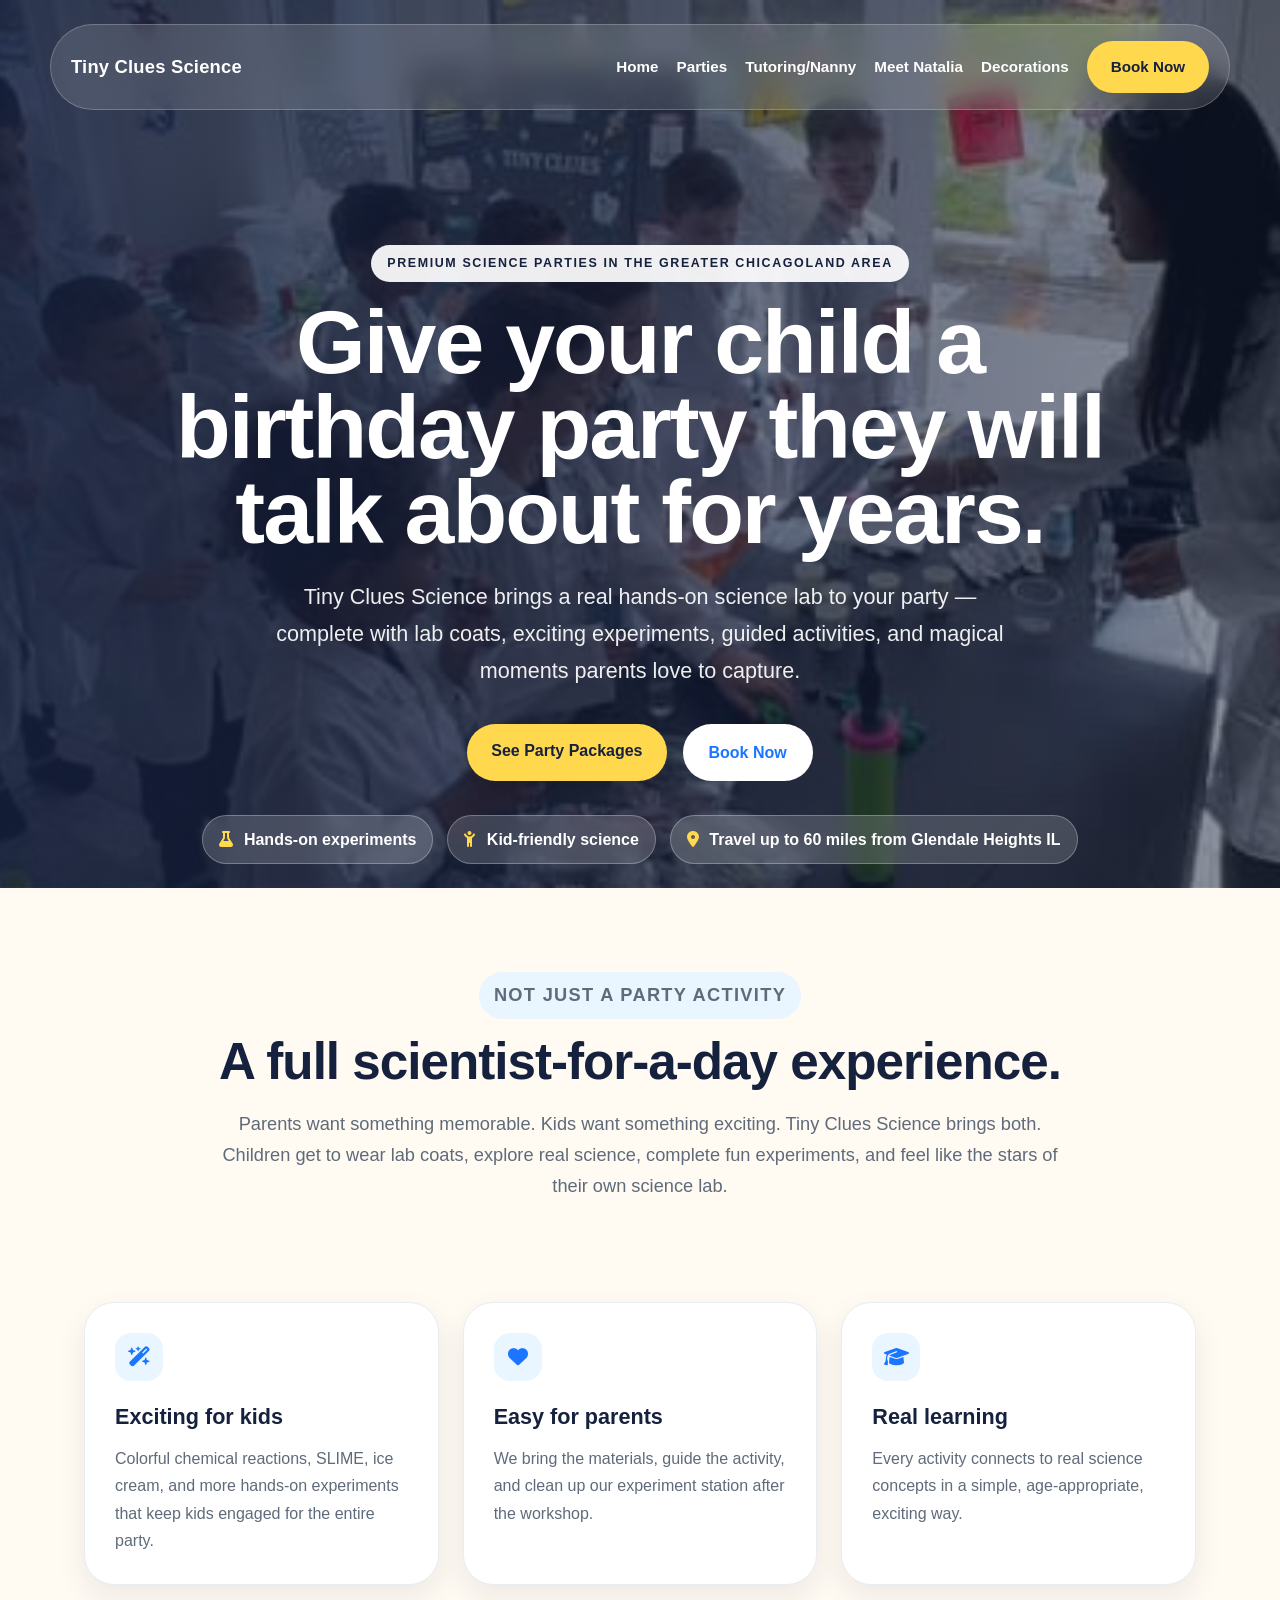
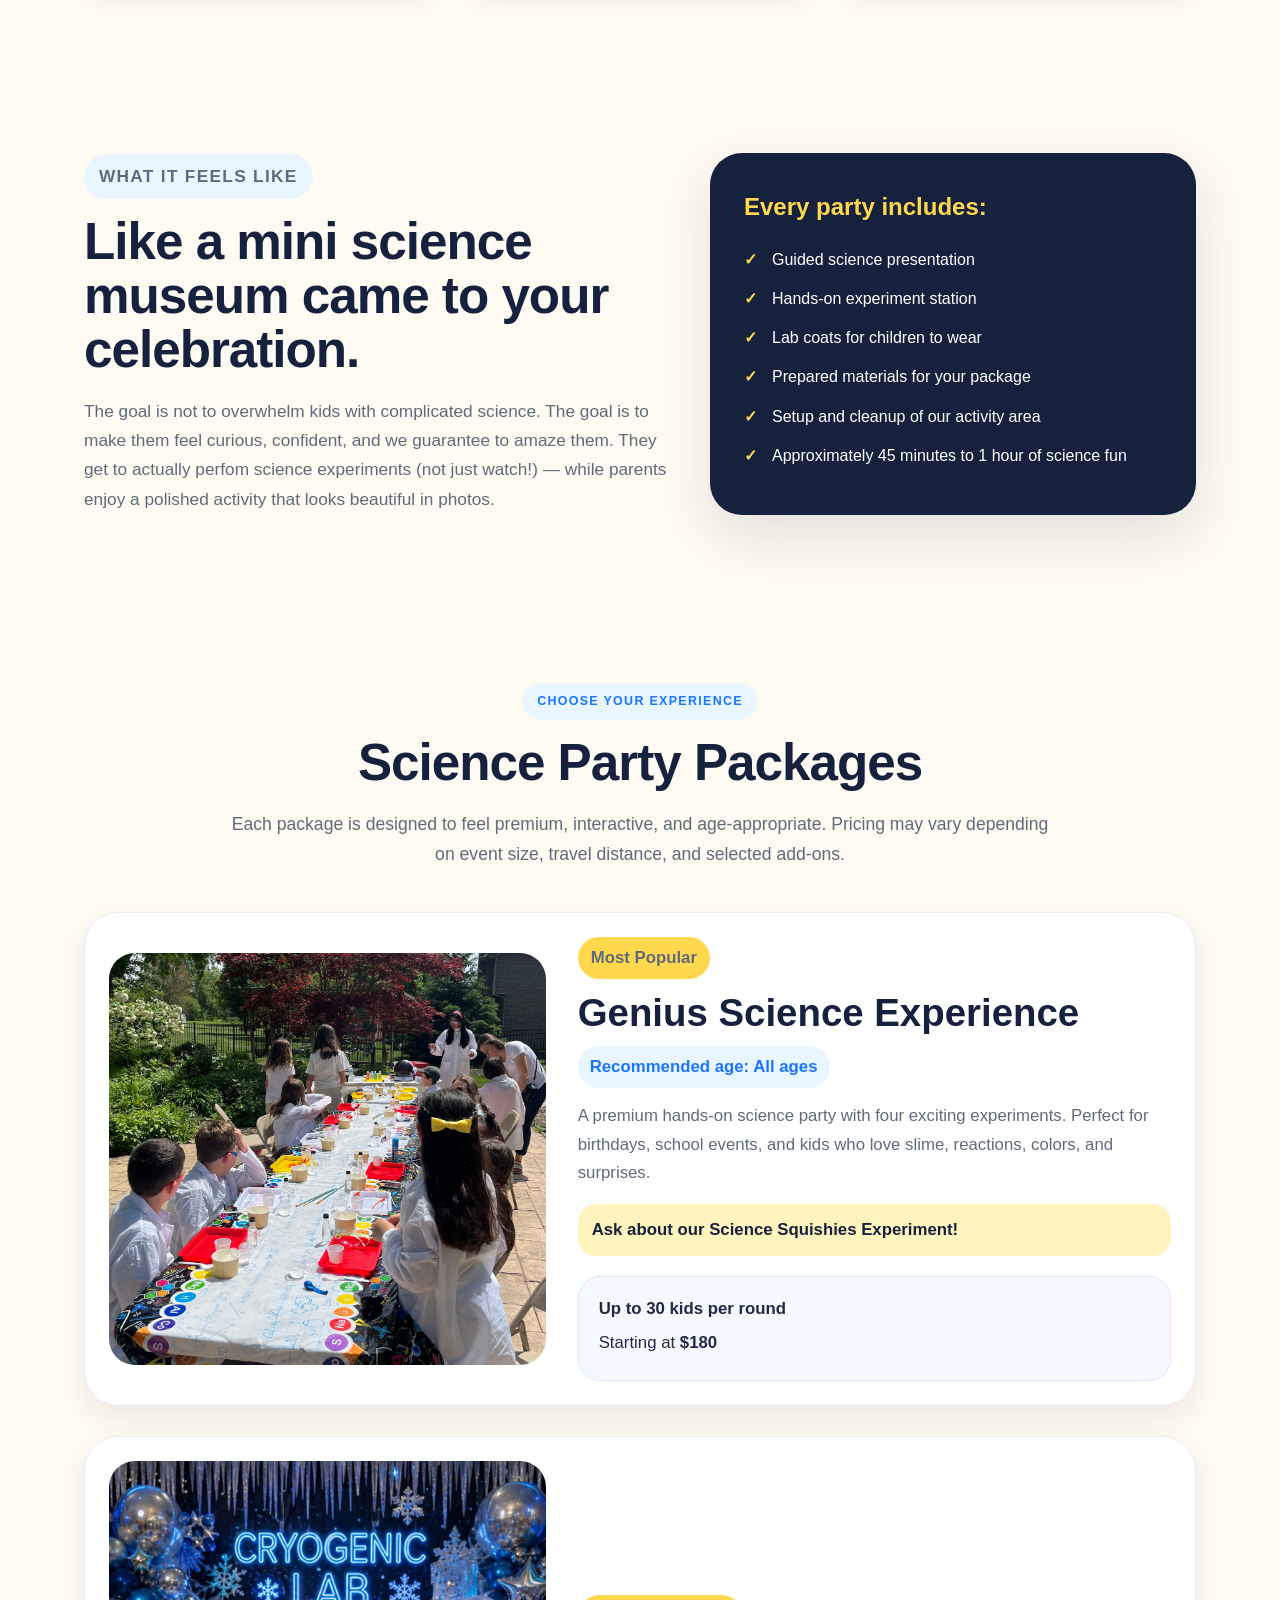
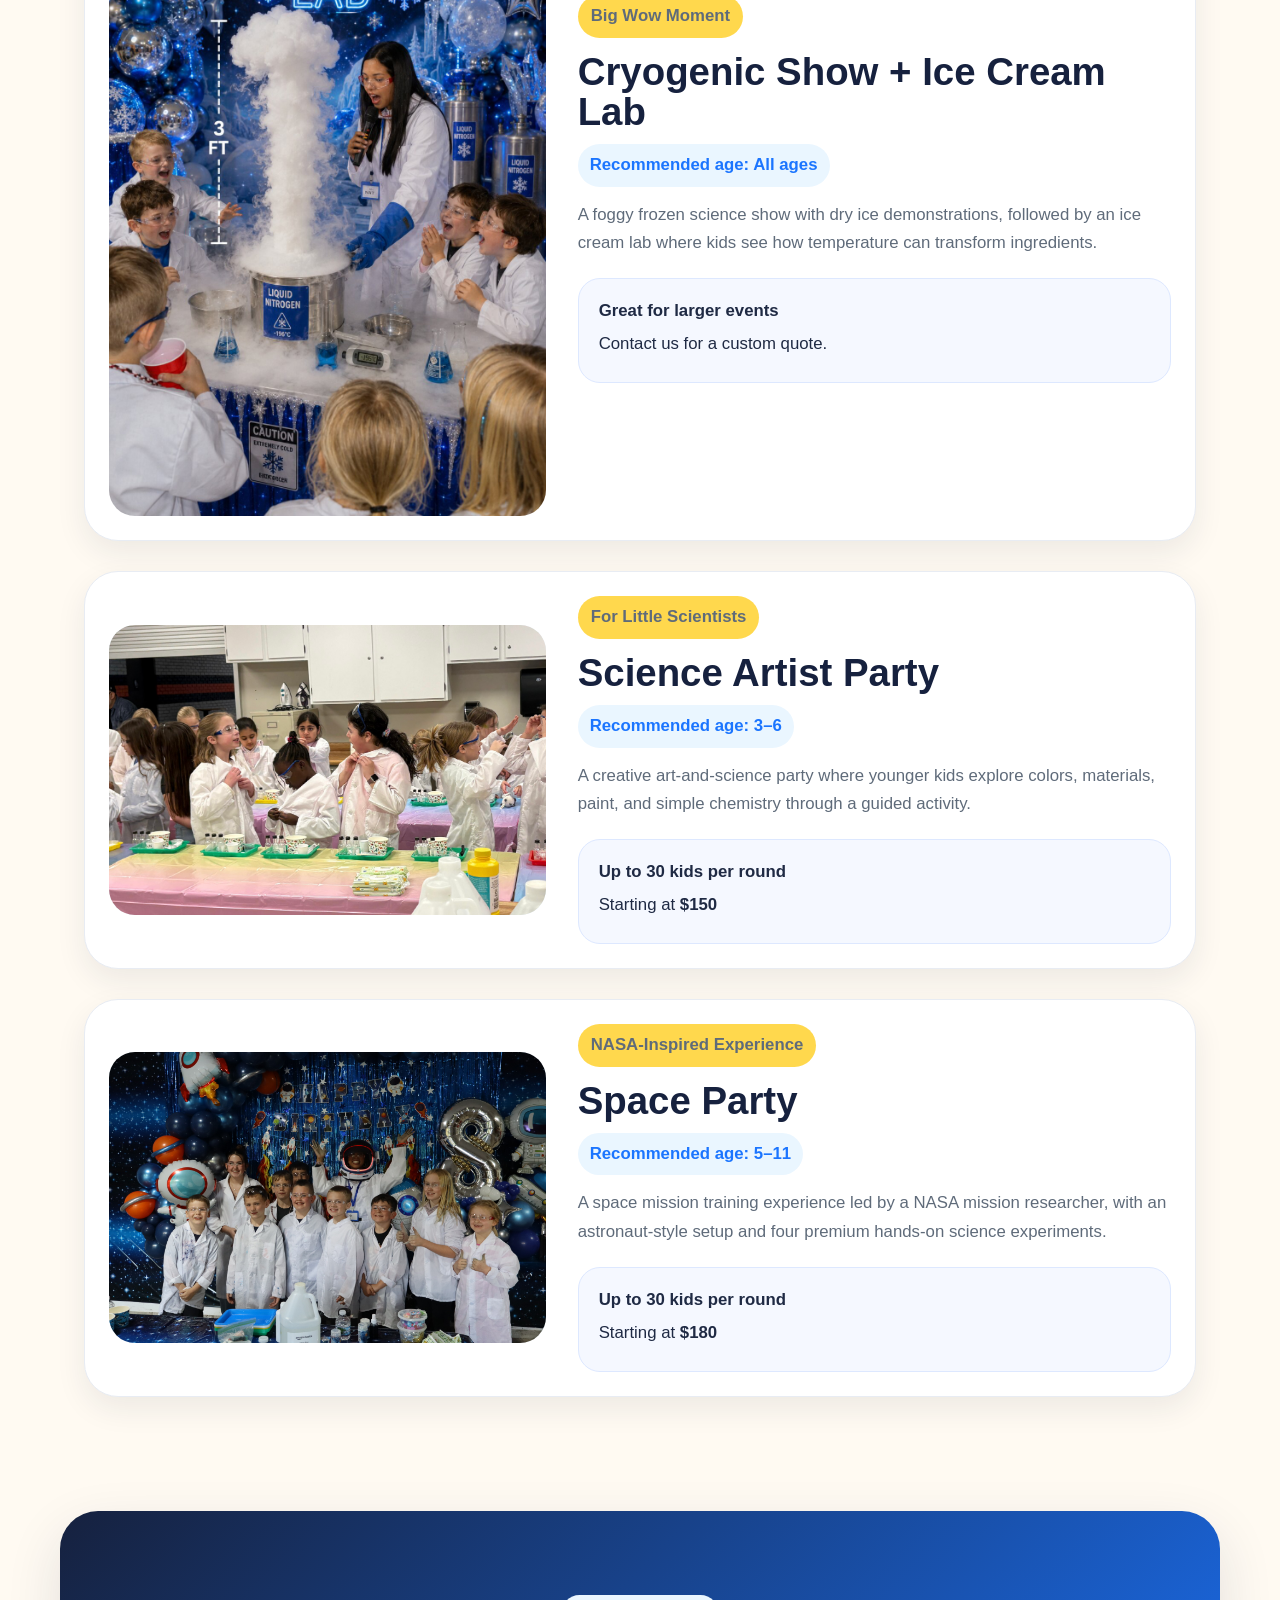
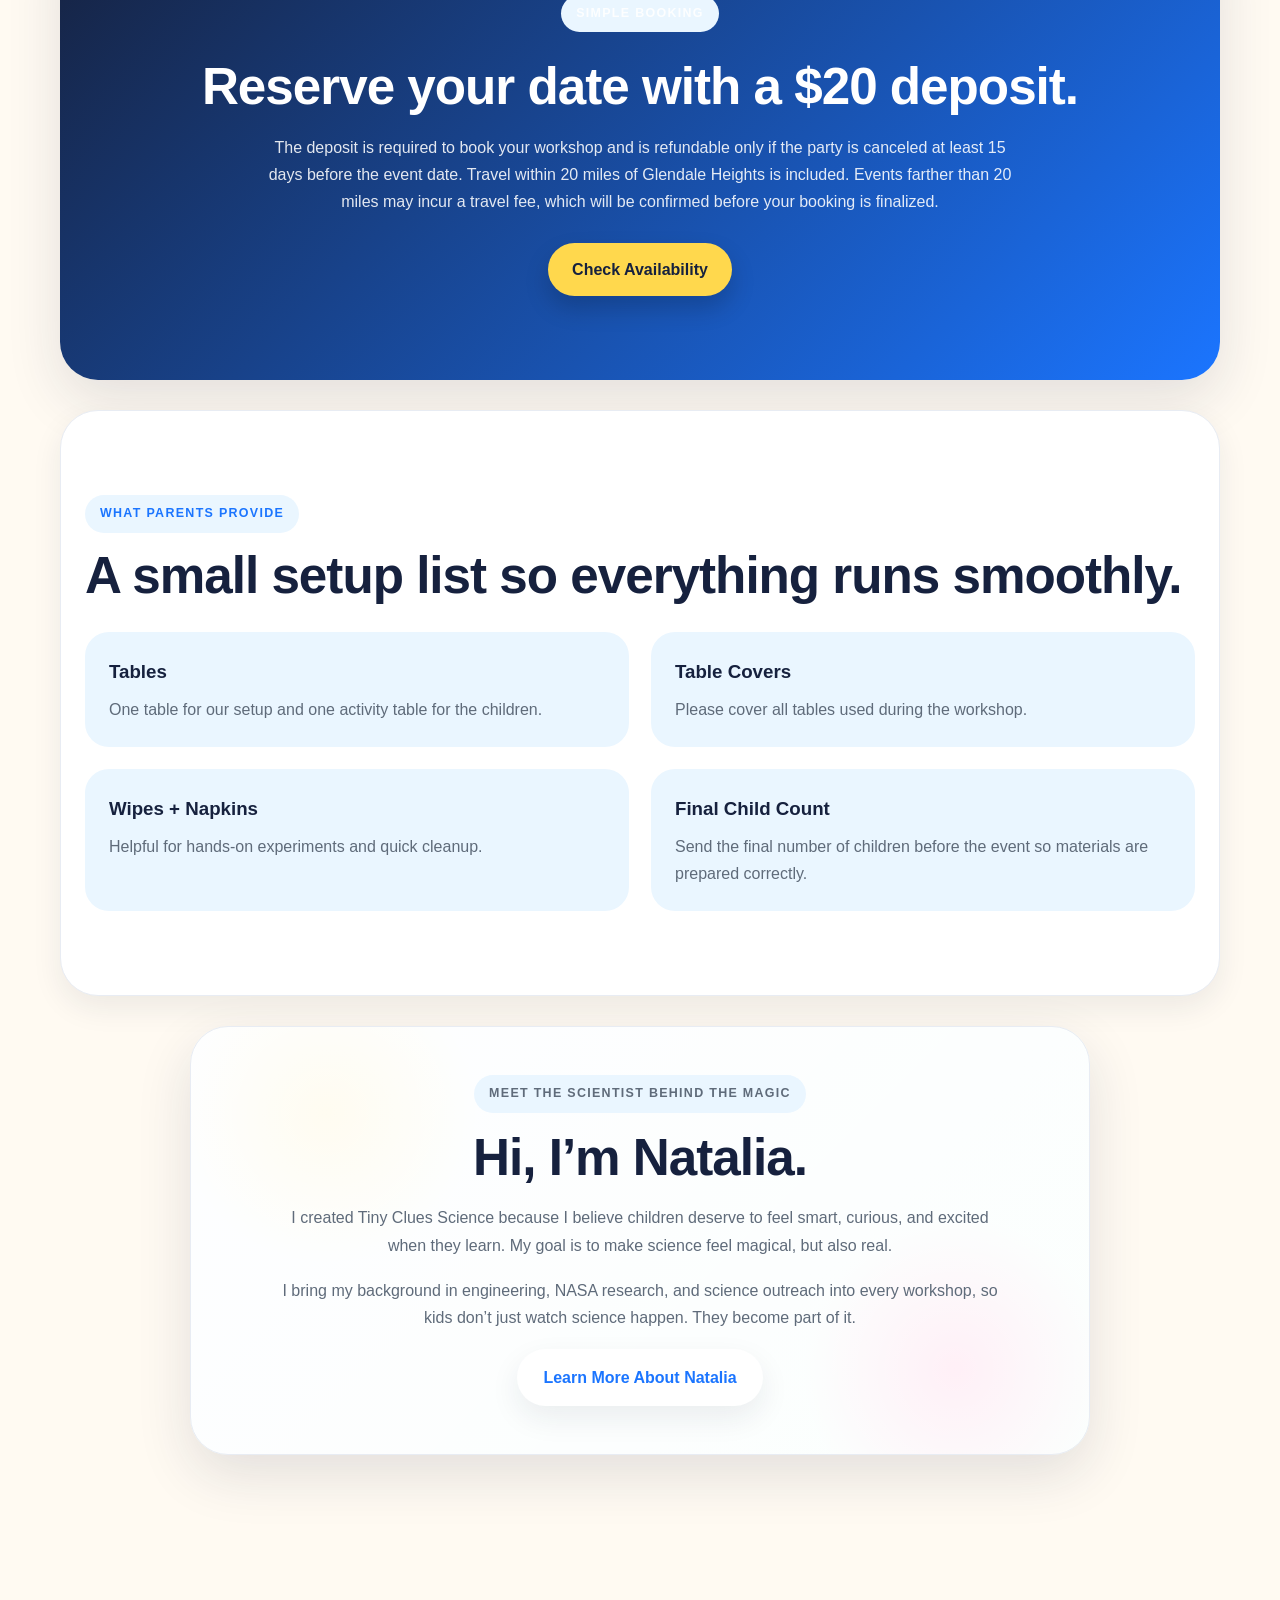
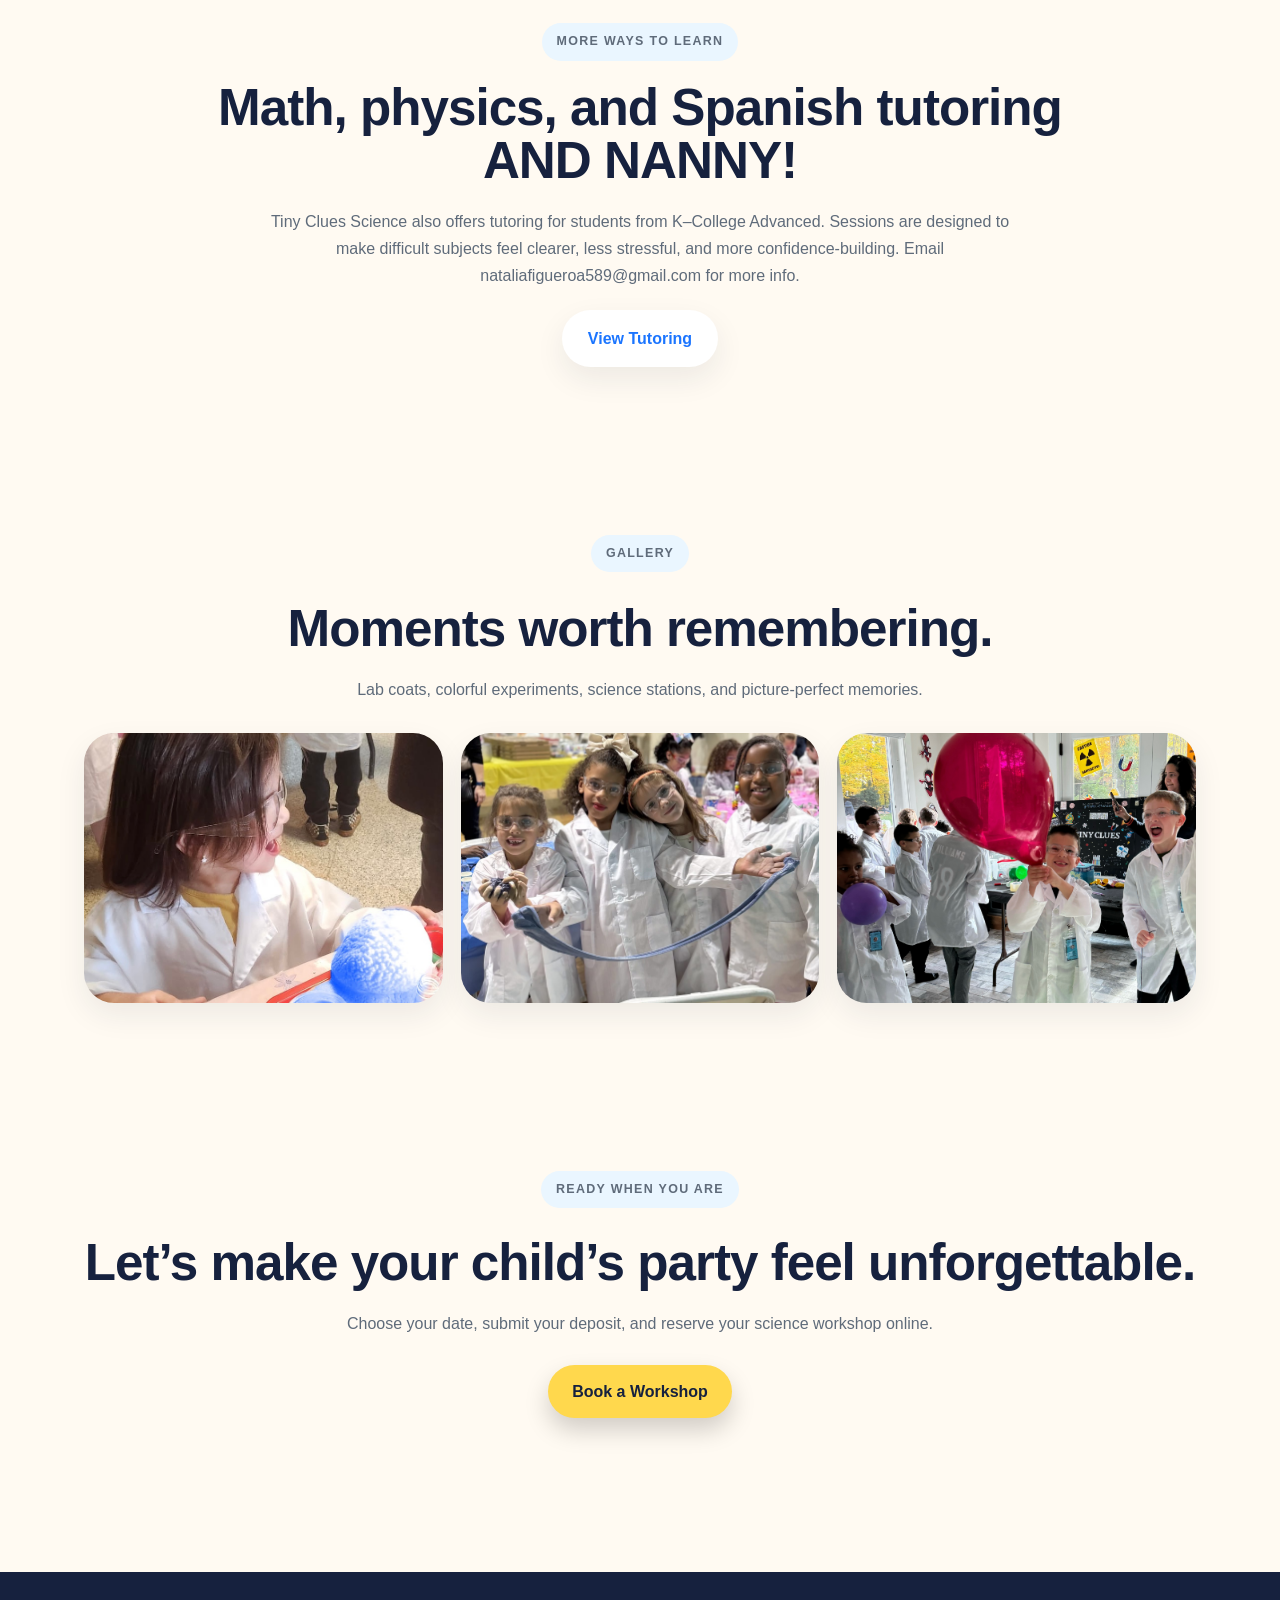
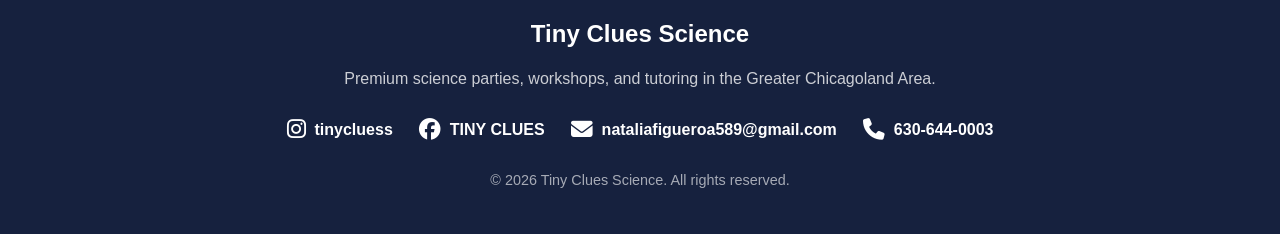
==== index.html @ 136bfc17 "Enhance location detail in hero-trust section Updated location description to include 'from Glendale" ====
<!DOCTYPE html>
<html lang="en">
<head>
  <meta charset="UTF-8" />
  <meta name="viewport" content="width=device-width, initial-scale=1.0" />

  <title>Tiny Clues Science | Premium Science Parties & Tutoring</title>

  <link rel="stylesheet" href="style.css" />

  <!-- Font Awesome icons -->
  <link rel="stylesheet" href="https://cdnjs.cloudflare.com/ajax/libs/font-awesome/6.5.1/css/all.min.css">
</head>

<body>

  <header class="hero">
    <nav class="navbar">
      <div class="logo">Tiny Clues Science</div>

       <div class="nav-links">
        <a href="index.html">Home</a>
        <a href="#packages">Parties</a>
        <a href="tutoring.html">Tutoring/Nanny</a>
        <a href="meet.html">Meet Natalia</a>
        <a href="decorations.html">Decorations</a>
        <a href="https://app.squareup.com/appointments/book/xjw9w48rtjxkd0/LCRSP2EHGCQAM/start" class="nav-button">Book Now</a>
      </div>
    </nav>

    <section class="hero-content">
      <p class="eyebrow">Premium science parties in the Greater Chicagoland Area</p>

      <h1>Give your child a birthday party they will talk about for years.</h1>

      <p class="hero-text">
        Tiny Clues Science brings a real hands-on science lab to your party — complete with lab coats,
        exciting experiments, guided activities, and magical moments parents love to capture.
      </p>

      <div class="hero-buttons">
        <a href="#packages" class="main-button">See Party Packages</a>
        <a
          href="https://app.squareup.com/appointments/book/xjw9w48rtjxkd0/LCRSP2EHGCQAM/start"
          target="_top"
          rel="nofollow"
          class="secondary-button"
        >
          Book Now
        </a>
      </div>

      <div class="hero-trust">
        <span><i class="fa-solid fa-flask"></i> Hands-on experiments</span>
        <span><i class="fa-solid fa-child-reaching"></i> Kid-friendly science</span>
        <span><i class="fa-solid fa-location-dot"></i> Travel up to 60 miles from Glendale Heights IL</span>
      </div>
    </section>
  </header>

  <main>

    <section class="section intro">
      <p class="section-tag">Not just a party activity</p>

      <h2>A full scientist-for-a-day experience.</h2>

      <p>
        Parents want something memorable. Kids want something exciting. Tiny Clues Science brings both.
        Children get to wear lab coats, explore real science, complete fun experiments, and feel like
        the stars of their own science lab.
      </p>
    </section>

    <section class="section feature-grid">
      <article class="feature-card">
        <i class="fa-solid fa-wand-magic-sparkles"></i>
        <h3>Exciting for kids</h3>
        <p>
          Colorful chemical reactions, SLIME, ice cream, and more hands-on experiments that keep kids engaged for the entire party.
        </p>
      </article>

      <article class="feature-card">
        <i class="fa-solid fa-heart"></i>
        <h3>Easy for parents</h3>
        <p>
          We bring the materials, guide the activity, and clean up our experiment station after the workshop.
        </p>
      </article>

      <article class="feature-card">
        <i class="fa-solid fa-graduation-cap"></i>
        <h3>Real learning</h3>
        <p>
          Every activity connects to real science concepts in a simple, age-appropriate, exciting way.
        </p>
      </article>
    </section>

    <section class="section experience-section">
      <div class="experience-text">
        <p class="section-tag">What it feels like</p>
        <h2>Like a mini science museum came to your celebration.</h2>

        <p>
          The goal is not to overwhelm kids with complicated science. The goal is to make them feel curious,
          confident, and we guarantee to amaze them. They get to actually perfom science experiments (not just watch!) — while parents enjoy
          a polished activity that looks beautiful in photos.
        </p>
      </div>

      <div class="experience-card">
        <h3>Every party includes:</h3>
        <ul>
          <li>Guided science presentation</li>
          <li>Hands-on experiment station</li>
          <li>Lab coats for children to wear</li>
          <li>Prepared materials for your package</li>
          <li>Setup and cleanup of our activity area</li>
          <li>Approximately 45 minutes to 1 hour of science fun</li>
        </ul>
      </div>
    </section>

    <section id="packages" class="section packages">
      <p class="section-tag">Choose your experience</p>

      <h2>Science Party Packages</h2>

      <p class="package-intro">
        Each package is designed to feel premium, interactive, and age-appropriate.
        Pricing may vary depending on event size, travel distance, and selected add-ons.
      </p>

      <div class="package-list">

        <article class="package-row">
          <div class="package-image">
            <img src="science-party.jpg" alt="Kids science party setup">
          </div>

          <div class="package-text">
            <p class="package-label">Most Popular</p>
            <h3>Genius Science Experience</h3>
            <p class="age-text">Recommended age: All ages</p>

            <p>
              A premium hands-on science party with four exciting experiments. Perfect for birthdays,
              school events, and kids who love slime, reactions, colors, and surprises.
            </p>

            <p class="highlight-text">Ask about our Science Squishies Experiment!</p>

            <div class="pricing-box">
              <p><strong>Up to 30 kids per round</strong></p>
              <p>Starting at <strong>$180</strong></p>
            </div>
          </div>
        </article>

        <article class="package-row">
          <div class="package-image">
            <img src="cryo.jpg" alt="Dry ice cryogenic science show">
          </div>

          <div class="package-text">
            <p class="package-label">Big Wow Moment</p>
            <h3>Cryogenic Show + Ice Cream Lab</h3>
            <p class="age-text">Recommended age: All ages</p>

            <p>
              A foggy frozen science show with dry ice demonstrations, followed by an ice cream lab
              where kids see how temperature can transform ingredients.
            </p>

            <div class="pricing-box">
              <p><strong>Great for larger events</strong></p>
              <p>Contact us for a custom quote.</p>
            </div>
          </div>
        </article>

        <article class="package-row">
          <div class="package-image">
            <img src="labcoats.JPG" alt="Children wearing lab coats">
          </div>

          <div class="package-text">
            <p class="package-label">For Little Scientists</p>
            <h3>Science Artist Party</h3>
            <p class="age-text">Recommended age: 3–6</p>

            <p>
              A creative art-and-science party where younger kids explore colors, materials,
              paint, and simple chemistry through a guided activity.
            </p>

            <div class="pricing-box">
              <p><strong>Up to 30 kids per round</strong></p>
              <p>Starting at <strong>$150</strong></p>
            </div>
          </div>
        </article>

        <article class="package-row">
          <div class="package-image space-image">
            <img src="space-partyy.JPG" alt="Space themed science party">
          </div>

          <div class="package-text">
            <p class="package-label">NASA-Inspired Experience</p>
            <h3>Space Party</h3>
            <p class="age-text">Recommended age: 5–11</p>

            <p>
              A space mission training experience led by a NASA mission researcher, with an
              astronaut-style setup and four premium hands-on science experiments.
            </p>

            <div class="pricing-box">
              <p><strong>Up to 30 kids per round</strong></p>
              <p>Starting at <strong>$180</strong></p>
            </div>
          </div>
        </article>

      </div>
    </section>

    <section class="section booking-strip">
      <p class="section-tag">Simple booking</p>
      <h2>Reserve your date with a $20 deposit.</h2>
      <p>
        The deposit is required to book your workshop and is refundable only if the party is canceled
        at least 15 days before the event date. Travel within 20 miles of Glendale Heights is included. Events farther than 20 miles may incur a travel fee, which will be confirmed before your booking is finalized.
      </p>

      <a
        href="https://app.squareup.com/appointments/book/xjw9w48rtjxkd0/LCRSP2EHGCQAM/start"
        target="_top"
        rel="nofollow"
        class="main-button"
      >
        Check Availability
      </a>
    </section>

    <section class="section parent-section">
      <p class="section-tag">What parents provide</p>

      <h2>A small setup list so everything runs smoothly.</h2>

      <div class="parent-list">
        <div>
          <h3>Tables</h3>
          <p>One table for our setup and one activity table for the children.</p>
        </div>

        <div>
          <h3>Table Covers</h3>
          <p>Please cover all tables used during the workshop.</p>
        </div>

        <div>
          <h3>Wipes + Napkins</h3>
          <p>Helpful for hands-on experiments and quick cleanup.</p>
        </div>

        <div>
          <h3>Final Child Count</h3>
          <p>Send the final number of children before the event so materials are prepared correctly.</p>
        </div>
      </div>
    </section>

    <section class="section natalia-section">
      <div class="natalia-card">
        <p class="section-tag">Meet the scientist behind the magic</p>

        <h2>Hi, I’m Natalia.</h2>

        <p>
          I created Tiny Clues Science because I believe children deserve to feel smart, curious,
          and excited when they learn. My goal is to make science feel magical, but also real.
        </p>

        <p>
          I bring my background in engineering, NASA research, and science outreach into every workshop,
          so kids don’t just watch science happen. They become part of it.
        </p>

        <a href="meet.html" class="secondary-button">Learn More About Natalia</a>
      </div>
    </section>

    <section class="section tutoring-preview">
      <p class="section-tag">More ways to learn</p>

      <h2>Math, physics, and Spanish tutoring AND NANNY!</h2>

      <p>
        Tiny Clues Science also offers tutoring for students from K–College Advanced.
        Sessions are designed to make difficult subjects feel clearer, less stressful,
        and more confidence-building. Email nataliafigueroa589@gmail.com for more info.
      </p>

      <a href="tutoring.html" class="secondary-button">View Tutoring</a>
    </section>

    <section class="section gallery-preview">
      <p class="section-tag">Gallery</p>

      <h2>Moments worth remembering.</h2>

      <p>
        Lab coats, colorful experiments, science stations, and picture-perfect memories.
      </p>

      <div class="gallery-grid">
        <img src="volcano.jpg" alt="Volcano experiment">
        <img src="slime.JPG" alt="Slime experiment">
        <img src="jack-balloon.jpg" alt="Balloon experiment">
      </div>
    </section>

    <section class="section contact-cta">
      <p class="section-tag">Ready when you are</p>

      <h2>Let’s make your child’s party feel unforgettable.</h2>

      <p>
        Choose your date, submit your deposit, and reserve your science workshop online.
      </p>

      <a
        href="https://app.squareup.com/appointments/book/xjw9w48rtjxkd0/LCRSP2EHGCQAM/start"
        target="_top"
        rel="nofollow"
        class="main-button"
      >
        Book a Workshop
      </a>
    </section>

  </main>

  <footer class="site-footer">
    <h3>Tiny Clues Science</h3>

    <p class="footer-tagline">
      Premium science parties, workshops, and tutoring in the Greater Chicagoland Area.
    </p>

    <div class="footer-socials">
      <a href="https://www.instagram.com/tinycluess/" target="_blank" rel="noopener noreferrer">
        <i class="fa-brands fa-instagram"></i>
        tinycluess
      </a>

      <a href="https://www.facebook.com/people/Tiny-clues/61579325926513/" target="_blank" rel="noopener noreferrer">
        <i class="fa-brands fa-facebook"></i>
        TINY CLUES
      </a>

      <a href="mailto:nataliafigueroa589@gmail.com">
        <i class="fa-solid fa-envelope"></i>
        nataliafigueroa589@gmail.com
      </a>

      <a href="tel:6306440003">
        <i class="fa-solid fa-phone"></i>
        630-644-0003
      </a>
    </div>

    <p class="footer-copy">
      © 2026 Tiny Clues Science. All rights reserved.
    </p>
  </footer>

</body>
</html>
---- style.css ----
:root {
  --navy: #16213e;
  --blue: #1b75ff;
  --sky: #eaf6ff;
  --yellow: #ffd84d;
  --pink: #ff78b7;
  --purple: #6c3bff;
  --mint: #dffcf0;
  --cream: #fffaf2;
  --white: #ffffff;
  --text: #1f2a44;
  --muted: #5f6b7a;
  --border: #e8ecf3;
  --shadow: 0 20px 55px rgba(22, 33, 62, 0.12);
  --soft-shadow: 0 12px 30px rgba(22, 33, 62, 0.08);
}

* {
  box-sizing: border-box;
  margin: 0;
  padding: 0;
}

html {
  scroll-behavior: smooth;
}

body {
  font-family: Arial, Helvetica, sans-serif;
  color: var(--text);
  background: var(--cream);
  line-height: 1.7;
}

a {
  color: inherit;
}

/* HERO + NAV */

.hero {
  min-height: 96vh;
  padding: 24px;
  color: white;
  background:
    linear-gradient(90deg, rgba(22, 33, 62, 0.86), rgba(22, 33, 62, 0.48)),
    url("background.jpg");
  background-size: cover;
  background-position: center;
}

.small-hero {
  padding: 24px 24px 90px;
  color: white;
  background:
    radial-gradient(circle at 15% 20%, rgba(255, 216, 77, 0.9), transparent 18%),
    radial-gradient(circle at 85% 25%, rgba(255, 120, 183, 0.8), transparent 20%),
    linear-gradient(135deg, #16213e, #1b75ff);
}

.navbar {
  max-width: 1180px;
  margin: 0 auto;
  padding: 16px 20px;
  background: rgba(255, 255, 255, 0.13);
  backdrop-filter: blur(14px);
  border: 1px solid rgba(255, 255, 255, 0.22);
  border-radius: 999px;
  display: flex;
  justify-content: space-between;
  align-items: center;
}

.logo {
  font-weight: 900;
  font-size: 1.15rem;
  letter-spacing: 0.2px;
}

.nav-links {
  display: flex;
  align-items: center;
  gap: 18px;
}

.nav-links a {
  color: white;
  text-decoration: none;
  font-weight: 800;
  font-size: 0.95rem;
}

.nav-links a:hover {
  color: var(--yellow);
}

.hero-content {
  max-width: 980px;
  margin: 135px auto 0;
  text-align: center;
}

.page-hero-content {
  max-width: 860px;
  margin: 85px auto 0;
  text-align: center;
}

.eyebrow {
  display: inline-block;
  margin-bottom: 18px;
  padding: 8px 16px;
  border-radius: 999px;
  background: rgba(255, 255, 255, 0.92);
  color: #16213e;
  text-transform: uppercase;
  letter-spacing: 1.6px;
  font-size: 0.78rem;
  font-weight: 900;
}

h1 {
  font-size: clamp(3rem, 7vw, 6.4rem);
  line-height: 0.95;
  margin-bottom: 24px;
  letter-spacing: -2px;
}

.page-hero-content h1 {
  font-size: clamp(2.6rem, 6vw, 5rem);
}

.hero-text,
.page-hero-content p {
  max-width: 760px;
  margin: 0 auto 34px;
  font-size: clamp(1.08rem, 2vw, 1.35rem);
  color: rgba(255, 255, 255, 0.92);
}

.hero-buttons,
.booking-buttons {
  display: flex;
  gap: 16px;
  justify-content: center;
  flex-wrap: wrap;
}

.main-button,
.nav-button {
  display: inline-block;
  background: var(--yellow);
  color: var(--navy) !important;
  padding: 13px 24px;
  border-radius: 999px;
  text-decoration: none;
  font-weight: 900;
  box-shadow: 0 12px 24px rgba(0, 0, 0, 0.18);
  transition: 0.25s ease;
}

.secondary-button {
  display: inline-block;
  background: var(--white);
  color: var(--blue) !important;
  padding: 13px 24px;
  border-radius: 999px;
  text-decoration: none;
  font-weight: 900;
  border: 2px solid transparent;
  box-shadow: var(--soft-shadow);
  transition: 0.25s ease;
}

.secondary-button.dark {
  background: var(--navy);
  color: white !important;
}

.main-button:hover,
.secondary-button:hover,
.nav-button:hover {
  transform: translateY(-3px);
}

.hero-trust {
  margin-top: 34px;
  display: flex;
  justify-content: center;
  flex-wrap: wrap;
  gap: 14px;
}

.hero-trust span {
  background: rgba(255, 255, 255, 0.16);
  border: 1px solid rgba(255, 255, 255, 0.28);
  backdrop-filter: blur(12px);
  padding: 10px 16px;
  border-radius: 999px;
  font-weight: 800;
}

.hero-trust i {
  color: var(--yellow);
  margin-right: 6px;
}

/* GENERAL SECTIONS */

.section {
  max-width: 1160px;
  margin: 0 auto;
  padding: 84px 24px;
}

.section-tag {
  display: inline-block;
  background: var(--sky);
  color: var(--blue);
  padding: 8px 15px;
  border-radius: 999px;
  font-size: 0.78rem;
  font-weight: 900;
  text-transform: uppercase;
  letter-spacing: 1.3px;
  margin-bottom: 16px;
}

.section h2 {
  font-size: clamp(2rem, 4vw, 3.5rem);
  line-height: 1.05;
  margin-bottom: 20px;
  color: var(--navy);
  letter-spacing: -1px;
}

.intro {
  max-width: 900px;
  text-align: center;
}

.intro p {
  font-size: 1.14rem;
  color: var(--muted);
}

/* FEATURE CARDS */

.feature-grid {
  display: grid;
  grid-template-columns: repeat(3, 1fr);
  gap: 24px;
  padding-top: 16px;
}

.feature-card,
.included-card,
.step-card,
.date-card {
  background: white;
  border-radius: 30px;
  padding: 30px;
  box-shadow: var(--soft-shadow);
  border: 1px solid var(--border);
  transition: 0.25s ease;
}

.feature-card:hover,
.included-card:hover,
.step-card:hover,
.date-card:hover,
.package-row:hover {
  transform: translateY(-4px);
  box-shadow: var(--shadow);
}

.feature-card i {
  width: 48px;
  height: 48px;
  background: var(--sky);
  color: var(--blue);
  border-radius: 16px;
  display: inline-flex;
  justify-content: center;
  align-items: center;
  font-size: 1.25rem;
  margin-bottom: 18px;
}

.feature-card h3,
.included-card h3,
.step-card h3,
.date-card h3 {
  font-size: 1.35rem;
  color: var(--navy);
  margin-bottom: 10px;
}

.feature-card p,
.included-card p,
.step-card p,
.date-card p {
  color: var(--muted);
}

/* EXPERIENCE SECTION */

.experience-section {
  display: grid;
  grid-template-columns: 1.1fr 0.9fr;
  gap: 32px;
  align-items: center;
}

.experience-text p {
  color: var(--muted);
  font-size: 1.08rem;
}

.experience-card {
  background: var(--navy);
  color: white;
  padding: 34px;
  border-radius: 32px;
  box-shadow: var(--shadow);
}

.experience-card h3 {
  font-size: 1.5rem;
  margin-bottom: 18px;
  color: var(--yellow);
}

.experience-card ul {
  list-style: none;
}

.experience-card li {
  margin-bottom: 12px;
  padding-left: 28px;
  position: relative;
}

.experience-card li::before {
  content: "✓";
  position: absolute;
  left: 0;
  color: var(--yellow);
  font-weight: 900;
}

/* PACKAGES */

.packages {
  text-align: center;
}

.package-intro {
  max-width: 820px;
  margin: 0 auto 42px;
  font-size: 1.1rem;
  color: var(--muted);
}

.package-list {
  display: grid;
  gap: 30px;
  text-align: left;
}

.package-row {
  display: grid;
  grid-template-columns: 0.92fr 1.25fr;
  gap: 32px;
  align-items: center;
  background: white;
  border-radius: 34px;
  padding: 24px;
  border: 1px solid var(--border);
  box-shadow: var(--soft-shadow);
  transition: 0.25s ease;
}

.package-image {
  min-height: 290px;
  border-radius: 26px;
  overflow: hidden;
  background: var(--sky);
}

.package-image img {
  width: 100%;
  height: 100%;
  min-height: 290px;
  object-fit: cover;
  display: block;
}

.package-label,
.date-status {
  display: inline-block;
  background: var(--yellow);
  color: var(--navy);
  padding: 7px 13px;
  border-radius: 999px;
  font-size: 0.82rem;
  font-weight: 900;
  margin-bottom: 14px;
}

.package-text h3 {
  color: var(--navy);
  font-size: clamp(1.8rem, 3vw, 2.45rem);
  line-height: 1.05;
  margin-bottom: 12px;
}

.package-text p {
  font-size: 1.05rem;
  color: var(--muted);
}

.age-text {
  display: inline-block;
  margin-bottom: 14px;
  color: var(--blue) !important;
  font-weight: 900;
  background: var(--sky);
  padding: 7px 12px;
  border-radius: 999px;
}

.highlight-text {
  margin-top: 16px;
  font-weight: 900;
  color: var(--navy) !important;
  background: #fff4bd;
  padding: 12px 14px;
  border-radius: 18px;
}

.pricing-box {
  margin-top: 20px;
  padding: 18px 20px;
  background: #f5f8ff;
  border: 1px solid #dde8ff;
  border-radius: 22px;
}

.pricing-box p {
  margin-bottom: 5px;
  color: var(--text);
}

.deposit-note {
  max-width: 780px;
  margin: 18px auto 35px;
  padding: 16px 22px;
  background: #fff4bd;
  border-radius: 18px;
  font-weight: 800;
  color: #5f4a00;
  text-align: center;
}

/* BOOKING STRIP */

.booking-strip {
  text-align: center;
  background: linear-gradient(135deg, var(--navy), var(--blue));
  color: white;
  border-radius: 38px;
  box-shadow: var(--shadow);
  margin-top: 30px;
  margin-bottom: 30px;
}

.booking-strip h2 {
  color: white;
}

.booking-strip p {
  max-width: 760px;
  margin: 0 auto 28px;
  color: rgba(255, 255, 255, 0.88);
}

/* INCLUDED */

.included-section {
  text-align: center;
}

.included-grid {
  display: grid;
  grid-template-columns: repeat(4, 1fr);
  gap: 22px;
  margin-top: 32px;
  text-align: left;
}

/* PARENT INFO */

.parent-section {
  background: white;
  border-radius: 38px;
  border: 1px solid var(--border);
  box-shadow: var(--soft-shadow);
}

.parent-list {
  display: grid;
  grid-template-columns: repeat(2, 1fr);
  gap: 22px;
  margin-top: 30px;
}

.parent-list div {
  background: var(--sky);
  padding: 24px;
  border-radius: 24px;
}

.parent-list h3 {
  color: var(--navy);
  margin-bottom: 8px;
}

.parent-list p {
  color: var(--muted);
}

/* NATALIA SECTION */

.natalia-section {
  padding-top: 30px;
}

.natalia-card {
  background:
    linear-gradient(135deg, rgba(255, 255, 255, 0.93), rgba(255, 255, 255, 0.88)),
    radial-gradient(circle at 15% 20%, var(--yellow), transparent 18%),
    radial-gradient(circle at 85% 80%, var(--pink), transparent 18%),
    linear-gradient(135deg, var(--sky), var(--mint));
  border: 1px solid var(--border);
  border-radius: 38px;
  box-shadow: var(--shadow);
  padding: 48px;
  max-width: 900px;
  margin: 0 auto;
  text-align: center;
}

.natalia-card p {
  max-width: 720px;
  margin: 0 auto 18px;
  color: var(--muted);
}

/* TUTORING */

.tutoring-preview {
  text-align: center;
  max-width: 900px;
}

.tutoring-preview p {
  color: var(--muted);
  max-width: 760px;
  margin: 0 auto 20px;
}

/* GALLERY */

.gallery-preview {
  text-align: center;
}

.gallery-preview p {
  max-width: 700px;
  margin: 0 auto 30px;
  color: var(--muted);
}

.gallery-grid {
  display: grid;
  grid-template-columns: repeat(3, 1fr);
  gap: 18px;
}

.gallery-grid img,
.gallery-box {
  width: 100%;
  height: 270px;
  object-fit: cover;
  border-radius: 30px;
  box-shadow: var(--soft-shadow);
}

/* CTA */

.contact-cta,
.direct-booking {
  text-align: center;
}

.contact-cta p,
.direct-booking p {
  max-width: 700px;
  margin: 0 auto 28px;
  color: var(--muted);
}

/* MEET PAGE */

.meet-section {
  max-width: 1100px;
  margin: -70px auto 80px;
  padding: 42px;
  display: grid;
  grid-template-columns: 340px minmax(0, 1fr);
  gap: 45px;
  align-items: stretch;
  background: #ffffff;
  border-radius: 34px;
  box-shadow: var(--shadow);
}

.meet-photo,
.meet-photo-card {
  background: #ffffff;
  padding: 14px;
  border-radius: 26px;
  box-shadow: var(--soft-shadow);
  display: flex;
  align-items: stretch;
  justify-content: center;
  min-height: 430px;
  overflow: hidden;
}

.meet-photo img,
.meet-photo-card img {
  width: 100%;
  height: 100%;
  min-height: 430px;
  object-fit: cover;
  object-position: center;
  display: block;
  border-radius: 18px;
}

.meet-text {
  max-width: 680px;
}

.meet-text h2 {
  font-size: clamp(2rem, 4vw, 3.2rem);
  line-height: 1.05;
  color: var(--navy);
  margin-bottom: 20px;
}

.meet-text p {
  font-size: 1.08rem;
  line-height: 1.8;
  margin-bottom: 28px;
  color: var(--muted);
}

/* BOOKING PAGE */

.steps-grid,
.availability-grid {
  display: grid;
  grid-template-columns: repeat(3, 1fr);
  gap: 22px;
  margin-top: 30px;
}

.step-card span {
  display: inline-flex;
  width: 42px;
  height: 42px;
  border-radius: 50%;
  background: var(--yellow);
  color: var(--navy);
  align-items: center;
  justify-content: center;
  font-weight: 900;
  margin-bottom: 16px;
}

.date-status {
  background: #dcfce7;
  color: #166534;
}

.date-status.limited {
  background: #fef3c7;
  color: #92400e;
}

.details-card,
.payment-box {
  background: white;
  border-radius: 32px;
  padding: 30px;
  border: 1px solid var(--border);
  box-shadow: var(--soft-shadow);
}

.details-card ul {
  margin-left: 24px;
  font-size: 1.1rem;
}

.details-card li {
  margin-bottom: 10px;
}

.payment-box p {
  font-size: 1.1rem;
  margin-bottom: 14px;
}

.small-note {
  font-size: 0.9rem;
  color: #6b7280;
  margin-top: 18px !important;
}

/* DECORATIONS PAGE */

.decorations-page {
  max-width: 1100px;
  margin: 0 auto 80px;
  padding: 40px 24px;
}

.decorations-hero {
  text-align: center;
  background: #ffffff;
  border-radius: 34px;
  padding: 52px 35px;
  box-shadow: var(--soft-shadow);
  margin-bottom: 45px;
}

.decorations-hero h1 {
  font-size: clamp(2.2rem, 5vw, 4rem);
  color: var(--navy);
  line-height: 1.05;
  margin-bottom: 20px;
}

.decorations-hero p {
  max-width: 760px;
  margin: 0 auto;
  font-size: 1.08rem;
  line-height: 1.8;
  color: var(--muted);
}

.decorations-list {
  display: flex;
  flex-direction: column;
  gap: 28px;
}

.decoration-card {
  display: grid;
  grid-template-columns: minmax(0, 1fr) 300px;
  gap: 28px;
  align-items: center;
  background: #ffffff;
  border-radius: 30px;
  padding: 28px;
  box-shadow: var(--soft-shadow);
  border: 1px solid var(--border);
}

.decoration-text h2 {
  color: var(--navy);
  font-size: 1.8rem;
  margin-bottom: 12px;
}

.decoration-text p {
  font-size: 1.03rem;
  line-height: 1.7;
  margin-bottom: 14px;
  color: var(--muted);
}

.decoration-price {
  display: inline-block;
  font-weight: 900;
  color: var(--blue);
  background: var(--sky);
  padding: 10px 16px;
  border-radius: 999px;
}

.decoration-image {
  background: #ffffff;
  padding: 12px;
  border-radius: 24px;
  box-shadow: var(--soft-shadow);
}

.decoration-image img {
  width: 100%;
  height: 300px;
  object-fit: cover;
  object-position: center;
  display: block;
  border-radius: 18px;
}

/* SERVICE AREA */

.service-area {
  display: inline-block;
  margin-top: 28px;
  background: rgba(255, 255, 255, 0.92);
  color: var(--navy);
  padding: 12px 20px;
  border-radius: 999px;
  font-weight: 900;
  box-shadow: var(--soft-shadow);
}

.travel-note {
  font-size: 0.95rem;
  color: var(--blue);
}

/* FOOTER */

footer,
.site-footer {
  background: var(--navy);
  color: white;
  margin-top: 70px;
  padding: 42px 24px;
  text-align: center;
}

.site-footer h3 {
  color: white;
  font-size: 1.5rem;
  margin-bottom: 10px;
}

.footer-tagline {
  color: rgba(255, 255, 255, 0.78);
  margin-bottom: 24px;
}

.footer-socials {
  display: flex;
  justify-content: center;
  align-items: center;
  gap: 26px;
  flex-wrap: wrap;
}

.footer-socials a {
  color: white;
  text-decoration: none;
  font-weight: 800;
  font-size: 1rem;
  display: flex;
  align-items: center;
  gap: 9px;
  transition: 0.2s ease;
}

.footer-socials a:hover {
  color: var(--yellow);
  transform: translateY(-2px);
}

.footer-socials i {
  font-size: 1.35rem;
}

.footer-copy {
  margin-top: 24px;
  font-size: 0.9rem;
  color: rgba(255, 255, 255, 0.62);
}

/* RESPONSIVE */

@media (max-width: 900px) {
  .navbar {
    border-radius: 28px;
    flex-direction: column;
    gap: 18px;
  }

  .nav-links {
    flex-wrap: wrap;
    justify-content: center;
  }

  .hero-content {
    margin-top: 90px;
  }

  .feature-grid,
  .included-grid,
  .gallery-grid,
  .steps-grid,
  .availability-grid,
  .parent-list,
  .package-row,
  .meet-section,
  .experience-section,
  .decoration-card {
    grid-template-columns: 1fr;
  }

  .section {
    padding: 66px 20px;
  }

  .package-image,
  .package-image img {
    min-height: 230px;
  }

  .included-grid {
    text-align: center;
  }

  .natalia-card {
    padding: 34px 24px;
  }

  .meet-section {
    margin: -40px 20px 60px;
    padding: 28px;
  }

  .meet-photo,
  .meet-photo-card {
    max-width: 360px;
    min-height: 400px;
    margin: 0 auto;
  }

  .meet-photo img,
  .meet-photo-card img {
    min-height: 400px;
  }

  h1 {
    letter-spacing: -1px;
  }
}

@media (max-width: 560px) {
  .hero {
    min-height: auto;
    padding-bottom: 70px;
  }

  .hero-content {
    margin-top: 70px;
  }

  .nav-links {
    gap: 12px;
  }

  .nav-links a {
    font-size: 0.9rem;
  }

  .hero-buttons {
    flex-direction: column;
    align-items: center;
  }

  .main-button,
  .secondary-button,
  .nav-button {
    width: 100%;
    max-width: 280px;
    text-align: center;
  }

  .hero-trust {
    flex-direction: column;
    align-items: center;
  }

  .package-row {
    padding: 18px;
  }

  .gallery-grid img,
  .gallery-box {
    height: 220px;
  }
}
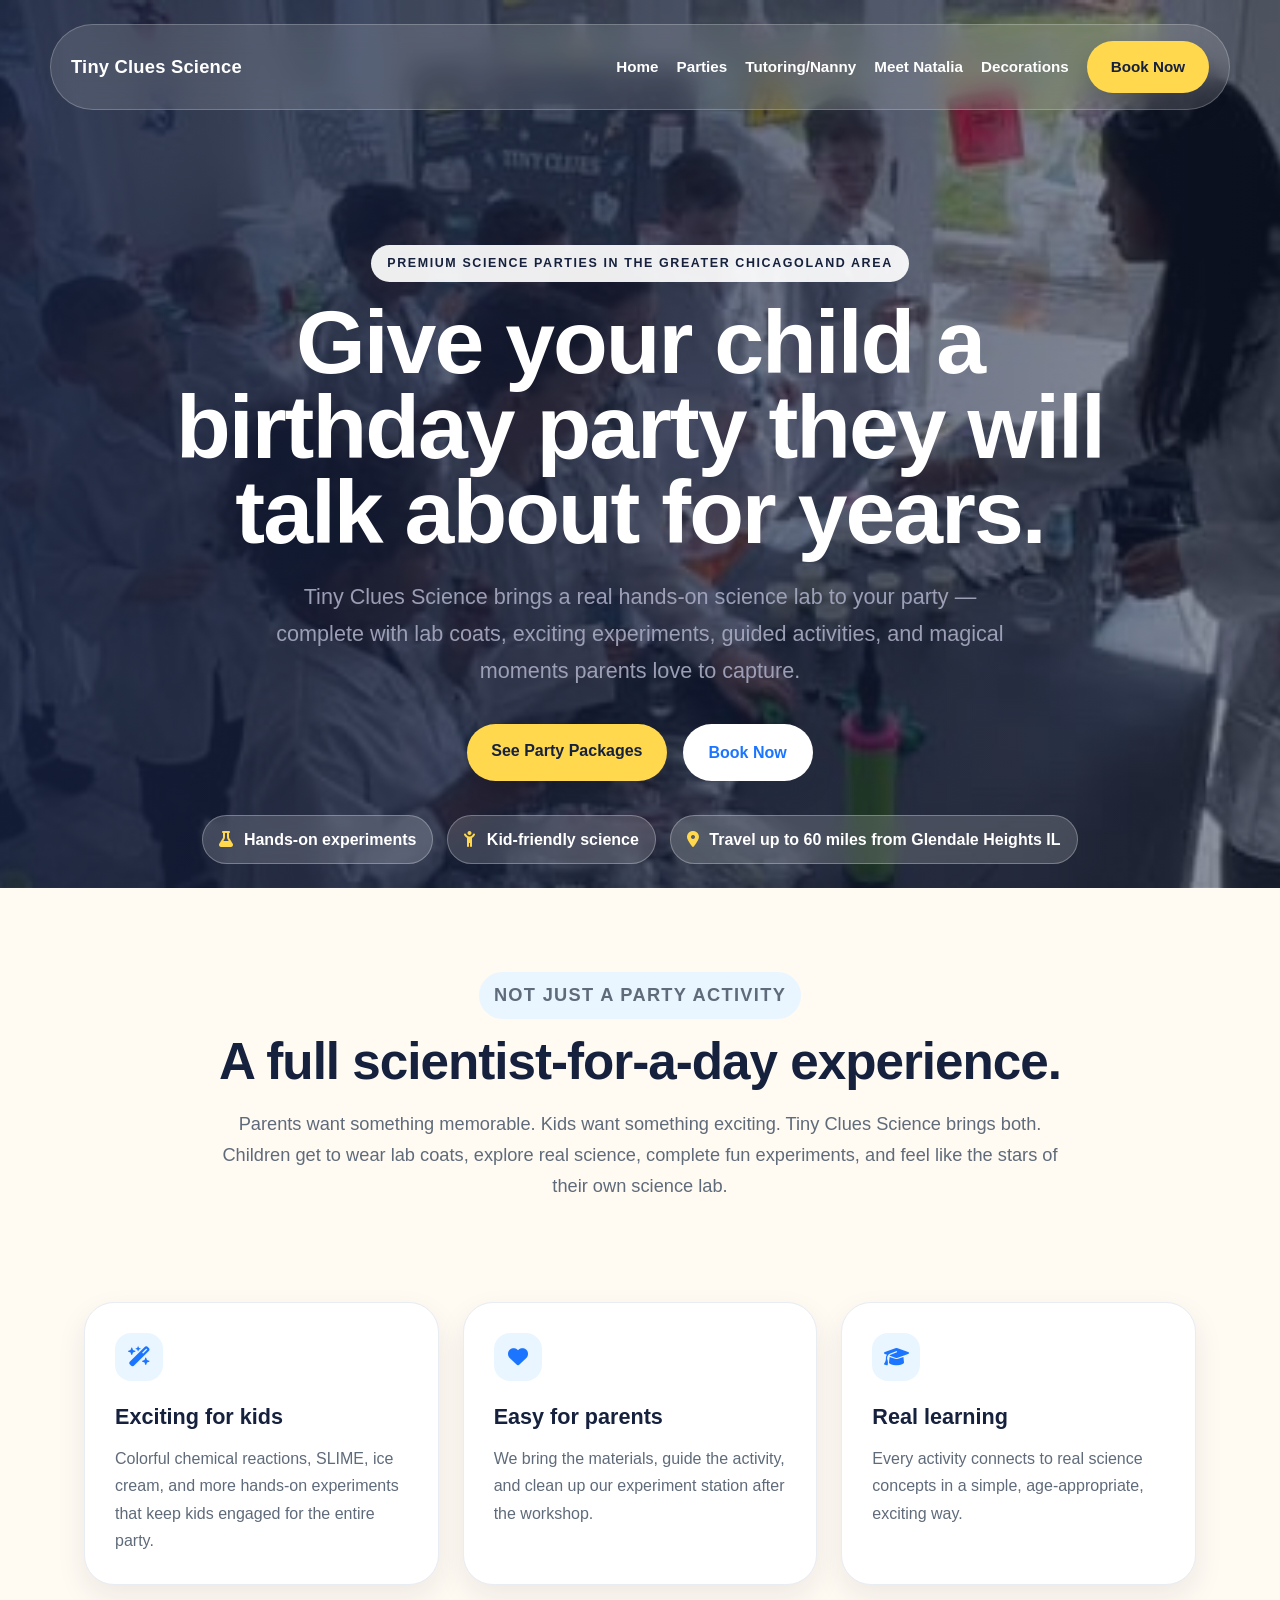
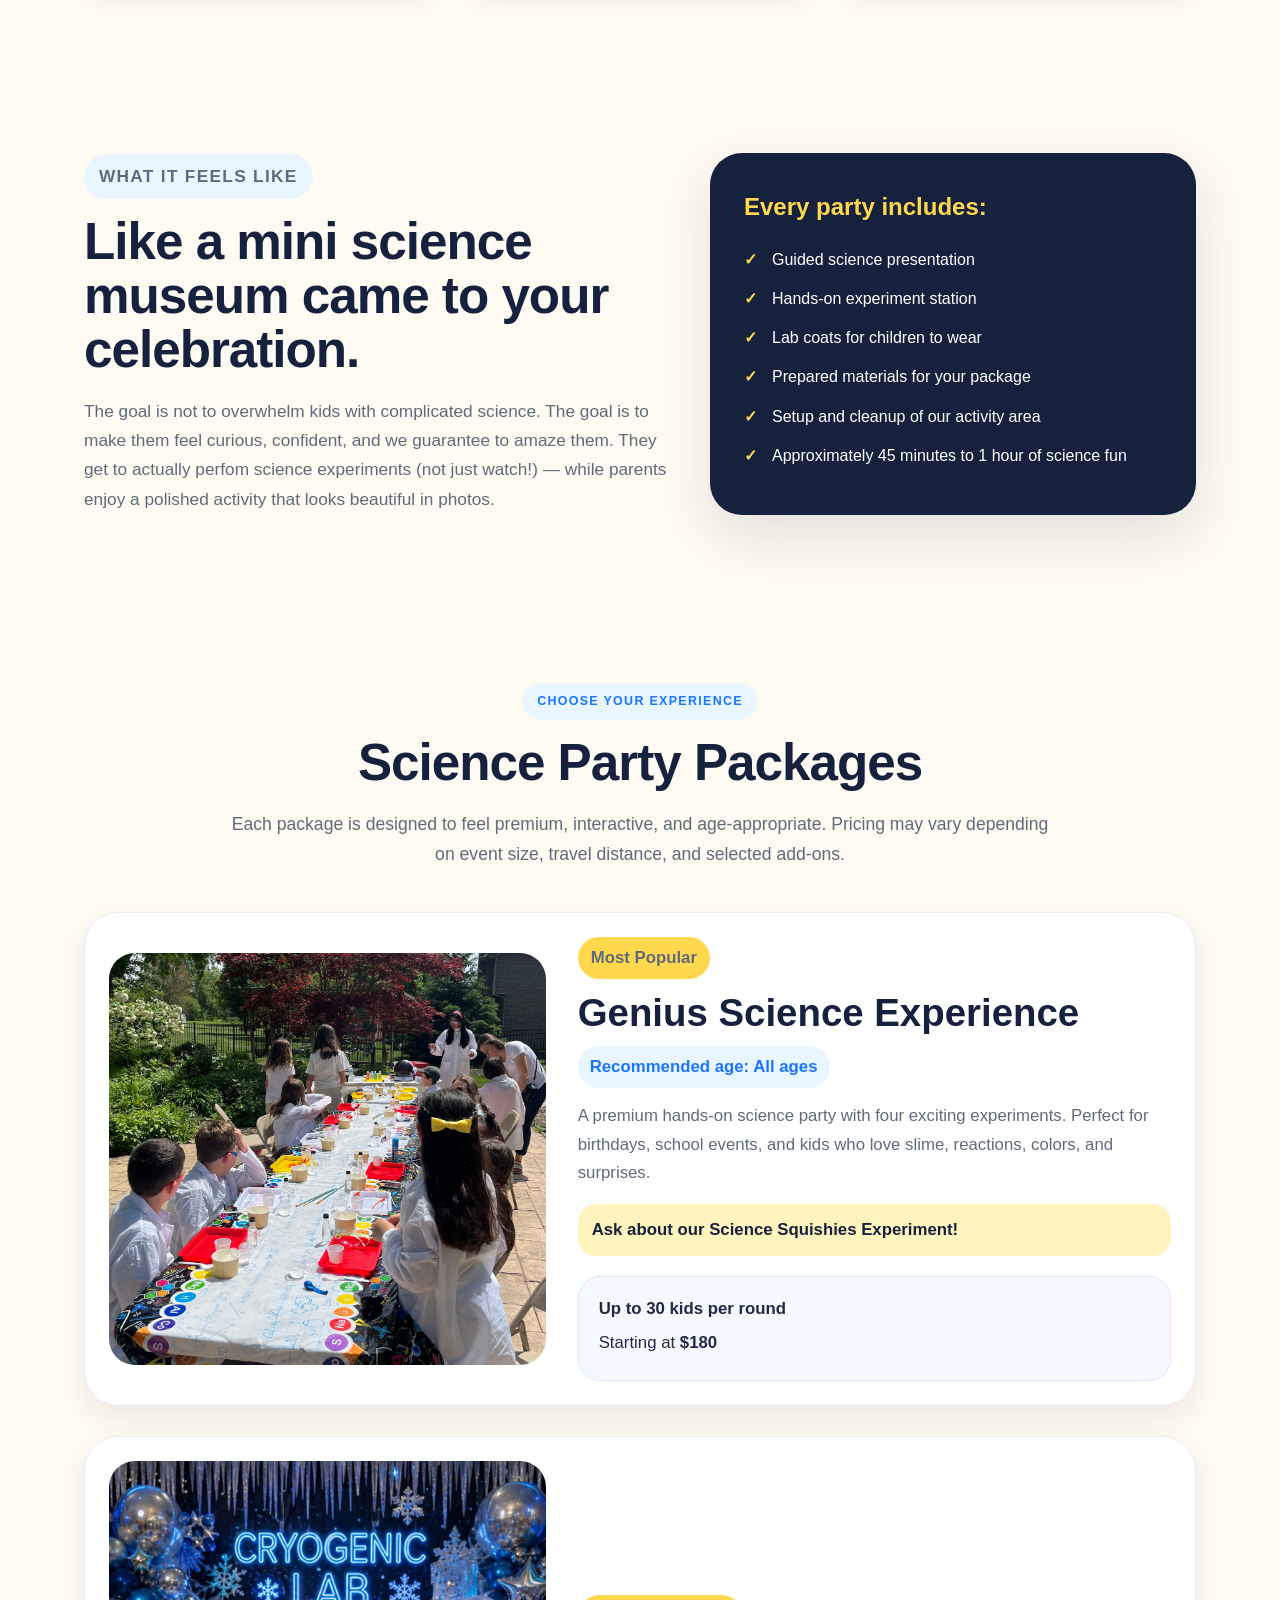
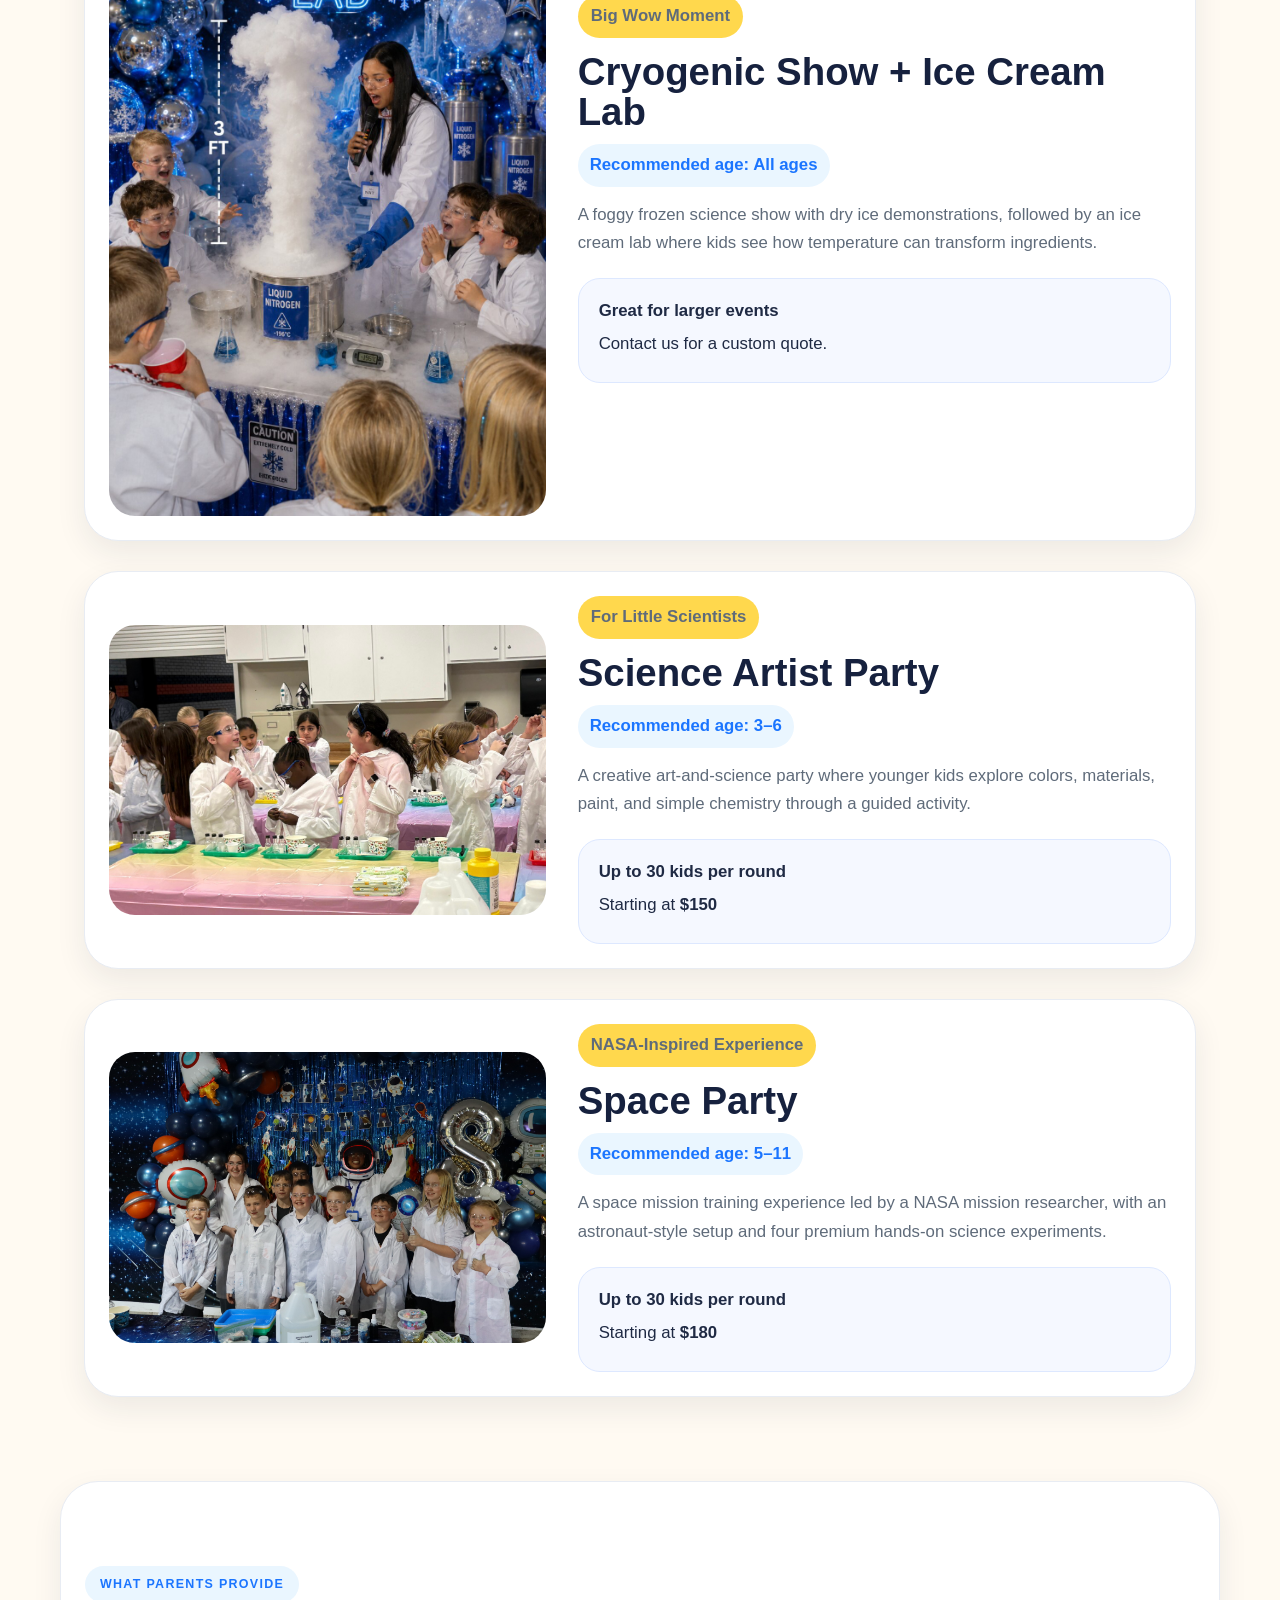
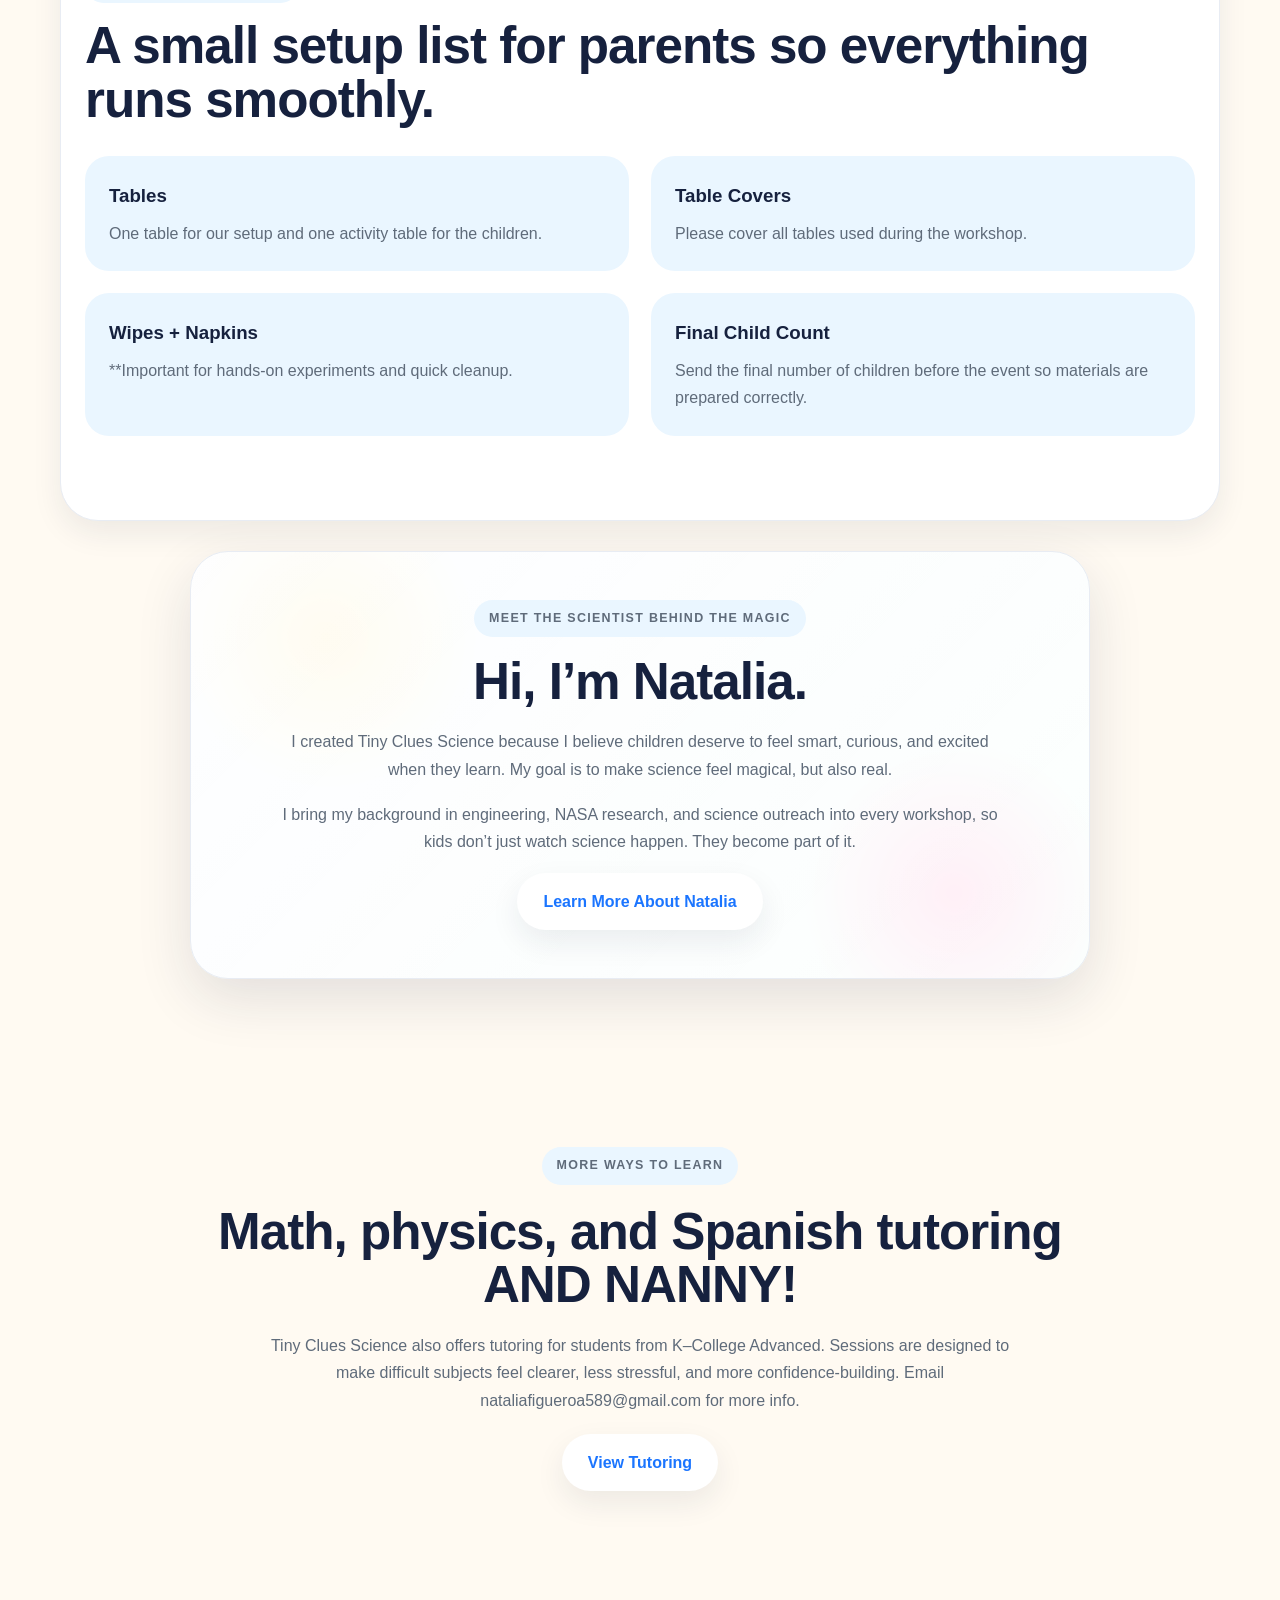
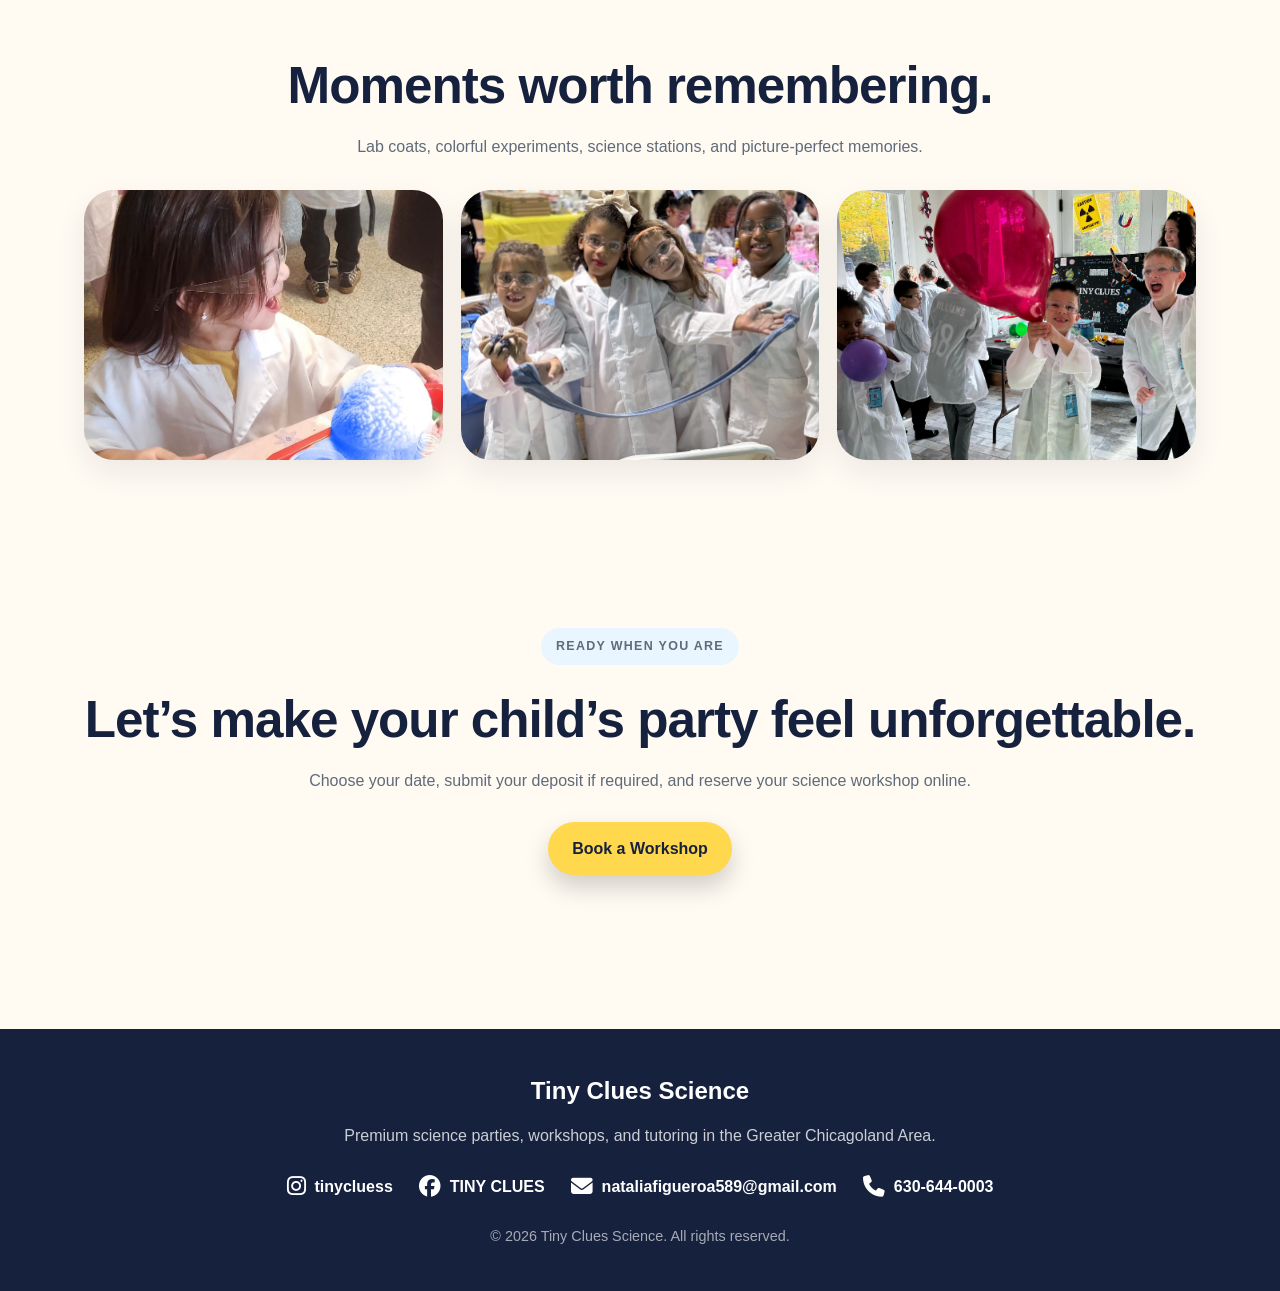
==== commit d20ae04b: "Cleaning up index" ====
--- a/index.html
+++ b/index.html
@@ -228,28 +228,14 @@
       </div>
     </section>
 
-    <section class="section booking-strip">
-      <p class="section-tag">Simple booking</p>
-      <h2>Reserve your date with a $20 deposit.</h2>
-      <p>
-        The deposit is required to book your workshop and is refundable only if the party is canceled
-        at least 15 days before the event date. Travel within 20 miles of Glendale Heights is included. Events farther than 20 miles may incur a travel fee, which will be confirmed before your booking is finalized.
-      </p>
-
-      <a
-        href="https://app.squareup.com/appointments/book/xjw9w48rtjxkd0/LCRSP2EHGCQAM/start"
-        target="_top"
-        rel="nofollow"
-        class="main-button"
-      >
-        Check Availability
-      </a>
-    </section>
+  
+
+  
 
     <section class="section parent-section">
       <p class="section-tag">What parents provide</p>
 
-      <h2>A small setup list so everything runs smoothly.</h2>
+      <h2>A small setup list for parents so everything runs smoothly.</h2>
 
       <div class="parent-list">
         <div>
@@ -264,7 +250,7 @@
 
         <div>
           <h3>Wipes + Napkins</h3>
-          <p>Helpful for hands-on experiments and quick cleanup.</p>
+          <p>**Important for hands-on experiments and quick cleanup.</p>
         </div>
 
         <div>
@@ -309,10 +295,7 @@
     </section>
 
     <section class="section gallery-preview">
-      <p class="section-tag">Gallery</p>
-
       <h2>Moments worth remembering.</h2>
-
       <p>
         Lab coats, colorful experiments, science stations, and picture-perfect memories.
       </p>
@@ -330,7 +313,7 @@
       <h2>Let’s make your child’s party feel unforgettable.</h2>
 
       <p>
-        Choose your date, submit your deposit, and reserve your science workshop online.
+        Choose your date, submit your deposit if required, and reserve your science workshop online.
       </p>
 
       <a
--- a/style.css
+++ b/style.css
@@ -135,7 +135,7 @@
   max-width: 760px;
   margin: 0 auto 34px;
   font-size: clamp(1.08rem, 2vw, 1.35rem);
-  color: rgba(255, 255, 255, 0.92);
+  color: rgba(166, 168, 192, 0.92);
 }
 
 .hero-buttons,
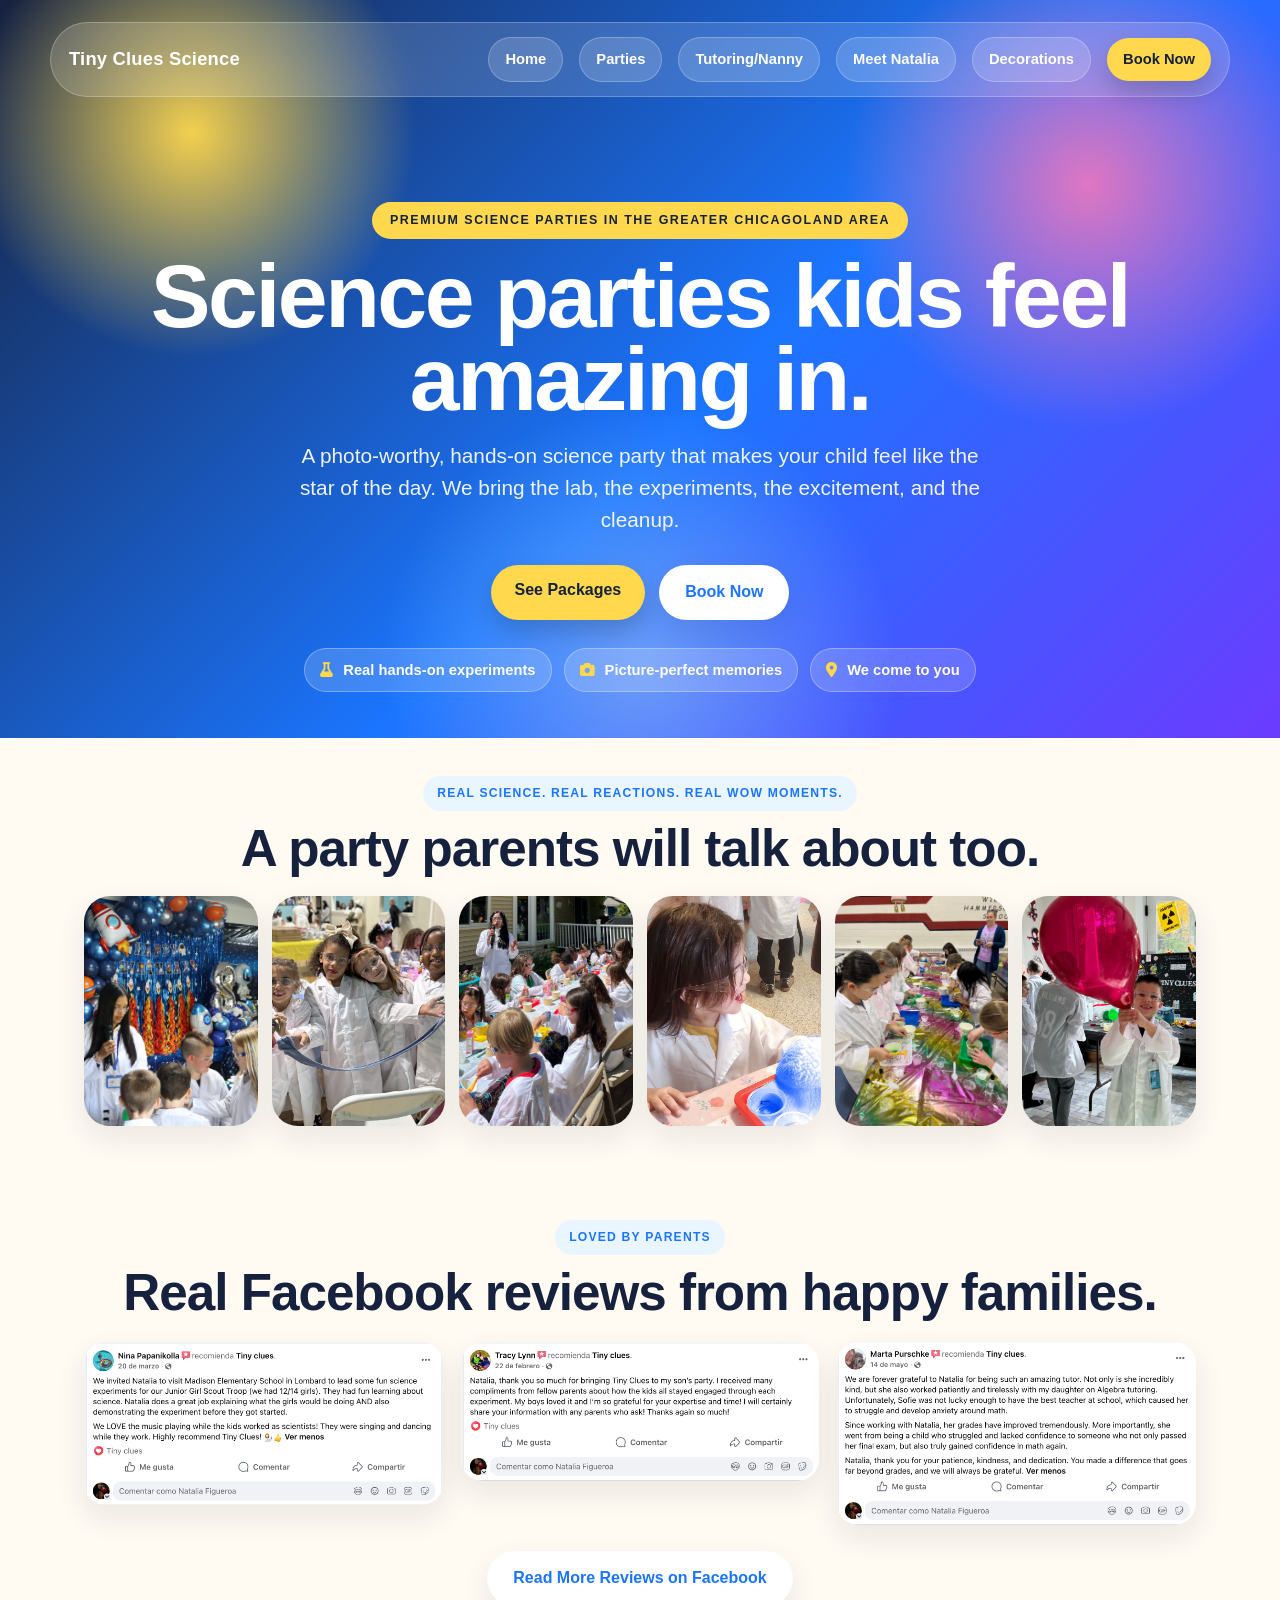
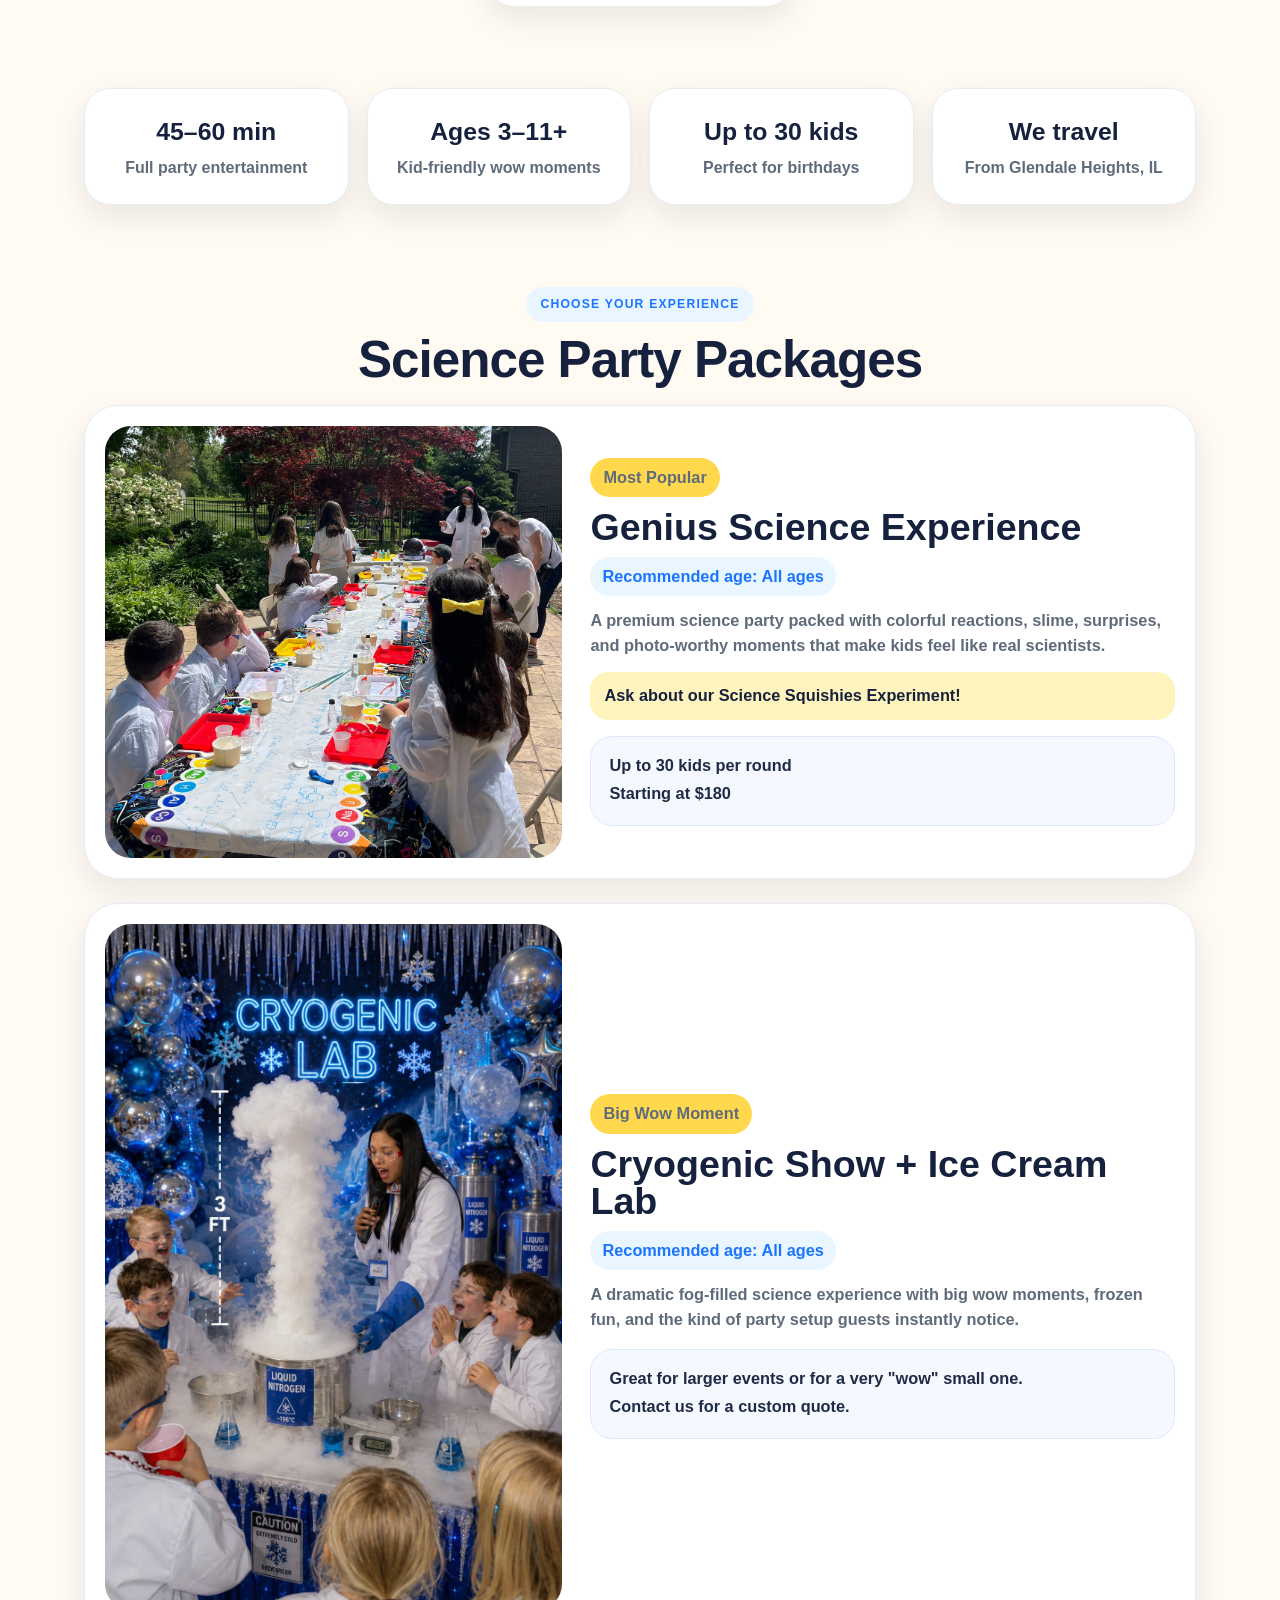
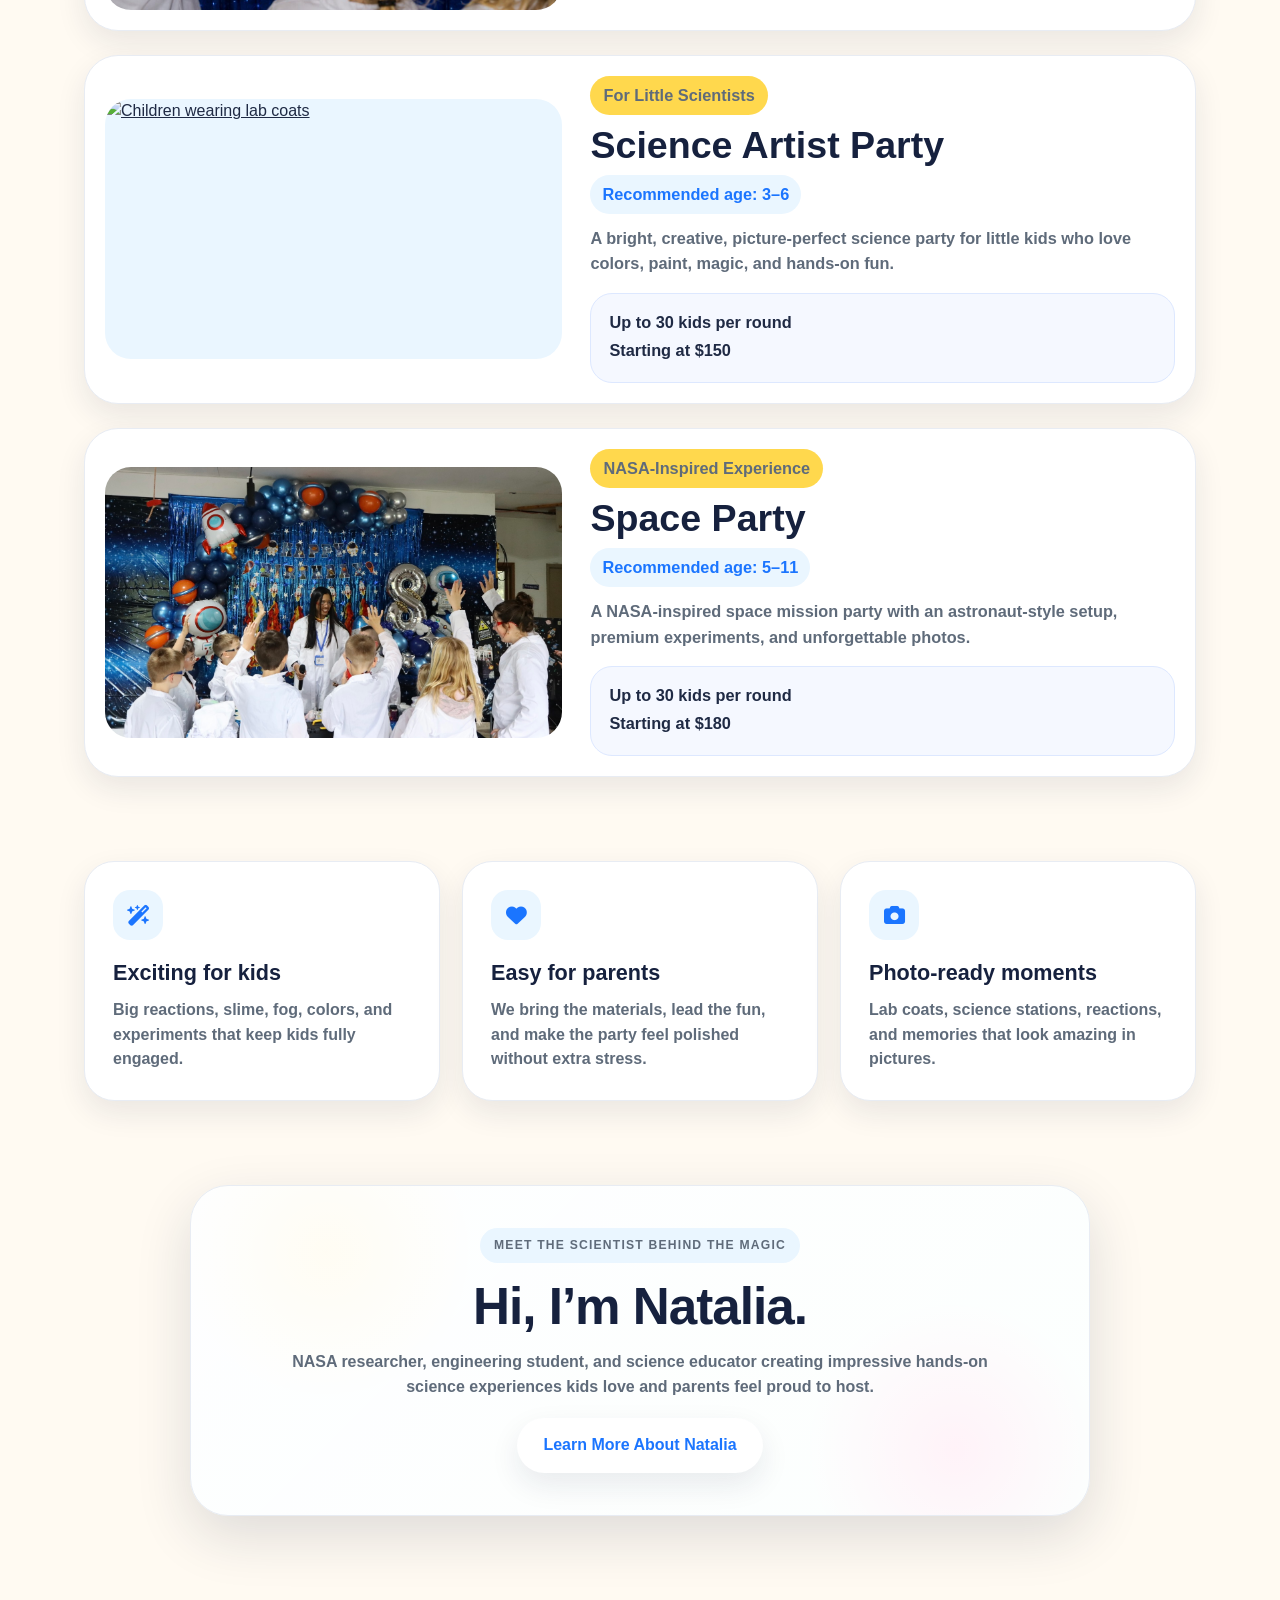
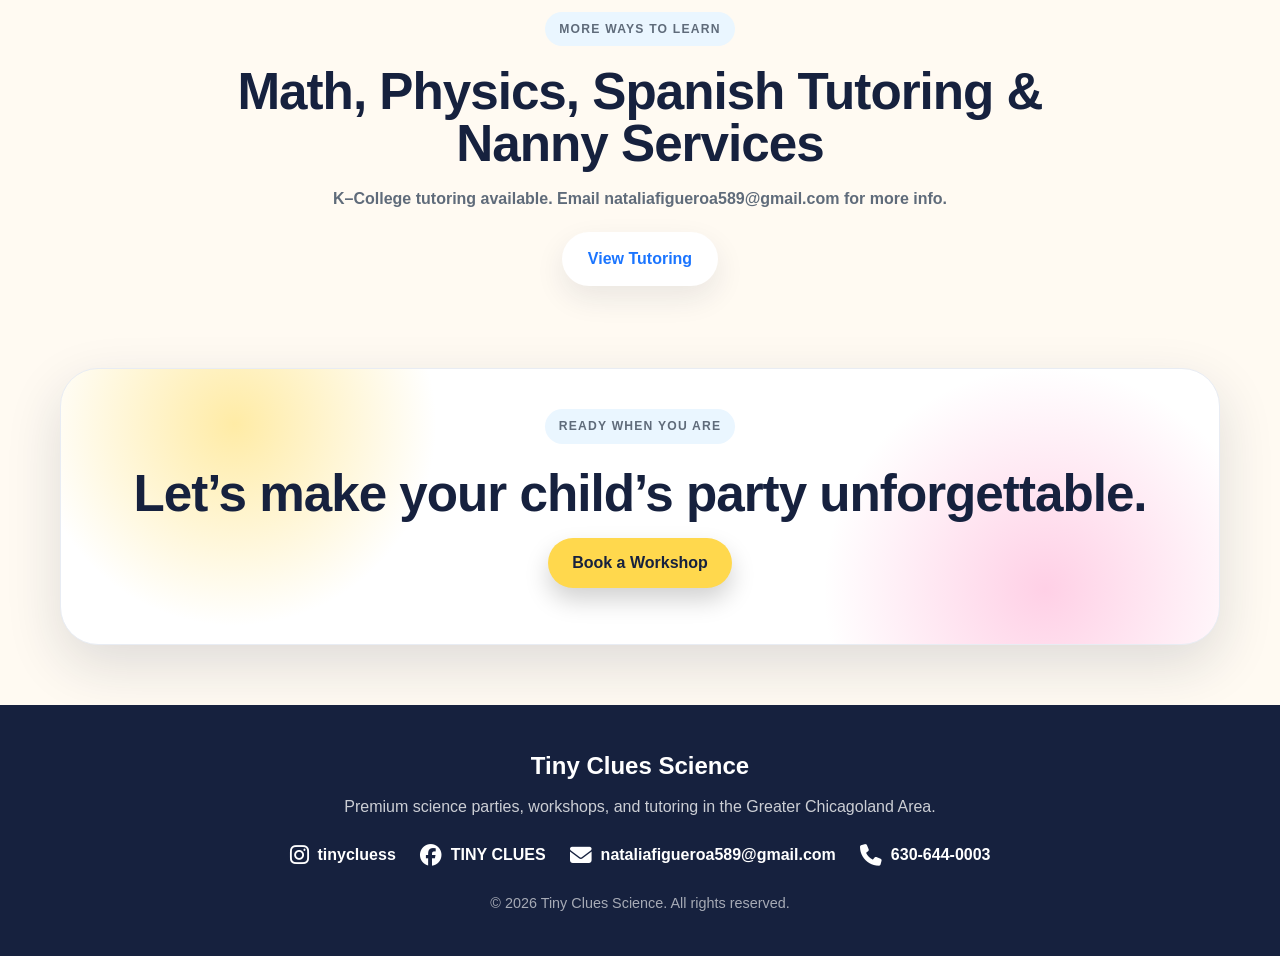
==== commit 3f09d5e0: "More attractive display" ====
--- a/index.html
+++ b/index.html
@@ -4,7 +4,7 @@
   <meta charset="UTF-8" />
   <meta name="viewport" content="width=device-width, initial-scale=1.0" />
 
-  <title>Tiny Clues Science | Premium Science Parties & Tutoring</title>
+  <title>Tiny Clues Science | Science Parties & Tutoring</title>
 
   <link rel="stylesheet" href="style.css" />
 
@@ -18,7 +18,7 @@
     <nav class="navbar">
       <div class="logo">Tiny Clues Science</div>
 
-       <div class="nav-links">
+      <div class="nav-links">
         <a href="index.html">Home</a>
         <a href="#packages">Parties</a>
         <a href="tutoring.html">Tutoring/Nanny</a>
@@ -31,15 +31,14 @@
     <section class="hero-content">
       <p class="eyebrow">Premium science parties in the Greater Chicagoland Area</p>
 
-      <h1>Give your child a birthday party they will talk about for years.</h1>
+      <h1>Science parties kids feel amazing in.</h1>
 
       <p class="hero-text">
-        Tiny Clues Science brings a real hands-on science lab to your party — complete with lab coats,
-        exciting experiments, guided activities, and magical moments parents love to capture.
+        A photo-worthy, hands-on science party that makes your child feel like the star of the day. We bring the lab, the experiments, the excitement, and the cleanup.
       </p>
 
       <div class="hero-buttons">
-        <a href="#packages" class="main-button">See Party Packages</a>
+        <a href="#packages" class="main-button">See Packages</a>
         <a
           href="https://app.squareup.com/appointments/book/xjw9w48rtjxkd0/LCRSP2EHGCQAM/start"
           target="_top"
@@ -51,213 +50,215 @@
       </div>
 
       <div class="hero-trust">
-        <span><i class="fa-solid fa-flask"></i> Hands-on experiments</span>
-        <span><i class="fa-solid fa-child-reaching"></i> Kid-friendly science</span>
-        <span><i class="fa-solid fa-location-dot"></i> Travel up to 60 miles from Glendale Heights IL</span>
+        <span><i class="fa-solid fa-flask"></i> Real hands-on experiments</span>
+        <span><i class="fa-solid fa-camera"></i> Picture-perfect memories</span>
+        <span><i class="fa-solid fa-location-dot"></i> We come to you</span>
       </div>
     </section>
   </header>
 
   <main>
 
-    <section class="section intro">
-      <p class="section-tag">Not just a party activity</p>
-
-      <h2>A full scientist-for-a-day experience.</h2>
-
-      <p>
-        Parents want something memorable. Kids want something exciting. Tiny Clues Science brings both.
-        Children get to wear lab coats, explore real science, complete fun experiments, and feel like
-        the stars of their own science lab.
-      </p>
+    <section class="section gallery-preview">
+      <p class="section-tag">Real science. Real reactions. Real wow moments.</p>
+      <h2>A party parents will talk about too.</h2>
+
+      <div class="gallery-grid">
+        <a href="images/spaceparty2.jpg" target="_blank" rel="noopener noreferrer">
+          <img src="images/spaceparty2.jpg" alt="Space themed science party">
+        </a> 
+         <a href="images/slime.JPG" target="_blank" rel="noopener noreferrer">
+          <img src="images/slime.JPG" alt="Slime experiment">
+        </a>
+        <a href="images/mayb.jpg" target="_blank" rel="noopener noreferrer">
+          <img src="images/mayb.jpg" alt="Children wearing lab coats">
+        </a>
+        
+        <a href="images/volcano.jpg" target="_blank" rel="noopener noreferrer">
+          <img src="images/volcano.jpg" alt="Volcano experiment">
+        </a>
+        <a href="images/scienceparty3.jpg" target="_blank" rel="noopener noreferrer">
+          <img src="images/scienceparty3.jpg" alt="Space themed science party">
+        </a>
+        <a href="images/jack-balloon.jpg" target="_blank" rel="noopener noreferrer">
+          <img src="images/jack-balloon.jpg" alt="Balloon experiment">
+        </a>
+
+      </div>
+    </section>
+
+    <section class="section reviews-section">
+      <p class="section-tag">Loved by parents</p>
+      <h2>Real Facebook reviews from happy families.</h2>
+
+      <div class="review-images-grid">
+        <a href="images/Review3.png" target="_blank" rel="noopener noreferrer">
+          <img src="images/Review3.png" alt="Facebook review from a parent">
+        </a>
+
+        <a href="images/Review1.png" target="_blank" rel="noopener noreferrer">
+          <img src="images/Review1.png" alt="Facebook review from a parent">
+        </a>
+
+        <a href="images/ReviewTutoring.png" target="_blank" rel="noopener noreferrer">
+          <img src="images/ReviewTutoring.png" alt="Facebook review from a parent">
+        </a>
+      </div>
+
+      <a
+        href="https://www.facebook.com/people/Tiny-clues/61579325926513/"
+        target="_blank"
+        rel="noopener noreferrer"
+        class="secondary-button"
+      >
+        Read More Reviews on Facebook
+      </a>
+    </section>
+
+    <section class="section quick-stats">
+      <div>
+        <h3>45–60 min</h3>
+        <p>Full party entertainment</p>
+      </div>
+
+      <div>
+        <h3>Ages 3–11+</h3>
+        <p>Kid-friendly wow moments</p>
+      </div>
+
+      <div>
+        <h3>Up to 30 kids</h3>
+        <p>Perfect for birthdays</p>
+      </div>
+
+      <div>
+        <h3>We travel</h3>
+        <p>From Glendale Heights, IL</p>
+      </div>
+    </section>
+
+    <section id="packages" class="section packages">
+      <p class="section-tag">Choose your experience</p>
+
+      <h2>Science Party Packages</h2>
+
+      <div class="package-list">
+
+        <article class="package-row">
+          <div class="package-image">
+            <a href="images/science-party.jpg" target="_blank" rel="noopener noreferrer">
+              <img src="images/science-party.jpg" alt="Kids science party setup">
+            </a>
+          </div>
+
+          <div class="package-text">
+            <p class="package-label">Most Popular</p>
+            <h3>Genius Science Experience</h3>
+            <p class="age-text">Recommended age: All ages</p>
+
+            <p>
+              A premium science party packed with colorful reactions, slime, surprises, and photo-worthy moments that make kids feel like real scientists.
+            </p>
+
+            <p class="highlight-text">Ask about our Science Squishies Experiment!</p>
+
+            <div class="pricing-box">
+              <p><strong>Up to 30 kids per round</strong></p>
+              <p>Starting at <strong>$180</strong></p>
+            </div>
+          </div>
+        </article>
+
+        <article class="package-row">
+          <div class="package-image">
+            <a href="images/cryo.jpg" target="_blank" rel="noopener noreferrer">
+              <img src="images/cryo.jpg" alt="Dry ice cryogenic science show">
+            </a>
+          </div>
+
+          <div class="package-text">
+            <p class="package-label">Big Wow Moment</p>
+            <h3>Cryogenic Show + Ice Cream Lab</h3>
+            <p class="age-text">Recommended age: All ages</p>
+
+            <p>
+              A dramatic fog-filled science experience with big wow moments, frozen fun, and the kind of party setup guests instantly notice.
+            </p>
+
+            <div class="pricing-box">
+              <p><strong>Great for larger events or for a very "wow" small one.</strong></p>
+              <p>Contact us for a custom quote.</p>
+            </div>
+          </div>
+        </article>
+
+        <article class="package-row">
+          <div class="package-image">
+            <a href="images/labcoats.JPG" target="_blank" rel="noopener noreferrer">
+              <img src="images/labcoats.JPG" alt="Children wearing lab coats">
+            </a>
+          </div>
+
+          <div class="package-text">
+            <p class="package-label">For Little Scientists</p>
+            <h3>Science Artist Party</h3>
+            <p class="age-text">Recommended age: 3–6</p>
+
+            <p>
+              A bright, creative, picture-perfect science party for little kids who love colors, paint, magic, and hands-on fun.
+            </p>
+
+            <div class="pricing-box">
+              <p><strong>Up to 30 kids per round</strong></p>
+              <p>Starting at <strong>$150</strong></p>
+            </div>
+          </div>
+        </article>
+
+        <article class="package-row">
+          <div class="package-image space-image">
+            <a href="images/spaceparty1.jpg" target="_blank" rel="noopener noreferrer">
+              <img src="images/spaceparty1.jpg" alt="Space themed science party">
+            </a>
+          </div>
+
+          <div class="package-text">
+            <p class="package-label">NASA-Inspired Experience</p>
+            <h3>Space Party</h3>
+            <p class="age-text">Recommended age: 5–11</p>
+
+            <p>
+              A NASA-inspired space mission party with an astronaut-style setup, premium experiments, and unforgettable photos.
+            </p>
+
+            <div class="pricing-box">
+              <p><strong>Up to 30 kids per round</strong></p>
+              <p>Starting at <strong>$180</strong></p>
+            </div>
+          </div>
+        </article>
+
+      </div>
     </section>
 
     <section class="section feature-grid">
       <article class="feature-card">
         <i class="fa-solid fa-wand-magic-sparkles"></i>
         <h3>Exciting for kids</h3>
-        <p>
-          Colorful chemical reactions, SLIME, ice cream, and more hands-on experiments that keep kids engaged for the entire party.
-        </p>
+        <p>Big reactions, slime, fog, colors, and experiments that keep kids fully engaged.</p>
       </article>
 
       <article class="feature-card">
         <i class="fa-solid fa-heart"></i>
         <h3>Easy for parents</h3>
-        <p>
-          We bring the materials, guide the activity, and clean up our experiment station after the workshop.
-        </p>
+        <p>We bring the materials, lead the fun, and make the party feel polished without extra stress.</p>
       </article>
 
       <article class="feature-card">
-        <i class="fa-solid fa-graduation-cap"></i>
-        <h3>Real learning</h3>
-        <p>
-          Every activity connects to real science concepts in a simple, age-appropriate, exciting way.
-        </p>
+        <i class="fa-solid fa-camera"></i>
+        <h3>Photo-ready moments</h3>
+        <p>Lab coats, science stations, reactions, and memories that look amazing in pictures.</p>
       </article>
-    </section>
-
-    <section class="section experience-section">
-      <div class="experience-text">
-        <p class="section-tag">What it feels like</p>
-        <h2>Like a mini science museum came to your celebration.</h2>
-
-        <p>
-          The goal is not to overwhelm kids with complicated science. The goal is to make them feel curious,
-          confident, and we guarantee to amaze them. They get to actually perfom science experiments (not just watch!) — while parents enjoy
-          a polished activity that looks beautiful in photos.
-        </p>
-      </div>
-
-      <div class="experience-card">
-        <h3>Every party includes:</h3>
-        <ul>
-          <li>Guided science presentation</li>
-          <li>Hands-on experiment station</li>
-          <li>Lab coats for children to wear</li>
-          <li>Prepared materials for your package</li>
-          <li>Setup and cleanup of our activity area</li>
-          <li>Approximately 45 minutes to 1 hour of science fun</li>
-        </ul>
-      </div>
-    </section>
-
-    <section id="packages" class="section packages">
-      <p class="section-tag">Choose your experience</p>
-
-      <h2>Science Party Packages</h2>
-
-      <p class="package-intro">
-        Each package is designed to feel premium, interactive, and age-appropriate.
-        Pricing may vary depending on event size, travel distance, and selected add-ons.
-      </p>
-
-      <div class="package-list">
-
-        <article class="package-row">
-          <div class="package-image">
-            <img src="science-party.jpg" alt="Kids science party setup">
-          </div>
-
-          <div class="package-text">
-            <p class="package-label">Most Popular</p>
-            <h3>Genius Science Experience</h3>
-            <p class="age-text">Recommended age: All ages</p>
-
-            <p>
-              A premium hands-on science party with four exciting experiments. Perfect for birthdays,
-              school events, and kids who love slime, reactions, colors, and surprises.
-            </p>
-
-            <p class="highlight-text">Ask about our Science Squishies Experiment!</p>
-
-            <div class="pricing-box">
-              <p><strong>Up to 30 kids per round</strong></p>
-              <p>Starting at <strong>$180</strong></p>
-            </div>
-          </div>
-        </article>
-
-        <article class="package-row">
-          <div class="package-image">
-            <img src="cryo.jpg" alt="Dry ice cryogenic science show">
-          </div>
-
-          <div class="package-text">
-            <p class="package-label">Big Wow Moment</p>
-            <h3>Cryogenic Show + Ice Cream Lab</h3>
-            <p class="age-text">Recommended age: All ages</p>
-
-            <p>
-              A foggy frozen science show with dry ice demonstrations, followed by an ice cream lab
-              where kids see how temperature can transform ingredients.
-            </p>
-
-            <div class="pricing-box">
-              <p><strong>Great for larger events</strong></p>
-              <p>Contact us for a custom quote.</p>
-            </div>
-          </div>
-        </article>
-
-        <article class="package-row">
-          <div class="package-image">
-            <img src="labcoats.JPG" alt="Children wearing lab coats">
-          </div>
-
-          <div class="package-text">
-            <p class="package-label">For Little Scientists</p>
-            <h3>Science Artist Party</h3>
-            <p class="age-text">Recommended age: 3–6</p>
-
-            <p>
-              A creative art-and-science party where younger kids explore colors, materials,
-              paint, and simple chemistry through a guided activity.
-            </p>
-
-            <div class="pricing-box">
-              <p><strong>Up to 30 kids per round</strong></p>
-              <p>Starting at <strong>$150</strong></p>
-            </div>
-          </div>
-        </article>
-
-        <article class="package-row">
-          <div class="package-image space-image">
-            <img src="space-partyy.JPG" alt="Space themed science party">
-          </div>
-
-          <div class="package-text">
-            <p class="package-label">NASA-Inspired Experience</p>
-            <h3>Space Party</h3>
-            <p class="age-text">Recommended age: 5–11</p>
-
-            <p>
-              A space mission training experience led by a NASA mission researcher, with an
-              astronaut-style setup and four premium hands-on science experiments.
-            </p>
-
-            <div class="pricing-box">
-              <p><strong>Up to 30 kids per round</strong></p>
-              <p>Starting at <strong>$180</strong></p>
-            </div>
-          </div>
-        </article>
-
-      </div>
-    </section>
-
-  
-
-  
-
-    <section class="section parent-section">
-      <p class="section-tag">What parents provide</p>
-
-      <h2>A small setup list for parents so everything runs smoothly.</h2>
-
-      <div class="parent-list">
-        <div>
-          <h3>Tables</h3>
-          <p>One table for our setup and one activity table for the children.</p>
-        </div>
-
-        <div>
-          <h3>Table Covers</h3>
-          <p>Please cover all tables used during the workshop.</p>
-        </div>
-
-        <div>
-          <h3>Wipes + Napkins</h3>
-          <p>**Important for hands-on experiments and quick cleanup.</p>
-        </div>
-
-        <div>
-          <h3>Final Child Count</h3>
-          <p>Send the final number of children before the event so materials are prepared correctly.</p>
-        </div>
-      </div>
     </section>
 
     <section class="section natalia-section">
@@ -267,13 +268,7 @@
         <h2>Hi, I’m Natalia.</h2>
 
         <p>
-          I created Tiny Clues Science because I believe children deserve to feel smart, curious,
-          and excited when they learn. My goal is to make science feel magical, but also real.
-        </p>
-
-        <p>
-          I bring my background in engineering, NASA research, and science outreach into every workshop,
-          so kids don’t just watch science happen. They become part of it.
+          NASA researcher, engineering student, and science educator creating impressive hands-on science experiences kids love and parents feel proud to host.
         </p>
 
         <a href="meet.html" class="secondary-button">Learn More About Natalia</a>
@@ -283,38 +278,19 @@
     <section class="section tutoring-preview">
       <p class="section-tag">More ways to learn</p>
 
-      <h2>Math, physics, and Spanish tutoring AND NANNY!</h2>
+      <h2>Math, Physics, Spanish Tutoring & Nanny Services</h2>
 
       <p>
-        Tiny Clues Science also offers tutoring for students from K–College Advanced.
-        Sessions are designed to make difficult subjects feel clearer, less stressful,
-        and more confidence-building. Email nataliafigueroa589@gmail.com for more info.
+        K–College tutoring available. Email nataliafigueroa589@gmail.com for more info.
       </p>
 
       <a href="tutoring.html" class="secondary-button">View Tutoring</a>
-    </section>
-
-    <section class="section gallery-preview">
-      <h2>Moments worth remembering.</h2>
-      <p>
-        Lab coats, colorful experiments, science stations, and picture-perfect memories.
-      </p>
-
-      <div class="gallery-grid">
-        <img src="volcano.jpg" alt="Volcano experiment">
-        <img src="slime.JPG" alt="Slime experiment">
-        <img src="jack-balloon.jpg" alt="Balloon experiment">
-      </div>
     </section>
 
     <section class="section contact-cta">
       <p class="section-tag">Ready when you are</p>
 
-      <h2>Let’s make your child’s party feel unforgettable.</h2>
-
-      <p>
-        Choose your date, submit your deposit if required, and reserve your science workshop online.
-      </p>
+      <h2>Let’s make your child’s party unforgettable.</h2>
 
       <a
         href="https://app.squareup.com/appointments/book/xjw9w48rtjxkd0/LCRSP2EHGCQAM/start"
@@ -363,4 +339,4 @@
   </footer>
 
 </body>
-</html>
+</html>
--- a/style.css
+++ b/style.css
@@ -11,8 +11,8 @@
   --text: #1f2a44;
   --muted: #5f6b7a;
   --border: #e8ecf3;
-  --shadow: 0 20px 55px rgba(22, 33, 62, 0.12);
-  --soft-shadow: 0 12px 30px rgba(22, 33, 62, 0.08);
+  --shadow: 0 20px 55px rgba(22, 33, 62, 0.14);
+  --soft-shadow: 0 12px 30px rgba(22, 33, 62, 0.09);
 }
 
 * {
@@ -29,7 +29,7 @@
   font-family: Arial, Helvetica, sans-serif;
   color: var(--text);
   background: var(--cream);
-  line-height: 1.7;
+  line-height: 1.55;
 }
 
 a {
@@ -39,32 +39,33 @@
 /* HERO + NAV */
 
 .hero {
-  min-height: 96vh;
-  padding: 24px;
+  min-height: 82vh;
+  padding: 22px;
   color: white;
   background:
-    linear-gradient(90deg, rgba(22, 33, 62, 0.86), rgba(22, 33, 62, 0.48)),
-    url("background.jpg");
-  background-size: cover;
-  background-position: center;
+    radial-gradient(circle at 15% 18%, rgba(255, 216, 77, 0.95), transparent 18%),
+    radial-gradient(circle at 85% 25%, rgba(255, 120, 183, 0.85), transparent 20%),
+    radial-gradient(circle at 50% 90%, rgba(223, 252, 240, 0.35), transparent 28%),
+    linear-gradient(135deg, #16213e 0%, #1b75ff 55%, #6c3bff 100%);
 }
 
 .small-hero {
-  padding: 24px 24px 90px;
+  padding: 24px 24px 80px;
   color: white;
   background:
-    radial-gradient(circle at 15% 20%, rgba(255, 216, 77, 0.9), transparent 18%),
-    radial-gradient(circle at 85% 25%, rgba(255, 120, 183, 0.8), transparent 20%),
-    linear-gradient(135deg, #16213e, #1b75ff);
+    radial-gradient(circle at 12% 20%, rgba(255, 216, 77, 0.95), transparent 18%),
+    radial-gradient(circle at 88% 18%, rgba(255, 120, 183, 0.85), transparent 20%),
+    radial-gradient(circle at 50% 90%, rgba(108, 59, 255, 0.45), transparent 28%),
+    linear-gradient(135deg, #16213e 0%, #1b75ff 55%, #6c3bff 100%);
 }
 
 .navbar {
   max-width: 1180px;
   margin: 0 auto;
-  padding: 16px 20px;
-  background: rgba(255, 255, 255, 0.13);
+  padding: 14px 18px;
+  background: rgba(255, 255, 255, 0.15);
   backdrop-filter: blur(14px);
-  border: 1px solid rgba(255, 255, 255, 0.22);
+  border: 1px solid rgba(255, 255, 255, 0.24);
   border-radius: 999px;
   display: flex;
   justify-content: space-between;
@@ -80,14 +81,14 @@
 .nav-links {
   display: flex;
   align-items: center;
-  gap: 18px;
+  gap: 16px;
 }
 
 .nav-links a {
   color: white;
   text-decoration: none;
-  font-weight: 800;
-  font-size: 0.95rem;
+  font-weight: 900;
+  font-size: 0.92rem;
 }
 
 .nav-links a:hover {
@@ -96,7 +97,7 @@
 
 .hero-content {
   max-width: 980px;
-  margin: 135px auto 0;
+  margin: 105px auto 0;
   text-align: center;
 }
 
@@ -106,24 +107,28 @@
   text-align: center;
 }
 
-.eyebrow {
+.eyebrow,
+.small-hero .eyebrow,
+.page-hero-content .eyebrow {
   display: inline-block;
-  margin-bottom: 18px;
-  padding: 8px 16px;
+  margin-bottom: 16px;
+  padding: 9px 18px;
   border-radius: 999px;
-  background: rgba(255, 255, 255, 0.92);
-  color: #16213e;
+  background: var(--yellow) !important;
+  color: var(--navy) !important;
   text-transform: uppercase;
-  letter-spacing: 1.6px;
+  letter-spacing: 1.5px;
   font-size: 0.78rem;
-  font-weight: 900;
+  font-weight: 900 !important;
+  opacity: 1 !important;
+  text-shadow: none !important;
 }
 
 h1 {
-  font-size: clamp(3rem, 7vw, 6.4rem);
-  line-height: 0.95;
-  margin-bottom: 24px;
-  letter-spacing: -2px;
+  font-size: clamp(3rem, 7vw, 6.6rem);
+  line-height: 0.92;
+  margin-bottom: 20px;
+  letter-spacing: -2.5px;
 }
 
 .page-hero-content h1 {
@@ -132,16 +137,16 @@
 
 .hero-text,
 .page-hero-content p {
-  max-width: 760px;
-  margin: 0 auto 34px;
-  font-size: clamp(1.08rem, 2vw, 1.35rem);
-  color: rgba(166, 168, 192, 0.92);
+  max-width: 700px;
+  margin: 0 auto 28px;
+  font-size: clamp(1.05rem, 2vw, 1.3rem);
+  color: rgba(255, 255, 255, 0.92);
 }
 
 .hero-buttons,
 .booking-buttons {
   display: flex;
-  gap: 16px;
+  gap: 14px;
   justify-content: center;
   flex-wrap: wrap;
 }
@@ -180,24 +185,25 @@
 .main-button:hover,
 .secondary-button:hover,
 .nav-button:hover {
-  transform: translateY(-3px);
+  transform: translateY(-4px) scale(1.03);
 }
 
 .hero-trust {
-  margin-top: 34px;
+  margin-top: 28px;
   display: flex;
   justify-content: center;
   flex-wrap: wrap;
-  gap: 14px;
+  gap: 12px;
 }
 
 .hero-trust span {
-  background: rgba(255, 255, 255, 0.16);
-  border: 1px solid rgba(255, 255, 255, 0.28);
+  background: rgba(255, 255, 255, 0.17);
+  border: 1px solid rgba(255, 255, 255, 0.3);
   backdrop-filter: blur(12px);
-  padding: 10px 16px;
+  padding: 10px 15px;
   border-radius: 999px;
-  font-weight: 800;
+  font-weight: 900;
+  font-size: 0.92rem;
 }
 
 .hero-trust i {
@@ -210,38 +216,153 @@
 .section {
   max-width: 1160px;
   margin: 0 auto;
-  padding: 84px 24px;
+  padding: 56px 24px;
 }
 
 .section-tag {
   display: inline-block;
   background: var(--sky);
   color: var(--blue);
-  padding: 8px 15px;
+  padding: 8px 14px;
   border-radius: 999px;
-  font-size: 0.78rem;
+  font-size: 0.76rem;
   font-weight: 900;
   text-transform: uppercase;
-  letter-spacing: 1.3px;
-  margin-bottom: 16px;
+  letter-spacing: 1.2px;
+  margin-bottom: 12px;
 }
 
 .section h2 {
-  font-size: clamp(2rem, 4vw, 3.5rem);
-  line-height: 1.05;
-  margin-bottom: 20px;
+  font-size: clamp(2rem, 4vw, 3.35rem);
+  line-height: 1;
+  margin-bottom: 18px;
   color: var(--navy);
   letter-spacing: -1px;
 }
 
-.intro {
-  max-width: 900px;
-  text-align: center;
-}
-
-.intro p {
-  font-size: 1.14rem;
+/* GALLERY */
+
+.gallery-preview {
+  text-align: center;
+  padding-top: 38px;
+}
+
+.gallery-grid {
+  display: grid;
+  grid-template-columns: repeat(6, 1fr);
+  gap: 14px;
+  margin-top: 22px;
+  width: 100%;
+}
+
+.gallery-grid a {
+  display: block;
+  grid-column: span 1 !important;
+}
+
+.gallery-grid img,
+.gallery-box {
+  width: 100%;
+  height: 180px;
+  object-fit: cover;
+  border-radius: 26px;
+  box-shadow: var(--soft-shadow);
+  transition: 0.25s ease;
+  display: block;
+}
+
+.gallery-grid a:nth-child(1),
+.gallery-grid a:nth-child(4) {
+  grid-column: span 2;
+}
+
+.gallery-grid a:nth-child(2),
+.gallery-grid a:nth-child(3),
+.gallery-grid a:nth-child(5),
+.gallery-grid a:nth-child(6) {
+  grid-column: span 1;
+}
+
+.gallery-grid img,
+.gallery-box {
+  width: 100%;
+  height: 230px;
+  object-fit: cover;
+  border-radius: 26px;
+  box-shadow: var(--soft-shadow);
+  transition: 0.25s ease;
+  display: block;
+}
+
+.gallery-grid img:hover {
+  transform: scale(1.035);
+  box-shadow: var(--shadow);
+}
+
+/* REVIEWS */
+
+.reviews-section {
+  text-align: center;
+  padding-top: 38px;
+}
+
+.review-images-grid {
+  display: grid;
+  grid-template-columns: repeat(3, 1fr);
+  gap: 18px;
+  margin: 24px 0 26px;
+}
+
+.review-images-grid a {
+  display: block;
+}
+
+.review-images-grid img {
+  width: 100%;
+  height: auto;
+  object-fit: contain;
+  object-position: center;
+  border-radius: 22px;
+  box-shadow: var(--soft-shadow);
+  background: white;
+  padding: 0;
+  transition: 0.25s ease;
+  display: block;
+}
+
+.review-images-grid img:hover {
+  transform: translateY(-5px) scale(1.02);
+  box-shadow: var(--shadow);
+}
+
+/* QUICK STATS */
+
+.quick-stats {
+  display: grid;
+  grid-template-columns: repeat(4, 1fr);
+  gap: 18px;
+  padding-top: 26px;
+  padding-bottom: 26px;
+}
+
+.quick-stats div {
+  background: white;
+  border-radius: 26px;
+  padding: 24px;
+  text-align: center;
+  border: 1px solid var(--border);
+  box-shadow: var(--soft-shadow);
+}
+
+.quick-stats h3 {
+  color: var(--navy);
+  font-size: 1.55rem;
+  margin-bottom: 4px;
+}
+
+.quick-stats p {
   color: var(--muted);
+  font-weight: 800;
 }
 
 /* FEATURE CARDS */
@@ -249,8 +370,8 @@
 .feature-grid {
   display: grid;
   grid-template-columns: repeat(3, 1fr);
-  gap: 24px;
-  padding-top: 16px;
+  gap: 22px;
+  padding-top: 28px;
 }
 
 .feature-card,
@@ -259,7 +380,7 @@
 .date-card {
   background: white;
   border-radius: 30px;
-  padding: 30px;
+  padding: 28px;
   box-shadow: var(--soft-shadow);
   border: 1px solid var(--border);
   transition: 0.25s ease;
@@ -270,21 +391,21 @@
 .step-card:hover,
 .date-card:hover,
 .package-row:hover {
-  transform: translateY(-4px);
+  transform: translateY(-5px);
   box-shadow: var(--shadow);
 }
 
 .feature-card i {
-  width: 48px;
-  height: 48px;
+  width: 50px;
+  height: 50px;
   background: var(--sky);
   color: var(--blue);
-  border-radius: 16px;
+  border-radius: 17px;
   display: inline-flex;
   justify-content: center;
   align-items: center;
-  font-size: 1.25rem;
-  margin-bottom: 18px;
+  font-size: 1.3rem;
+  margin-bottom: 16px;
 }
 
 .feature-card h3,
@@ -293,7 +414,7 @@
 .date-card h3 {
   font-size: 1.35rem;
   color: var(--navy);
-  margin-bottom: 10px;
+  margin-bottom: 8px;
 }
 
 .feature-card p,
@@ -301,97 +422,51 @@
 .step-card p,
 .date-card p {
   color: var(--muted);
-}
-
-/* EXPERIENCE SECTION */
-
-.experience-section {
-  display: grid;
-  grid-template-columns: 1.1fr 0.9fr;
-  gap: 32px;
-  align-items: center;
-}
-
-.experience-text p {
-  color: var(--muted);
-  font-size: 1.08rem;
-}
-
-.experience-card {
-  background: var(--navy);
-  color: white;
-  padding: 34px;
-  border-radius: 32px;
-  box-shadow: var(--shadow);
-}
-
-.experience-card h3 {
-  font-size: 1.5rem;
-  margin-bottom: 18px;
-  color: var(--yellow);
-}
-
-.experience-card ul {
-  list-style: none;
-}
-
-.experience-card li {
-  margin-bottom: 12px;
-  padding-left: 28px;
-  position: relative;
-}
-
-.experience-card li::before {
-  content: "✓";
-  position: absolute;
-  left: 0;
-  color: var(--yellow);
-  font-weight: 900;
+  font-weight: 700;
 }
 
 /* PACKAGES */
 
 .packages {
   text-align: center;
-}
-
-.package-intro {
-  max-width: 820px;
-  margin: 0 auto 42px;
-  font-size: 1.1rem;
-  color: var(--muted);
 }
 
 .package-list {
   display: grid;
-  gap: 30px;
+  gap: 24px;
   text-align: left;
+  margin-top: 20px;
 }
 
 .package-row {
   display: grid;
-  grid-template-columns: 0.92fr 1.25fr;
-  gap: 32px;
+  grid-template-columns: 0.9fr 1.15fr;
+  gap: 28px;
   align-items: center;
   background: white;
   border-radius: 34px;
-  padding: 24px;
+  padding: 20px;
   border: 1px solid var(--border);
   box-shadow: var(--soft-shadow);
   transition: 0.25s ease;
 }
 
 .package-image {
-  min-height: 290px;
+  min-height: 260px;
   border-radius: 26px;
   overflow: hidden;
   background: var(--sky);
 }
 
+.package-image a {
+  display: block;
+  height: 100%;
+}
+
 .package-image img {
   width: 100%;
   height: 100%;
-  min-height: 290px;
+  min-height: 260px;
   object-fit: cover;
   display: block;
 }
@@ -403,26 +478,27 @@
   color: var(--navy);
   padding: 7px 13px;
   border-radius: 999px;
-  font-size: 0.82rem;
-  font-weight: 900;
-  margin-bottom: 14px;
+  font-size: 0.8rem;
+  font-weight: 900;
+  margin-bottom: 12px;
 }
 
 .package-text h3 {
   color: var(--navy);
-  font-size: clamp(1.8rem, 3vw, 2.45rem);
-  line-height: 1.05;
-  margin-bottom: 12px;
+  font-size: clamp(1.75rem, 3vw, 2.35rem);
+  line-height: 1;
+  margin-bottom: 10px;
 }
 
 .package-text p {
-  font-size: 1.05rem;
+  font-size: 1.02rem;
   color: var(--muted);
+  font-weight: 700;
 }
 
 .age-text {
   display: inline-block;
-  margin-bottom: 14px;
+  margin-bottom: 12px;
   color: var(--blue) !important;
   font-weight: 900;
   background: var(--sky);
@@ -431,25 +507,159 @@
 }
 
 .highlight-text {
-  margin-top: 16px;
+  margin-top: 14px;
   font-weight: 900;
   color: var(--navy) !important;
   background: #fff4bd;
-  padding: 12px 14px;
+  padding: 11px 14px;
   border-radius: 18px;
 }
 
 .pricing-box {
-  margin-top: 20px;
-  padding: 18px 20px;
+  margin-top: 16px;
+  padding: 16px 18px;
   background: #f5f8ff;
   border: 1px solid #dde8ff;
   border-radius: 22px;
 }
 
 .pricing-box p {
-  margin-bottom: 5px;
+  margin-bottom: 3px;
   color: var(--text);
+}
+
+/* NATALIA SECTION */
+
+.natalia-section {
+  padding-top: 28px;
+}
+
+.natalia-card {
+  background:
+    linear-gradient(135deg, rgba(255, 255, 255, 0.94), rgba(255, 255, 255, 0.9)),
+    radial-gradient(circle at 15% 20%, var(--yellow), transparent 18%),
+    radial-gradient(circle at 85% 80%, var(--pink), transparent 18%),
+    linear-gradient(135deg, var(--sky), var(--mint));
+  border: 1px solid var(--border);
+  border-radius: 38px;
+  box-shadow: var(--shadow);
+  padding: 42px;
+  max-width: 900px;
+  margin: 0 auto;
+  text-align: center;
+}
+
+.natalia-card p {
+  max-width: 700px;
+  margin: 0 auto 18px;
+  color: var(--muted);
+  font-weight: 700;
+}
+
+/* TUTORING */
+
+.tutoring-preview {
+  text-align: center;
+  max-width: 900px;
+  padding-top: 40px;
+}
+
+.tutoring-preview p {
+  color: var(--muted);
+  max-width: 720px;
+  margin: 0 auto 20px;
+  font-weight: 700;
+}
+
+/* CTA */
+
+.contact-cta,
+.direct-booking {
+  text-align: center;
+  padding-top: 40px;
+}
+
+.contact-cta {
+  background:
+    radial-gradient(circle at 15% 20%, rgba(255, 216, 77, 0.5), transparent 20%),
+    radial-gradient(circle at 85% 80%, rgba(255, 120, 183, 0.35), transparent 22%),
+    white;
+  border-radius: 38px;
+  box-shadow: var(--shadow);
+  border: 1px solid var(--border);
+  margin-top: 26px;
+}
+
+.contact-cta p,
+.direct-booking p {
+  max-width: 700px;
+  margin: 0 auto 24px;
+  color: var(--muted);
+}
+
+/* EXPERIENCE SECTION */
+
+.experience-section {
+  display: grid;
+  grid-template-columns: 1.1fr 0.9fr;
+  gap: 32px;
+  align-items: center;
+}
+
+.experience-text p {
+  color: var(--muted);
+  font-size: 1.05rem;
+}
+
+.experience-card {
+  background: var(--navy);
+  color: white;
+  padding: 34px;
+  border-radius: 32px;
+  box-shadow: var(--shadow);
+}
+
+.experience-card h3 {
+  font-size: 1.5rem;
+  margin-bottom: 18px;
+  color: var(--yellow);
+}
+
+.experience-card ul {
+  list-style: none;
+}
+
+.experience-card li {
+  margin-bottom: 12px;
+  padding-left: 28px;
+  position: relative;
+}
+
+.experience-card li::before {
+  content: "✓";
+  position: absolute;
+  left: 0;
+  color: var(--yellow);
+  font-weight: 900;
+}
+
+/* OLD SECTIONS STILL SUPPORTED */
+
+.intro {
+  max-width: 900px;
+  text-align: center;
+}
+
+.intro p {
+  font-size: 1.1rem;
+  color: var(--muted);
+}
+
+.package-intro {
+  max-width: 820px;
+  margin: 0 auto 42px;
+  font-size: 1.05rem;
+  color: var(--muted);
 }
 
 .deposit-note {
@@ -463,8 +673,6 @@
   text-align: center;
 }
 
-/* BOOKING STRIP */
-
 .booking-strip {
   text-align: center;
   background: linear-gradient(135deg, var(--navy), var(--blue));
@@ -485,8 +693,6 @@
   color: rgba(255, 255, 255, 0.88);
 }
 
-/* INCLUDED */
-
 .included-section {
   text-align: center;
 }
@@ -499,8 +705,6 @@
   text-align: left;
 }
 
-/* PARENT INFO */
-
 .parent-section {
   background: white;
   border-radius: 38px;
@@ -527,87 +731,6 @@
 }
 
 .parent-list p {
-  color: var(--muted);
-}
-
-/* NATALIA SECTION */
-
-.natalia-section {
-  padding-top: 30px;
-}
-
-.natalia-card {
-  background:
-    linear-gradient(135deg, rgba(255, 255, 255, 0.93), rgba(255, 255, 255, 0.88)),
-    radial-gradient(circle at 15% 20%, var(--yellow), transparent 18%),
-    radial-gradient(circle at 85% 80%, var(--pink), transparent 18%),
-    linear-gradient(135deg, var(--sky), var(--mint));
-  border: 1px solid var(--border);
-  border-radius: 38px;
-  box-shadow: var(--shadow);
-  padding: 48px;
-  max-width: 900px;
-  margin: 0 auto;
-  text-align: center;
-}
-
-.natalia-card p {
-  max-width: 720px;
-  margin: 0 auto 18px;
-  color: var(--muted);
-}
-
-/* TUTORING */
-
-.tutoring-preview {
-  text-align: center;
-  max-width: 900px;
-}
-
-.tutoring-preview p {
-  color: var(--muted);
-  max-width: 760px;
-  margin: 0 auto 20px;
-}
-
-/* GALLERY */
-
-.gallery-preview {
-  text-align: center;
-}
-
-.gallery-preview p {
-  max-width: 700px;
-  margin: 0 auto 30px;
-  color: var(--muted);
-}
-
-.gallery-grid {
-  display: grid;
-  grid-template-columns: repeat(3, 1fr);
-  gap: 18px;
-}
-
-.gallery-grid img,
-.gallery-box {
-  width: 100%;
-  height: 270px;
-  object-fit: cover;
-  border-radius: 30px;
-  box-shadow: var(--soft-shadow);
-}
-
-/* CTA */
-
-.contact-cta,
-.direct-booking {
-  text-align: center;
-}
-
-.contact-cta p,
-.direct-booking p {
-  max-width: 700px;
-  margin: 0 auto 28px;
   color: var(--muted);
 }
 
@@ -726,7 +849,7 @@
 
 .small-note {
   font-size: 0.9rem;
-  color: #6b7280;
+  color: rgba(255, 255, 255, 0.88);
   margin-top: 18px !important;
 }
 
@@ -809,6 +932,10 @@
   box-shadow: var(--soft-shadow);
 }
 
+.decoration-image a {
+  display: block;
+}
+
 .decoration-image img {
   width: 100%;
   height: 300px;
@@ -842,7 +969,7 @@
 .site-footer {
   background: var(--navy);
   color: white;
-  margin-top: 70px;
+  margin-top: 60px;
   padding: 42px 24px;
   text-align: center;
 }
@@ -862,7 +989,7 @@
   display: flex;
   justify-content: center;
   align-items: center;
-  gap: 26px;
+  gap: 24px;
   flex-wrap: wrap;
 }
 
@@ -894,11 +1021,31 @@
 
 /* RESPONSIVE */
 
+@media (max-width: 1000px) {
+  .gallery-grid {
+    grid-template-columns: repeat(2, 1fr);
+  }
+
+  .gallery-grid a:nth-child(1),
+  .gallery-grid a:nth-child(2),
+  .gallery-grid a:nth-child(3),
+  .gallery-grid a:nth-child(4),
+  .gallery-grid a:nth-child(5),
+  .gallery-grid a:nth-child(6) {
+    grid-column: span 1;
+  }
+
+  .quick-stats,
+  .review-images-grid {
+    grid-template-columns: repeat(2, 1fr);
+  }
+}
+
 @media (max-width: 900px) {
   .navbar {
     border-radius: 28px;
     flex-direction: column;
-    gap: 18px;
+    gap: 16px;
   }
 
   .nav-links {
@@ -907,7 +1054,7 @@
   }
 
   .hero-content {
-    margin-top: 90px;
+    margin-top: 80px;
   }
 
   .feature-grid,
@@ -919,12 +1066,13 @@
   .package-row,
   .meet-section,
   .experience-section,
-  .decoration-card {
+  .decoration-card,
+  .review-images-grid {
     grid-template-columns: 1fr;
   }
 
   .section {
-    padding: 66px 20px;
+    padding: 50px 20px;
   }
 
   .package-image,
@@ -958,26 +1106,30 @@
   }
 
   h1 {
-    letter-spacing: -1px;
+    letter-spacing: -1.5px;
   }
 }
 
 @media (max-width: 560px) {
   .hero {
     min-height: auto;
-    padding-bottom: 70px;
+    padding-bottom: 62px;
   }
 
   .hero-content {
-    margin-top: 70px;
+    margin-top: 62px;
+  }
+
+  .navbar {
+    padding: 16px;
   }
 
   .nav-links {
-    gap: 12px;
+    gap: 10px;
   }
 
   .nav-links a {
-    font-size: 0.9rem;
+    font-size: 0.86rem;
   }
 
   .hero-buttons {
@@ -989,7 +1141,7 @@
   .secondary-button,
   .nav-button {
     width: 100%;
-    max-width: 280px;
+    max-width: 290px;
     text-align: center;
   }
 
@@ -998,12 +1150,52 @@
     align-items: center;
   }
 
+  .hero-trust span {
+    width: 100%;
+    max-width: 310px;
+    text-align: center;
+  }
+
+  .quick-stats {
+    grid-template-columns: 1fr;
+  }
+
   .package-row {
-    padding: 18px;
+    padding: 16px;
   }
 
   .gallery-grid img,
   .gallery-box {
-    height: 220px;
-  }
+    height: 210px;
+  }
+
+  .section {
+    padding: 42px 18px;
+  }
+
+  h1 {
+    font-size: clamp(2.7rem, 15vw, 4rem);
+  }
+}
+.nav-links a {
+  padding: 10px 16px;
+  border-radius: 999px;
+  background: rgba(255, 255, 255, 0.16);
+  border: 1px solid rgba(255, 255, 255, 0.24);
+  color: white !important;
+  text-decoration: none;
+  font-weight: 900;
+  transition: 0.25s ease;
+}
+
+.nav-links a:hover {
+  background: var(--yellow);
+  color: var(--navy) !important;
+  transform: translateY(-2px);
+}
+
+.nav-links .nav-button {
+  background: var(--yellow);
+  color: var(--navy) !important;
+  border: none;
 }
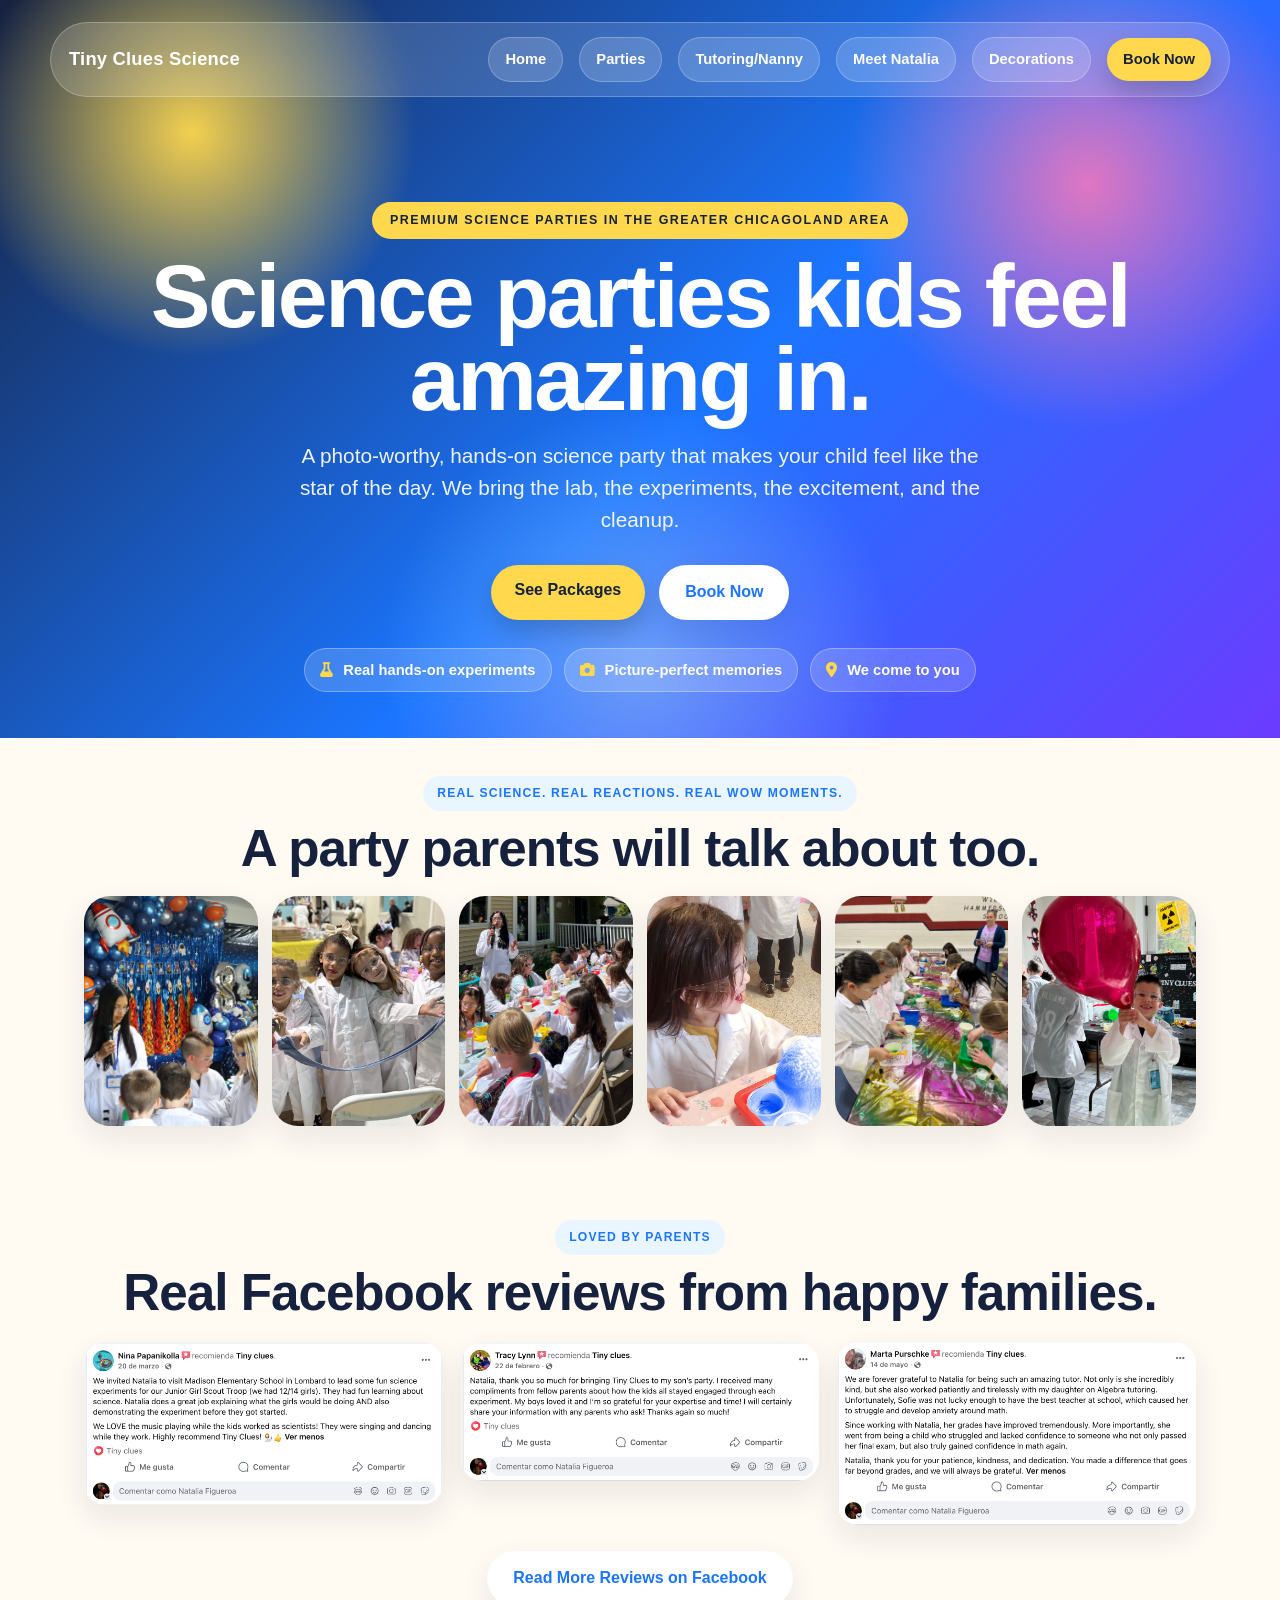
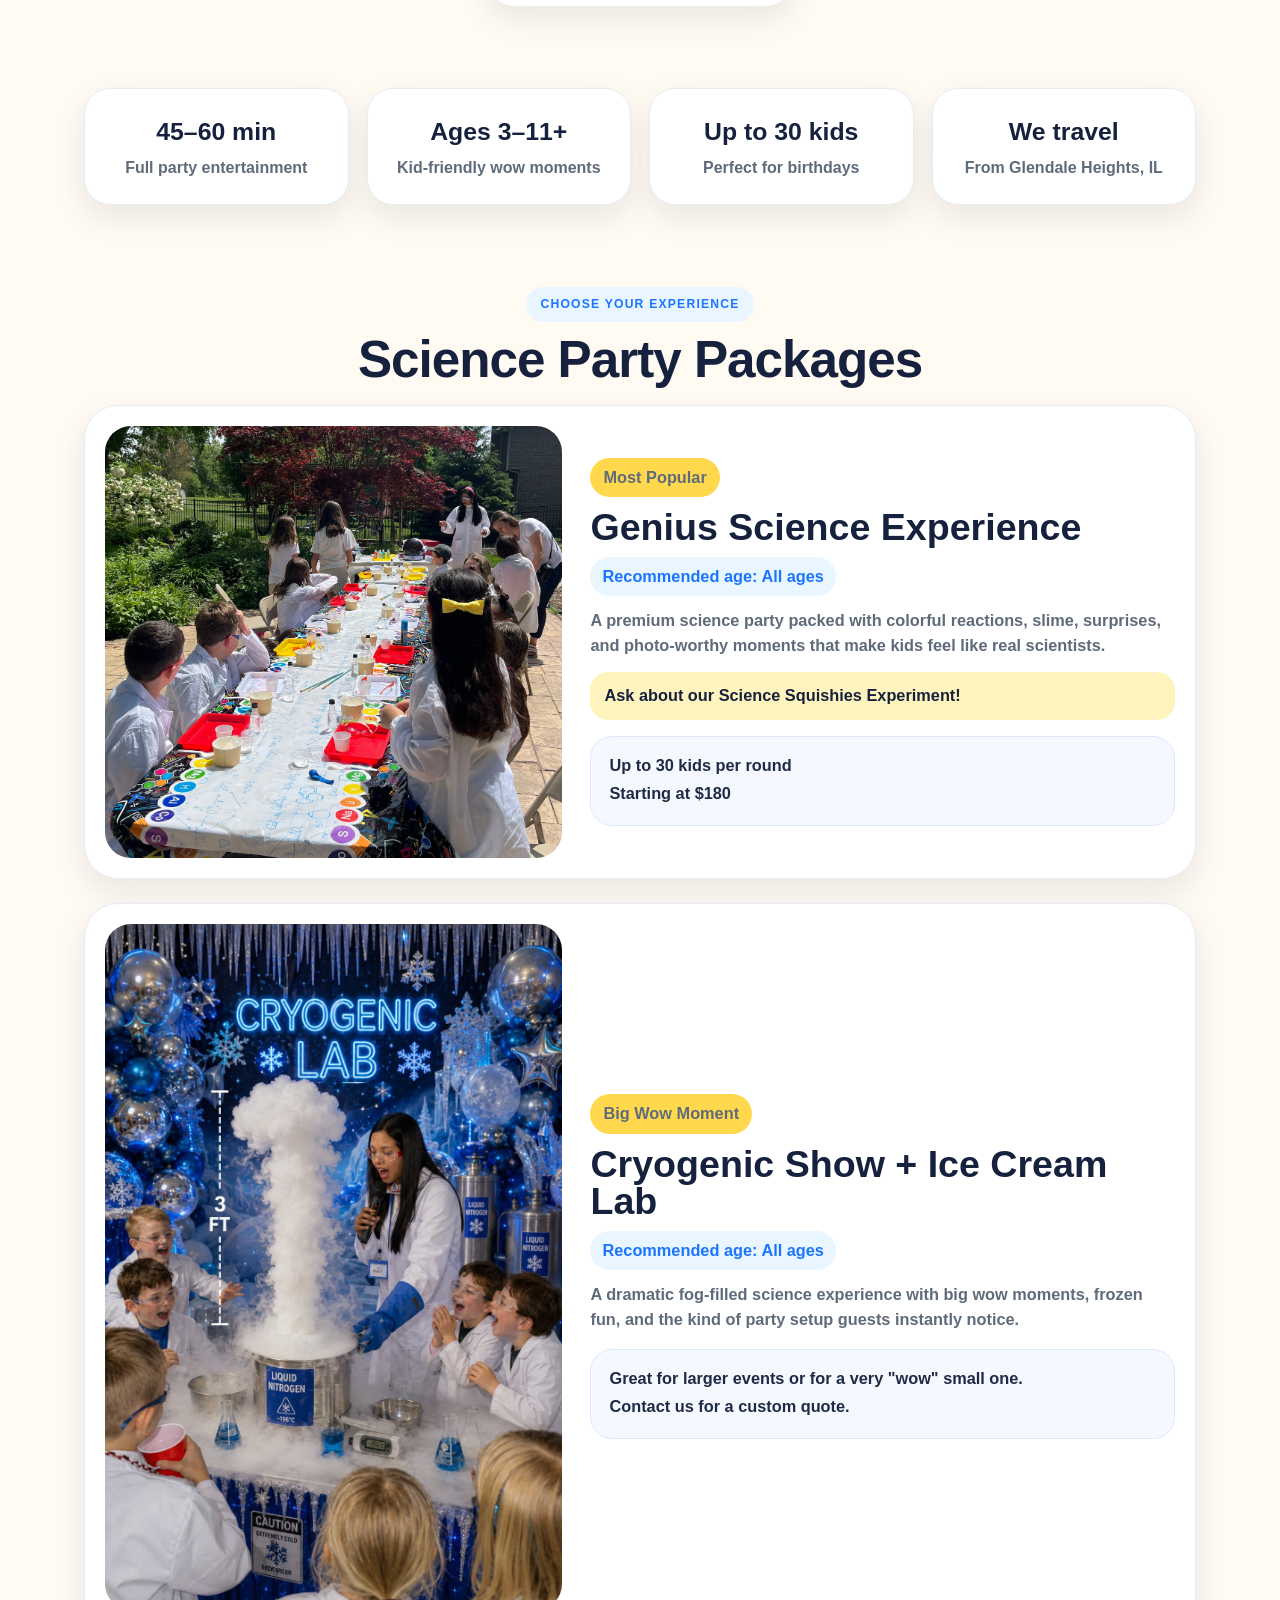
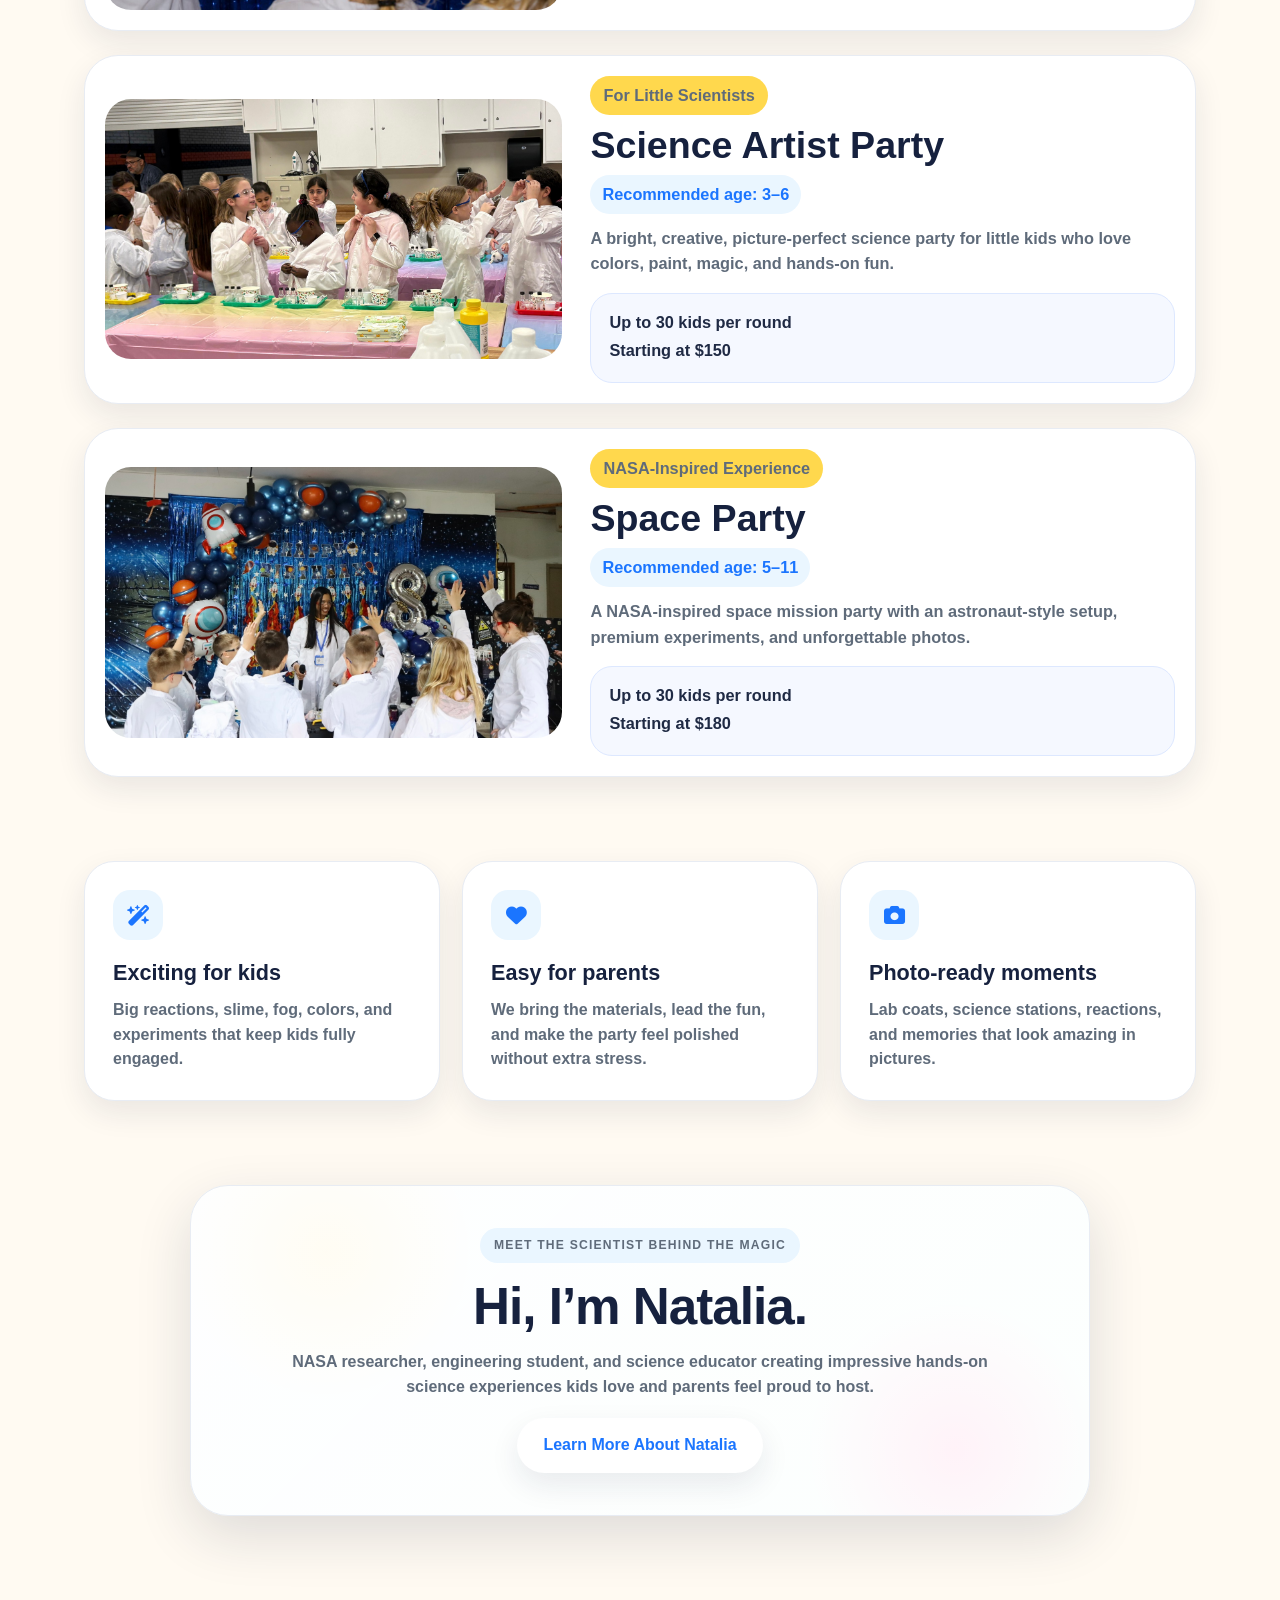
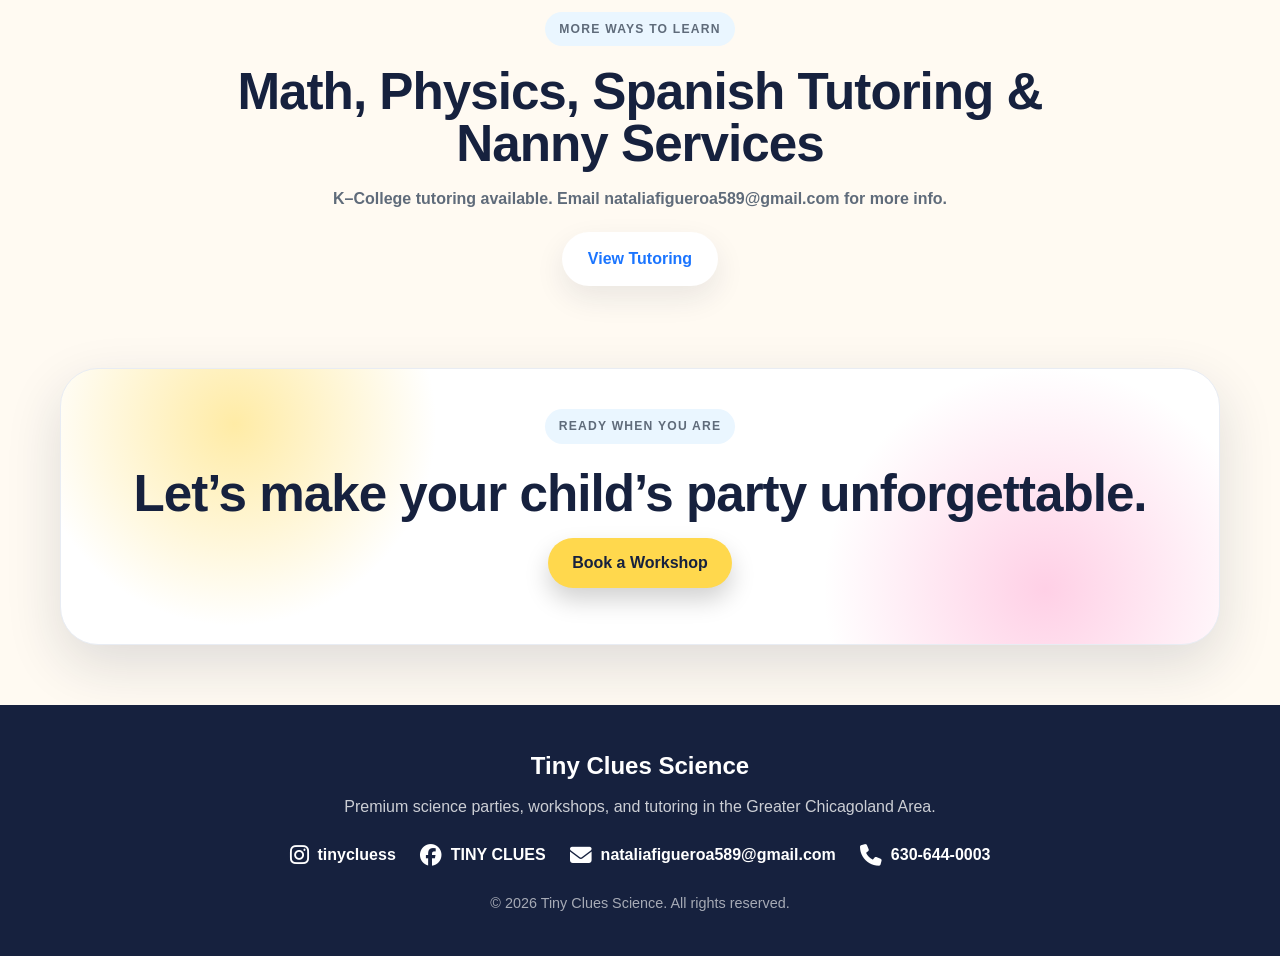
==== commit bab2fd31: "Update index.html" ====
--- a/index.html
+++ b/index.html
@@ -194,8 +194,8 @@
 
         <article class="package-row">
           <div class="package-image">
-            <a href="images/labcoats.JPG" target="_blank" rel="noopener noreferrer">
-              <img src="images/labcoats.JPG" alt="Children wearing lab coats">
+            <a href="images/labcoats.jpg" target="_blank" rel="noopener noreferrer">
+              <img src="images/labcoats.jpg" alt="Children wearing lab coats">
             </a>
           </div>
 
@@ -339,4 +339,4 @@
   </footer>
 
 </body>
-</html>+</html>
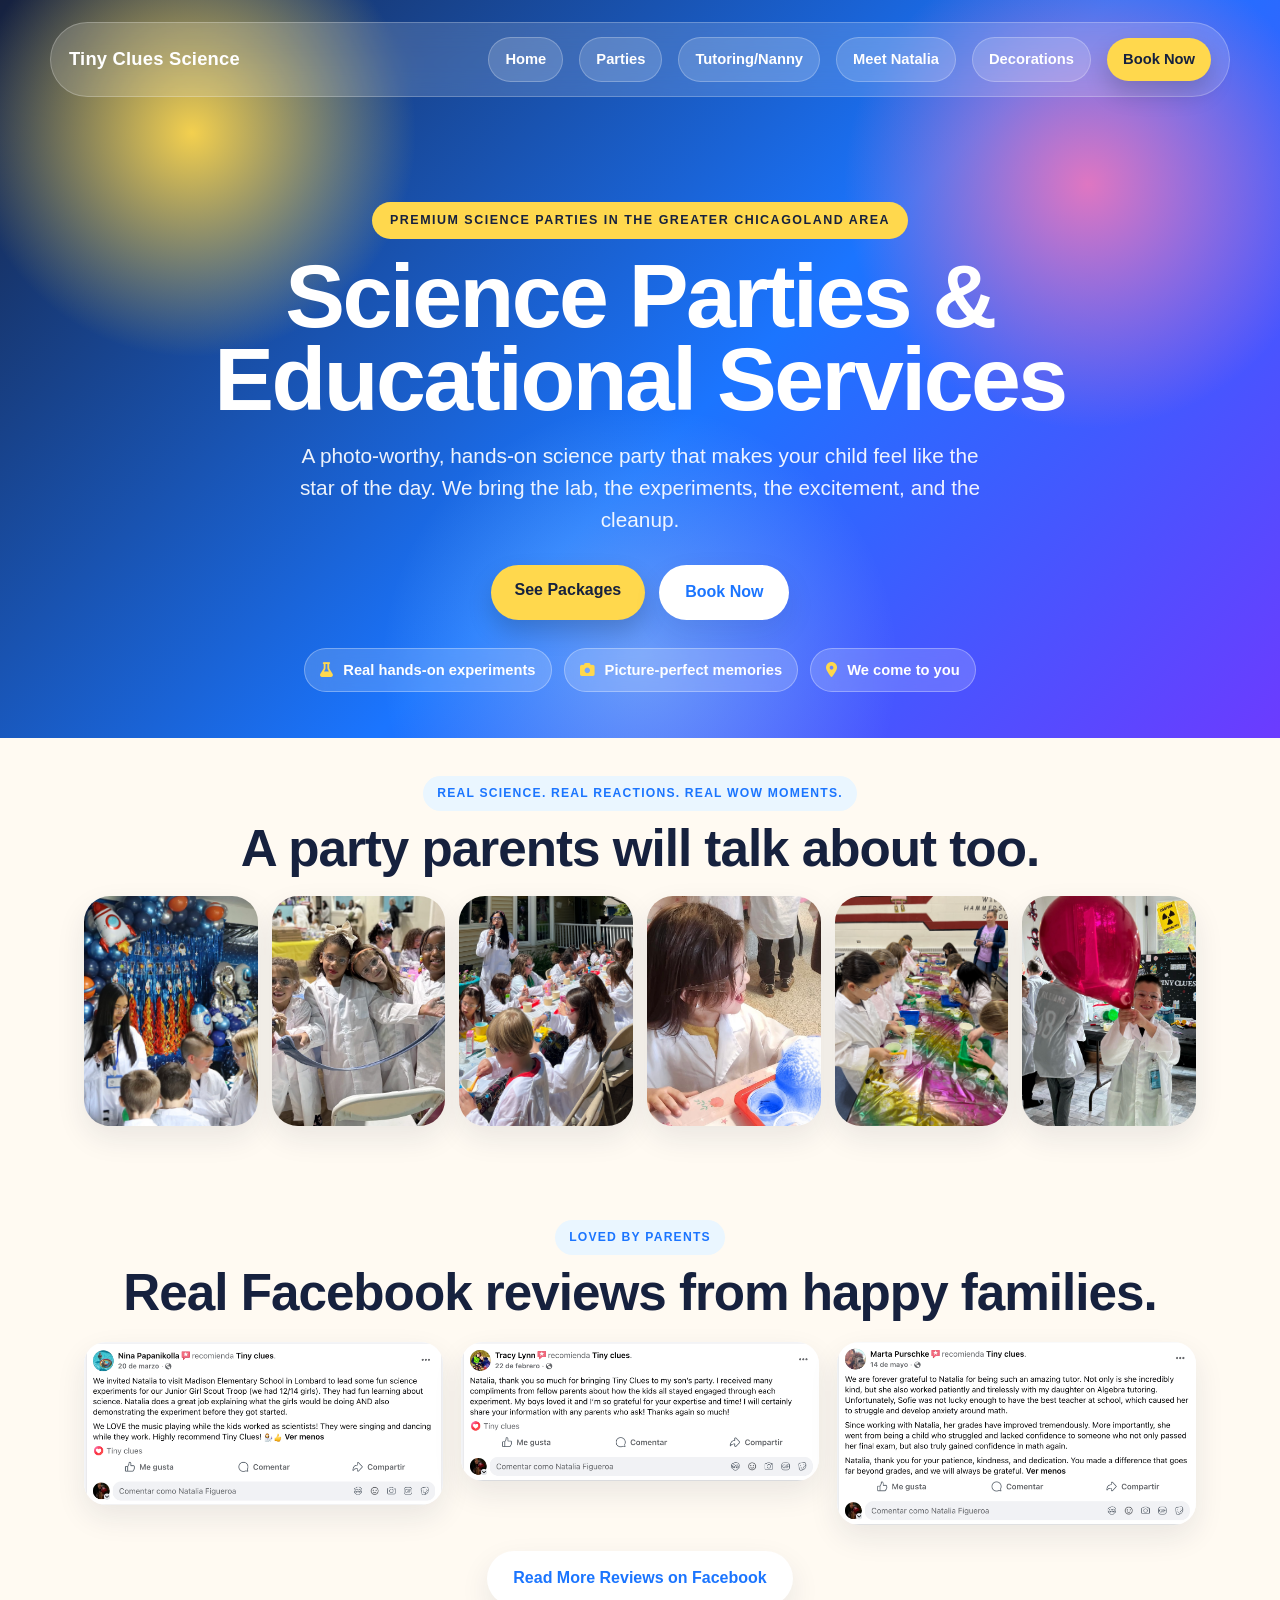
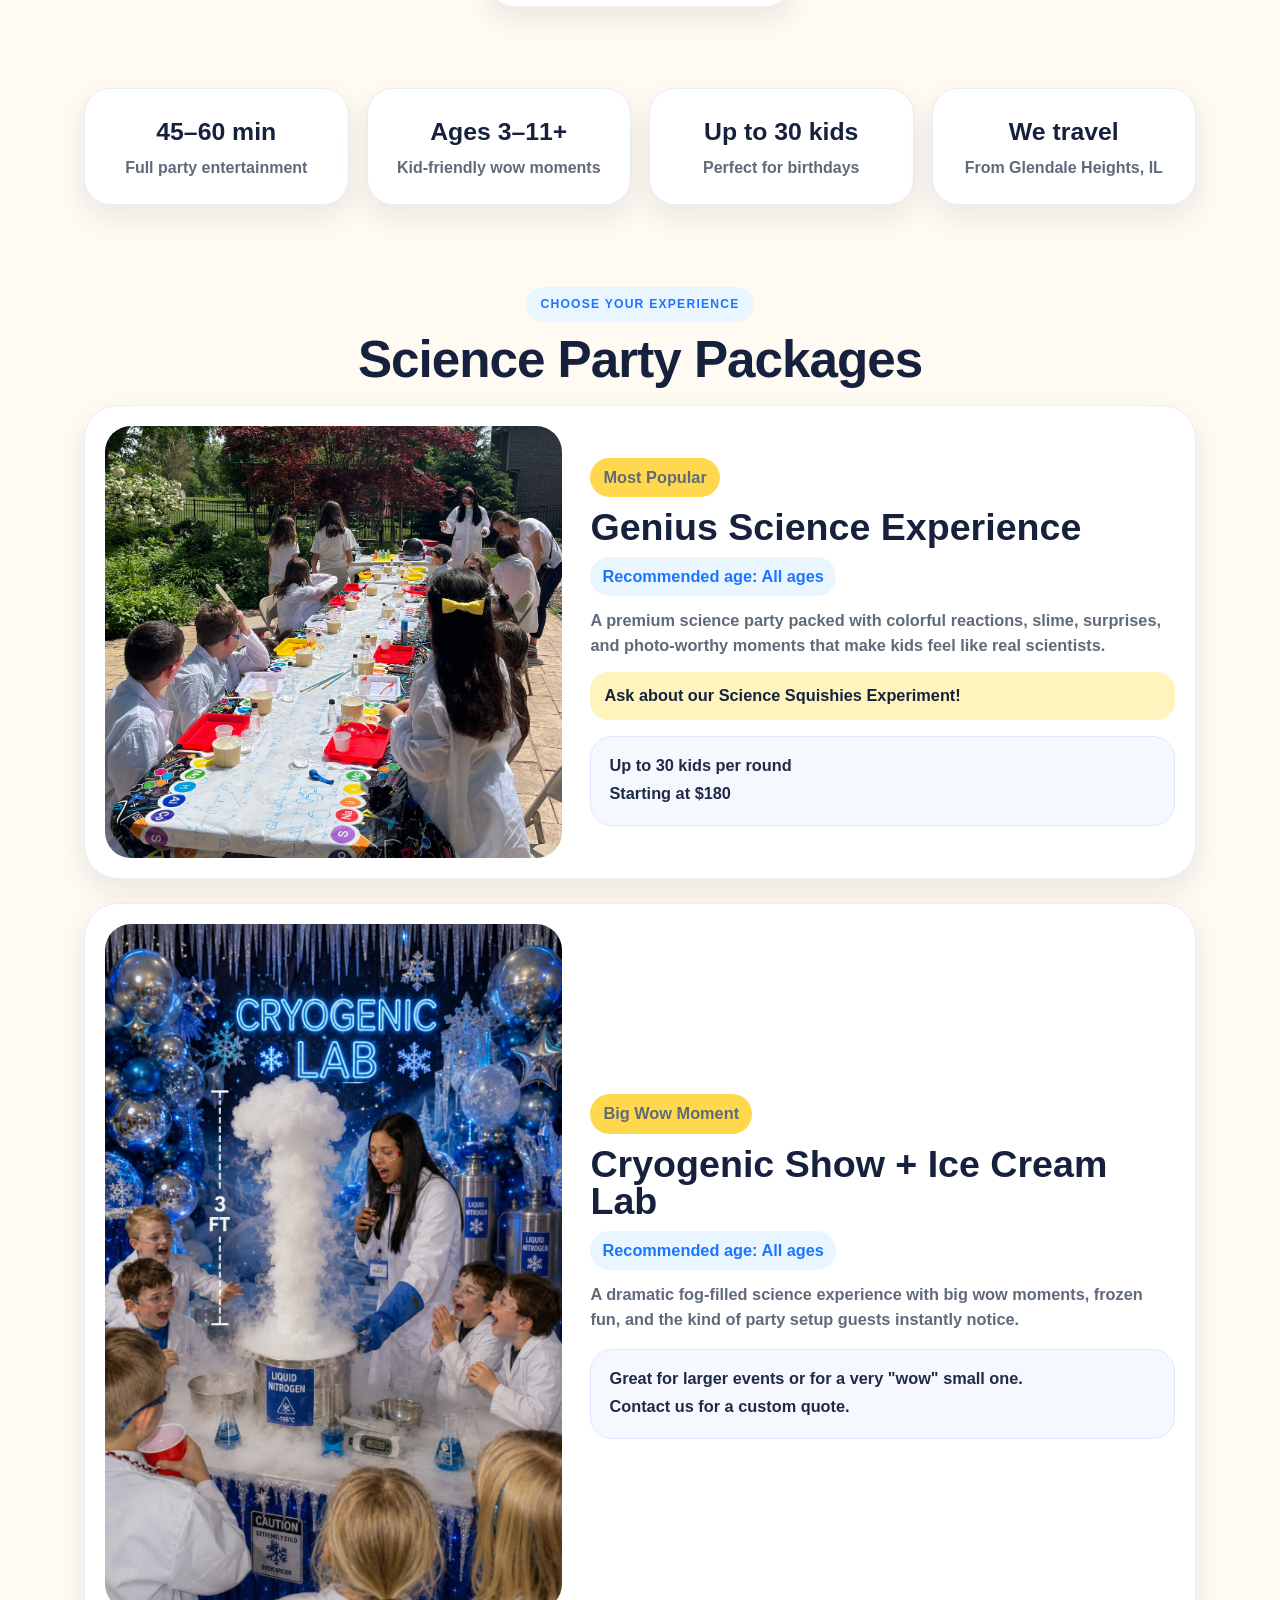
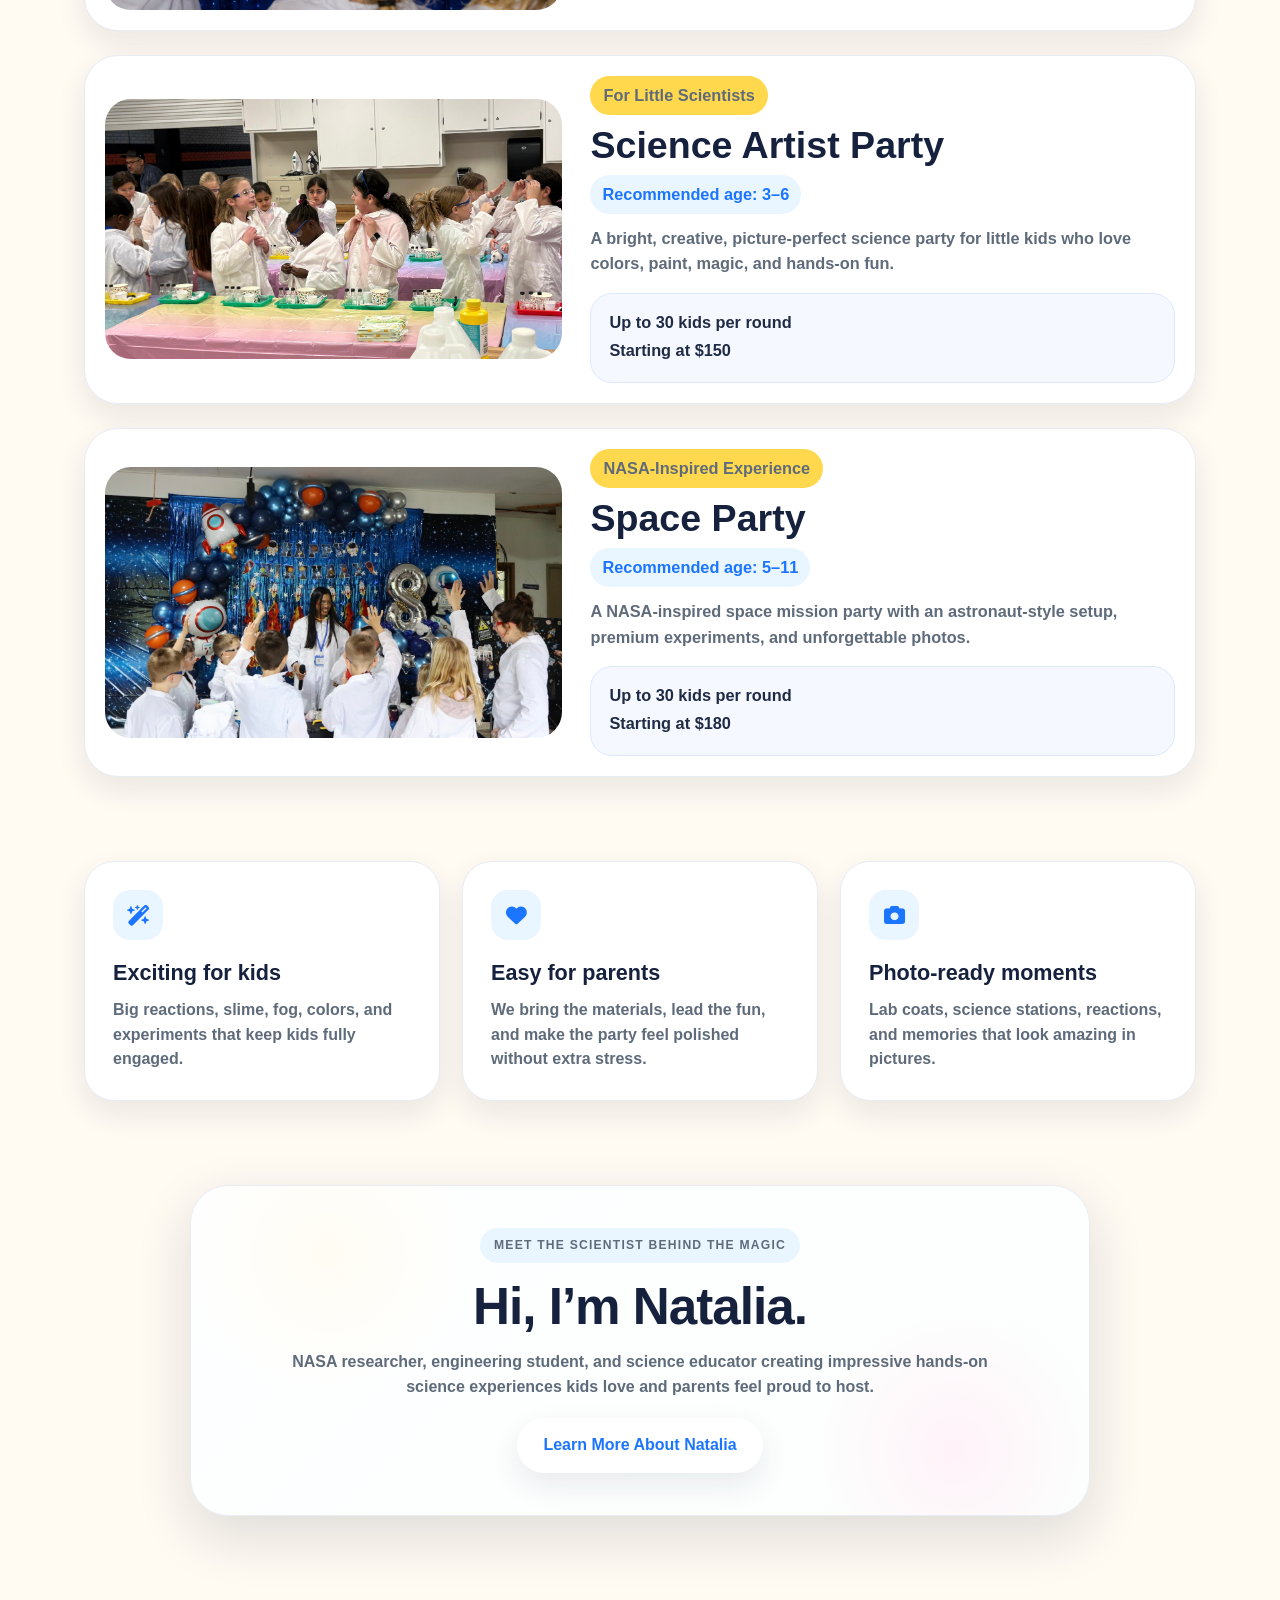
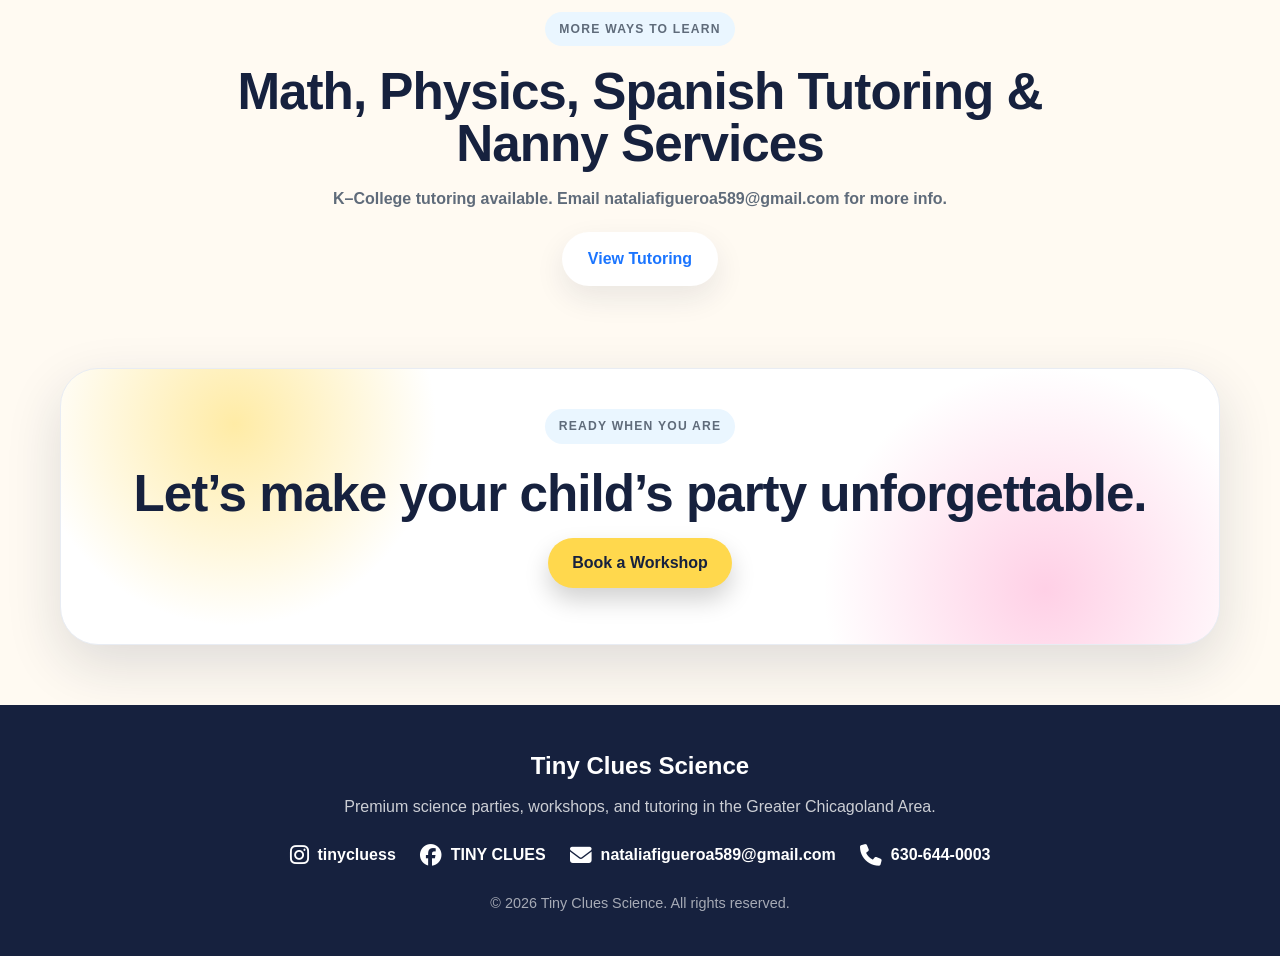
==== commit 2c27bb13: "Fixing main title" ====
--- a/index.html
+++ b/index.html
@@ -4,7 +4,7 @@
   <meta charset="UTF-8" />
   <meta name="viewport" content="width=device-width, initial-scale=1.0" />
 
-  <title>Tiny Clues Science | Science Parties & Tutoring</title>
+  <title>Tiny Clues Science | Science Parties & Educational Services</title>
 
   <link rel="stylesheet" href="style.css" />
 
@@ -31,7 +31,7 @@
     <section class="hero-content">
       <p class="eyebrow">Premium science parties in the Greater Chicagoland Area</p>
 
-      <h1>Science parties kids feel amazing in.</h1>
+      <h1>Science Parties & Educational Services</h1>
 
       <p class="hero-text">
         A photo-worthy, hands-on science party that makes your child feel like the star of the day. We bring the lab, the experiments, the excitement, and the cleanup.
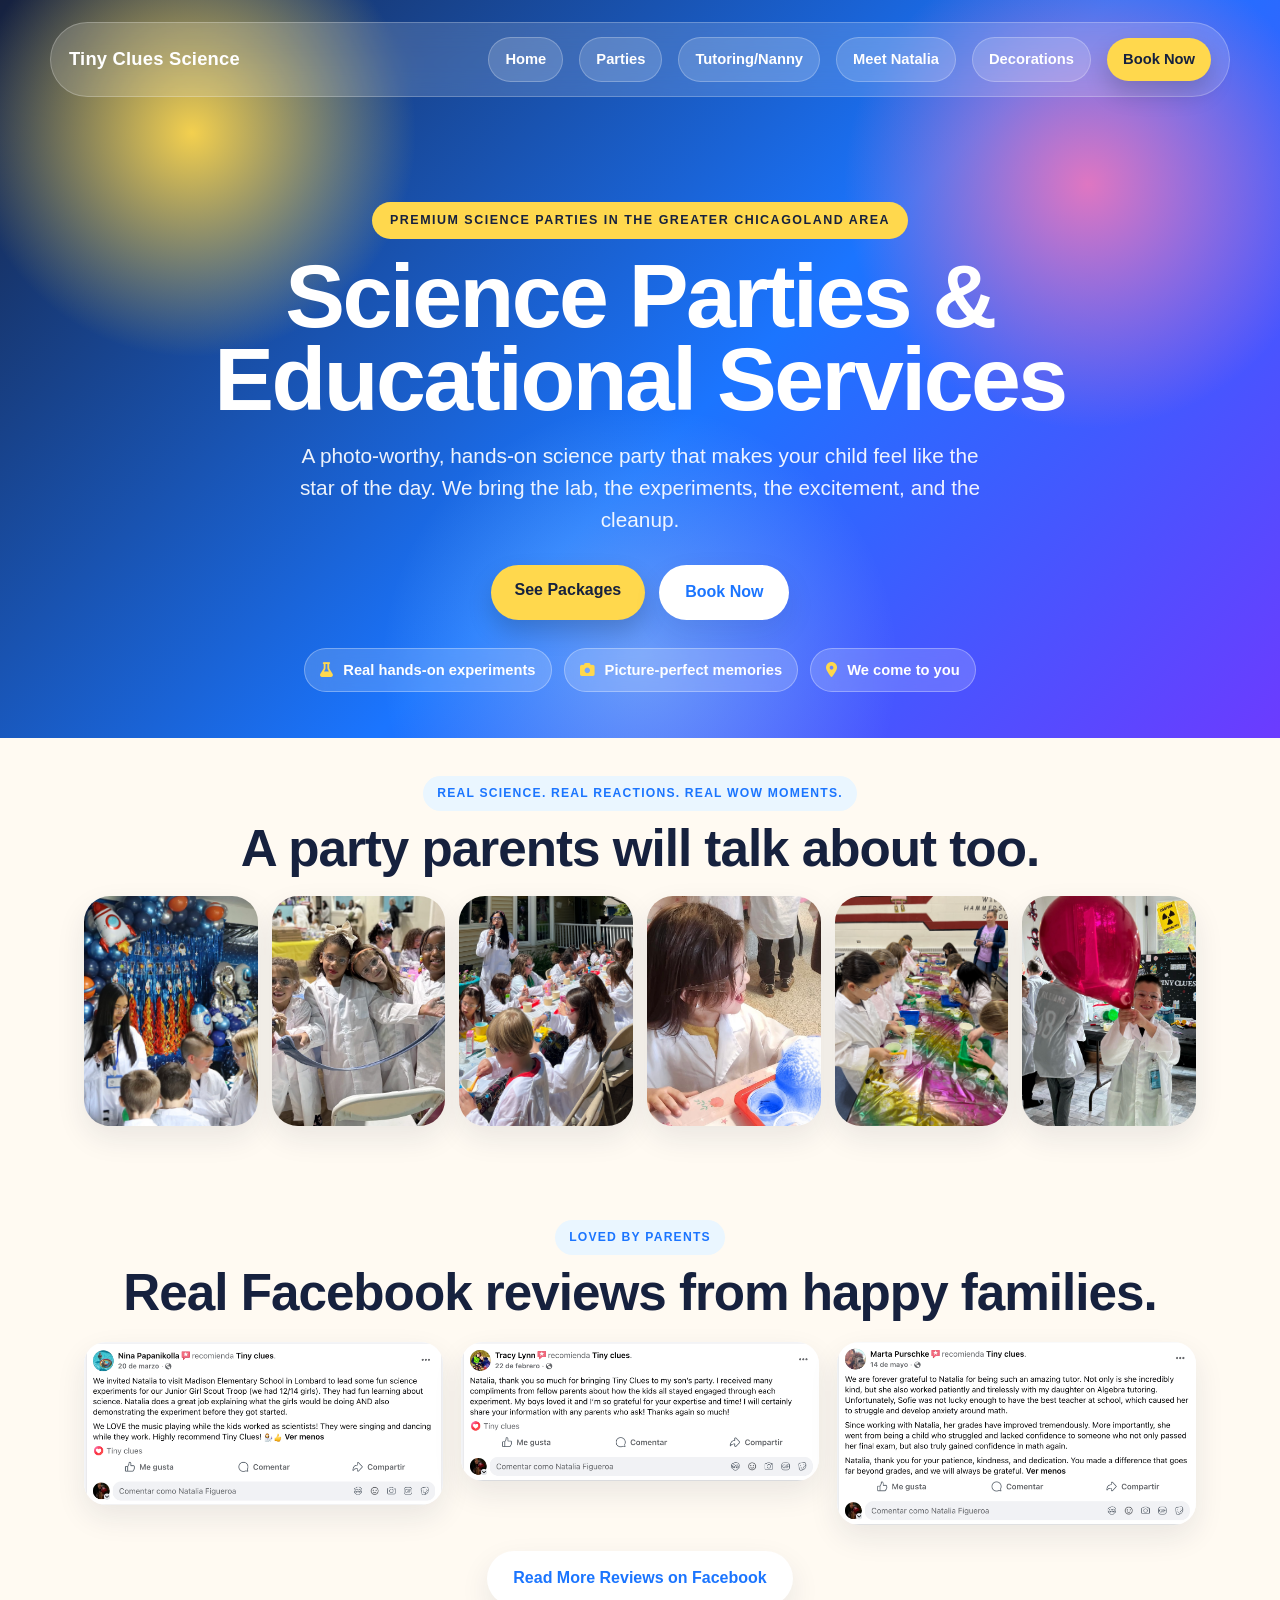
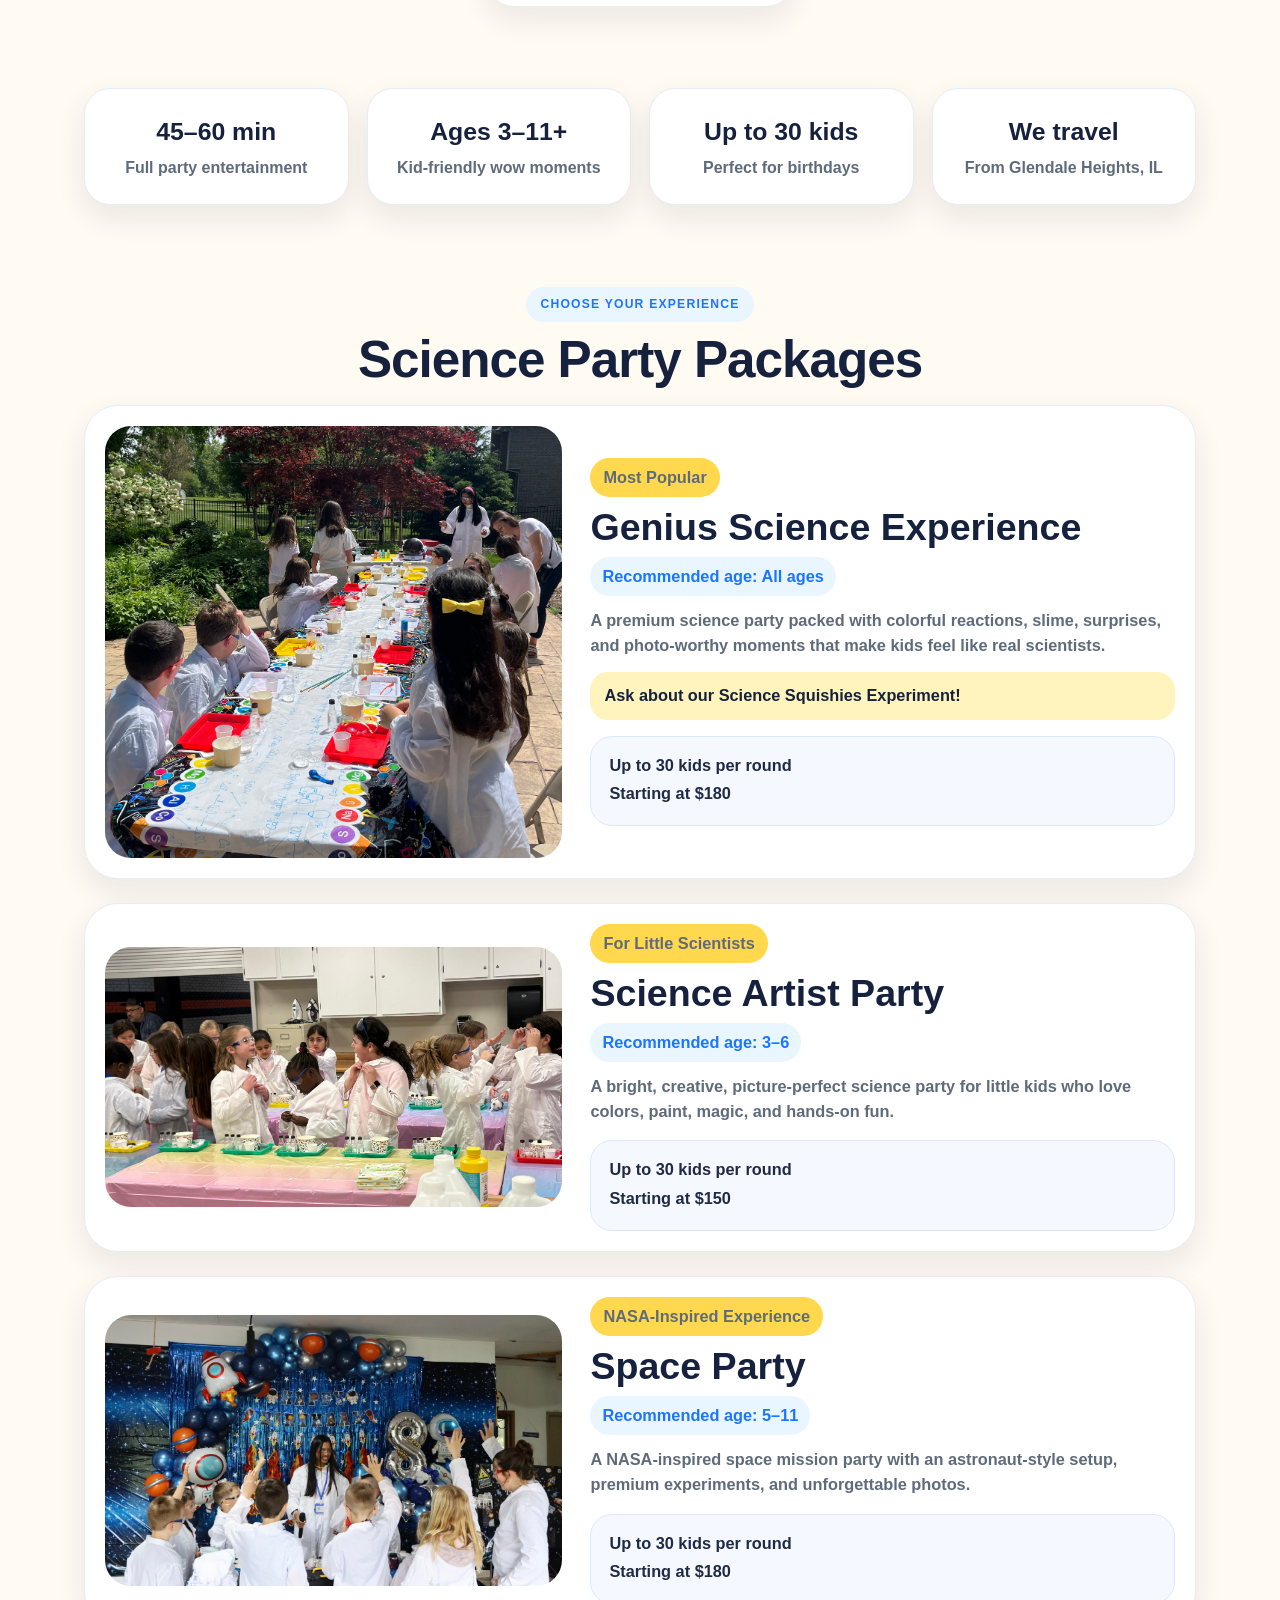
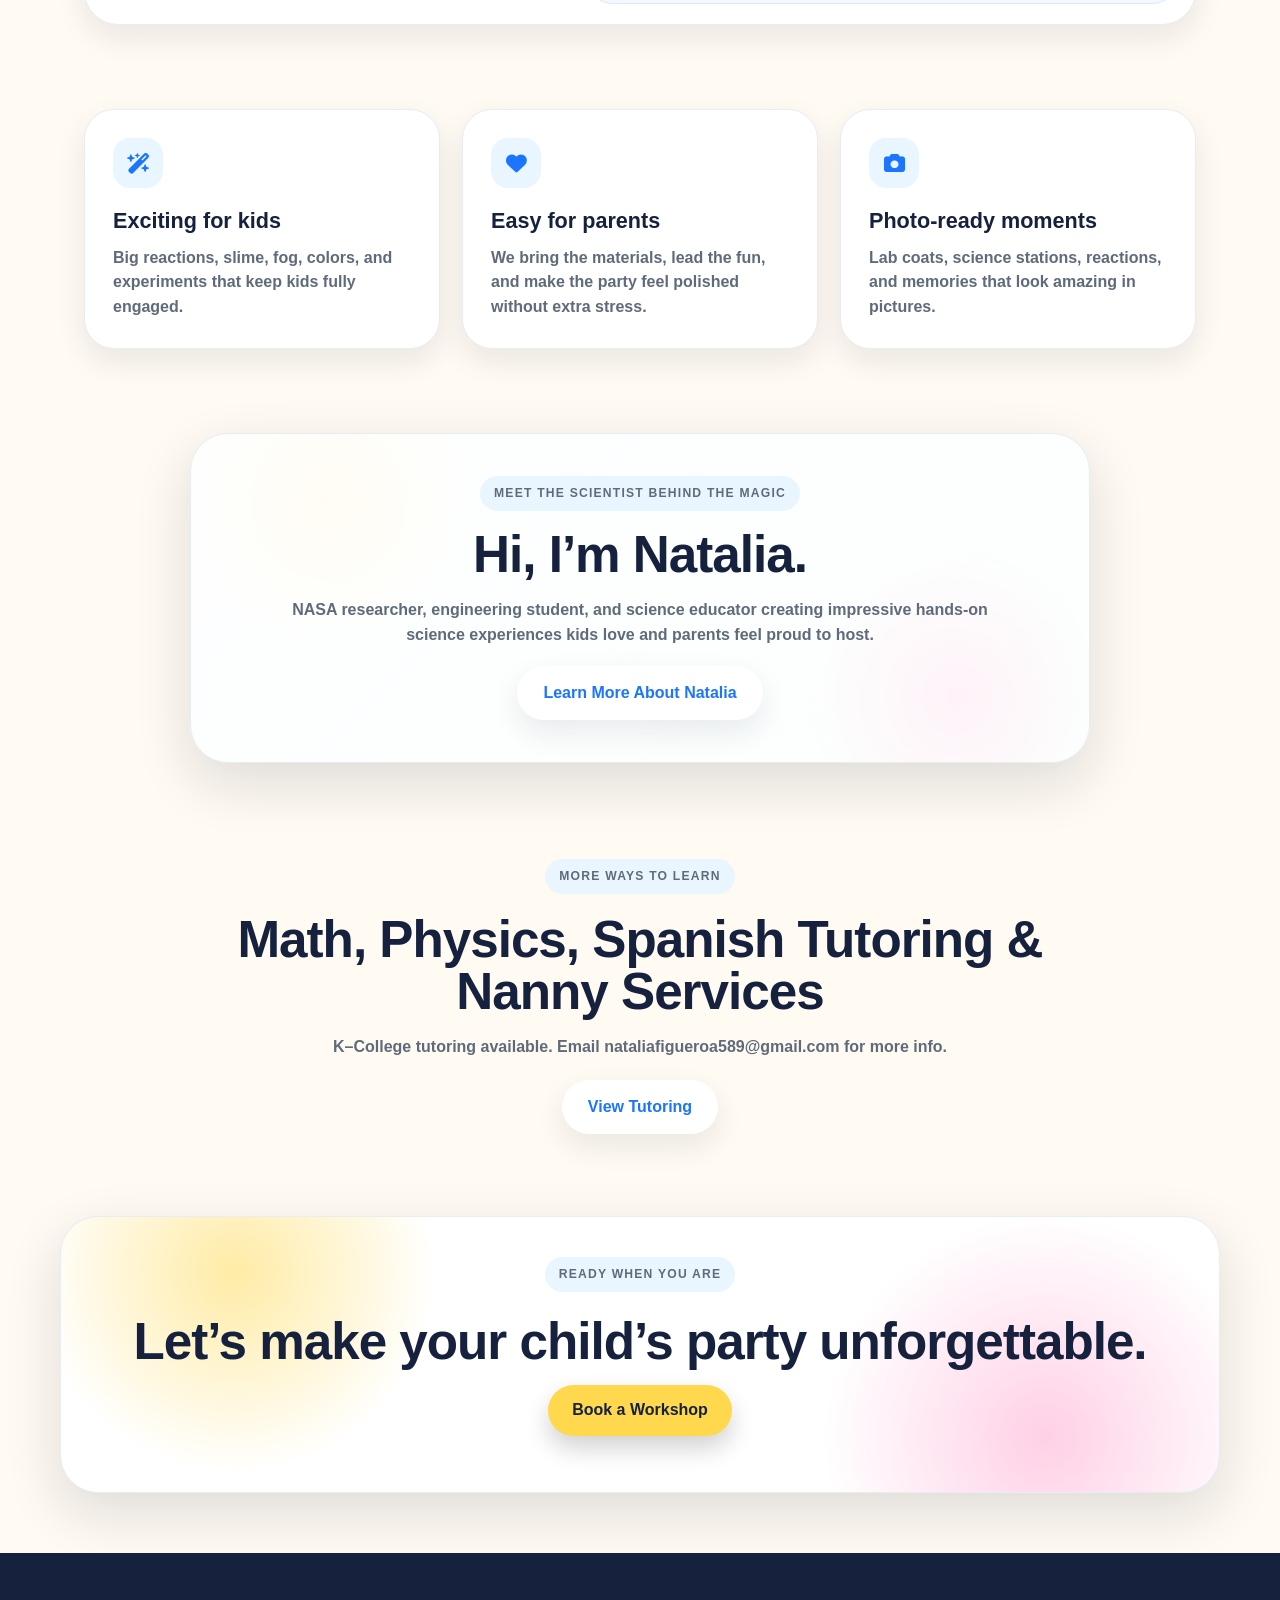
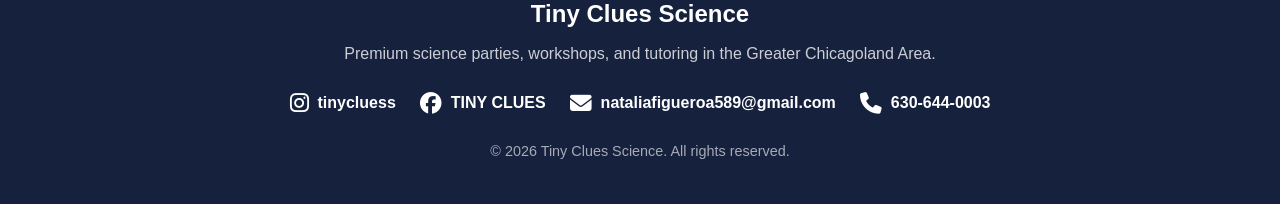
==== commit 7146d4ae: "Remove Cryogenic Show package section Removed the Cryogenic Show package details from the index.html" ====
--- a/index.html
+++ b/index.html
@@ -169,29 +169,7 @@
           </div>
         </article>
 
-        <article class="package-row">
-          <div class="package-image">
-            <a href="images/cryo.jpg" target="_blank" rel="noopener noreferrer">
-              <img src="images/cryo.jpg" alt="Dry ice cryogenic science show">
-            </a>
-          </div>
-
-          <div class="package-text">
-            <p class="package-label">Big Wow Moment</p>
-            <h3>Cryogenic Show + Ice Cream Lab</h3>
-            <p class="age-text">Recommended age: All ages</p>
-
-            <p>
-              A dramatic fog-filled science experience with big wow moments, frozen fun, and the kind of party setup guests instantly notice.
-            </p>
-
-            <div class="pricing-box">
-              <p><strong>Great for larger events or for a very "wow" small one.</strong></p>
-              <p>Contact us for a custom quote.</p>
-            </div>
-          </div>
-        </article>
-
+      
         <article class="package-row">
           <div class="package-image">
             <a href="images/labcoats.jpg" target="_blank" rel="noopener noreferrer">
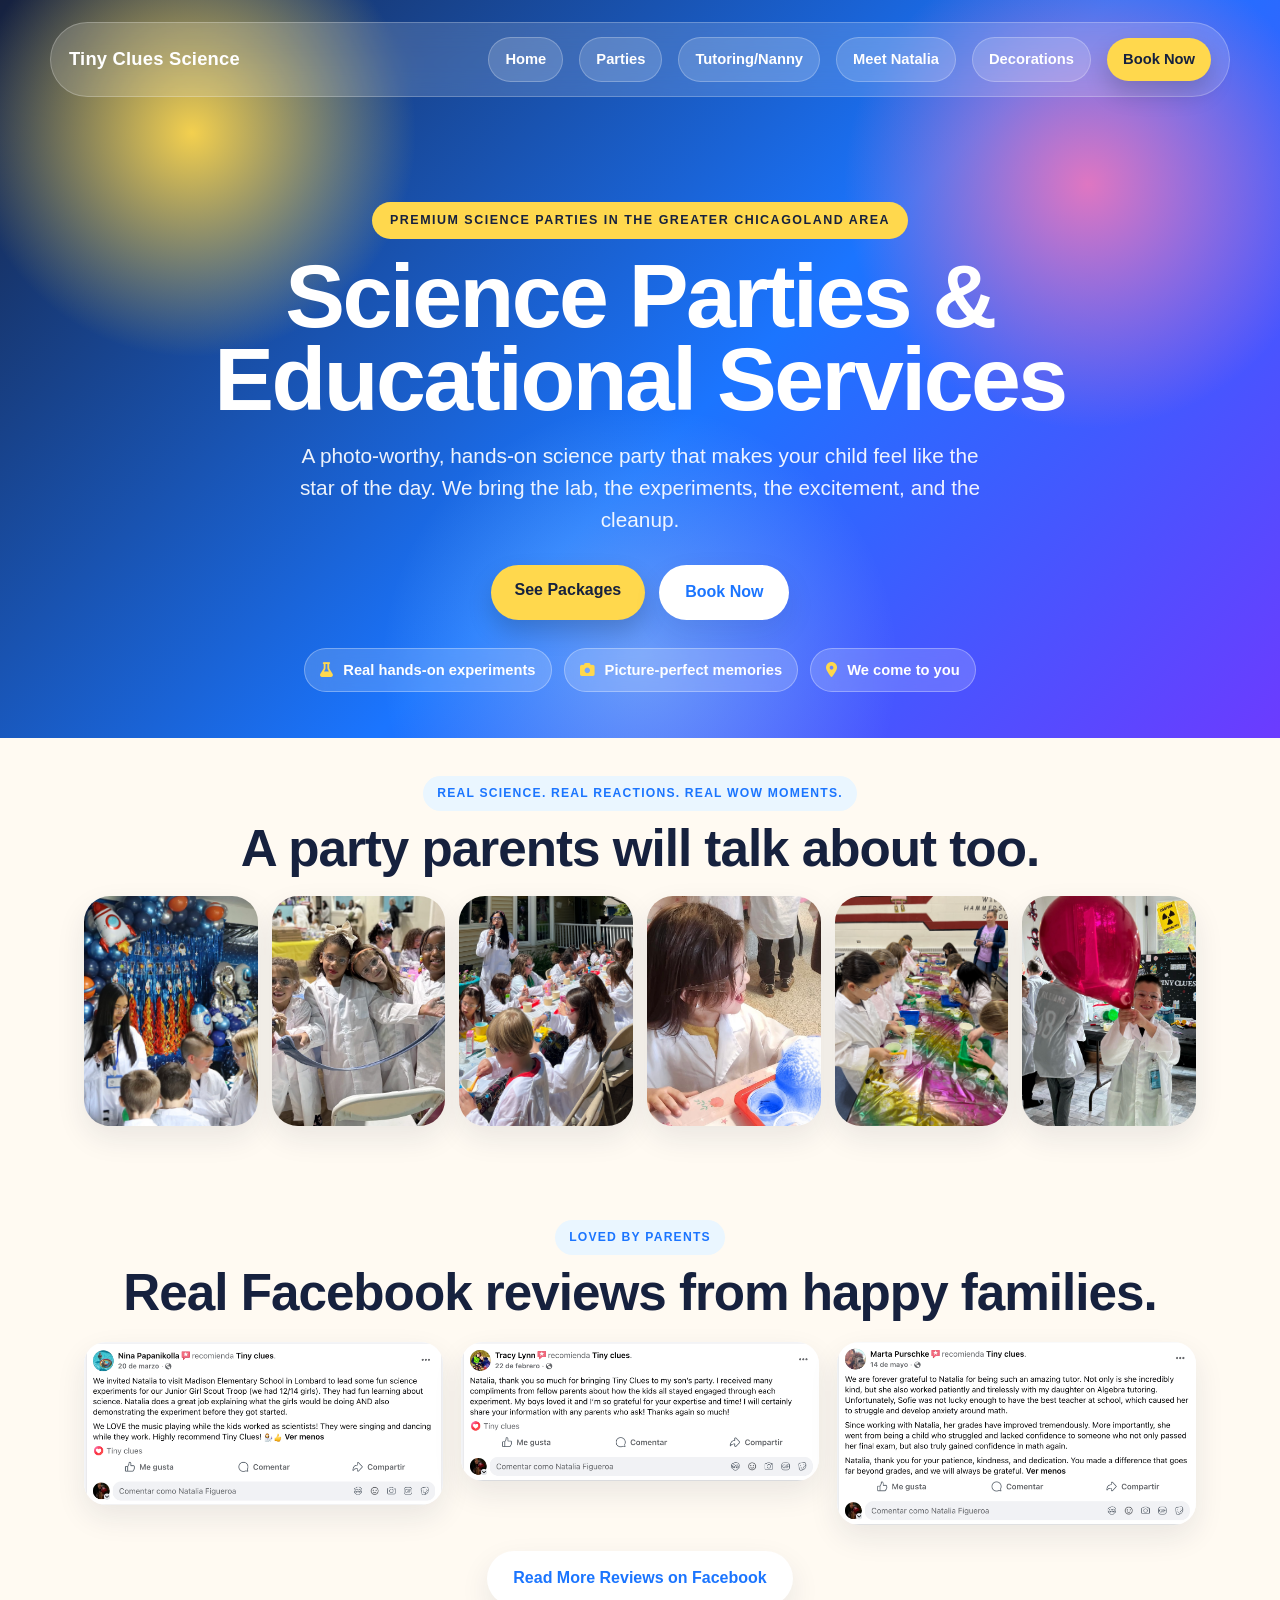
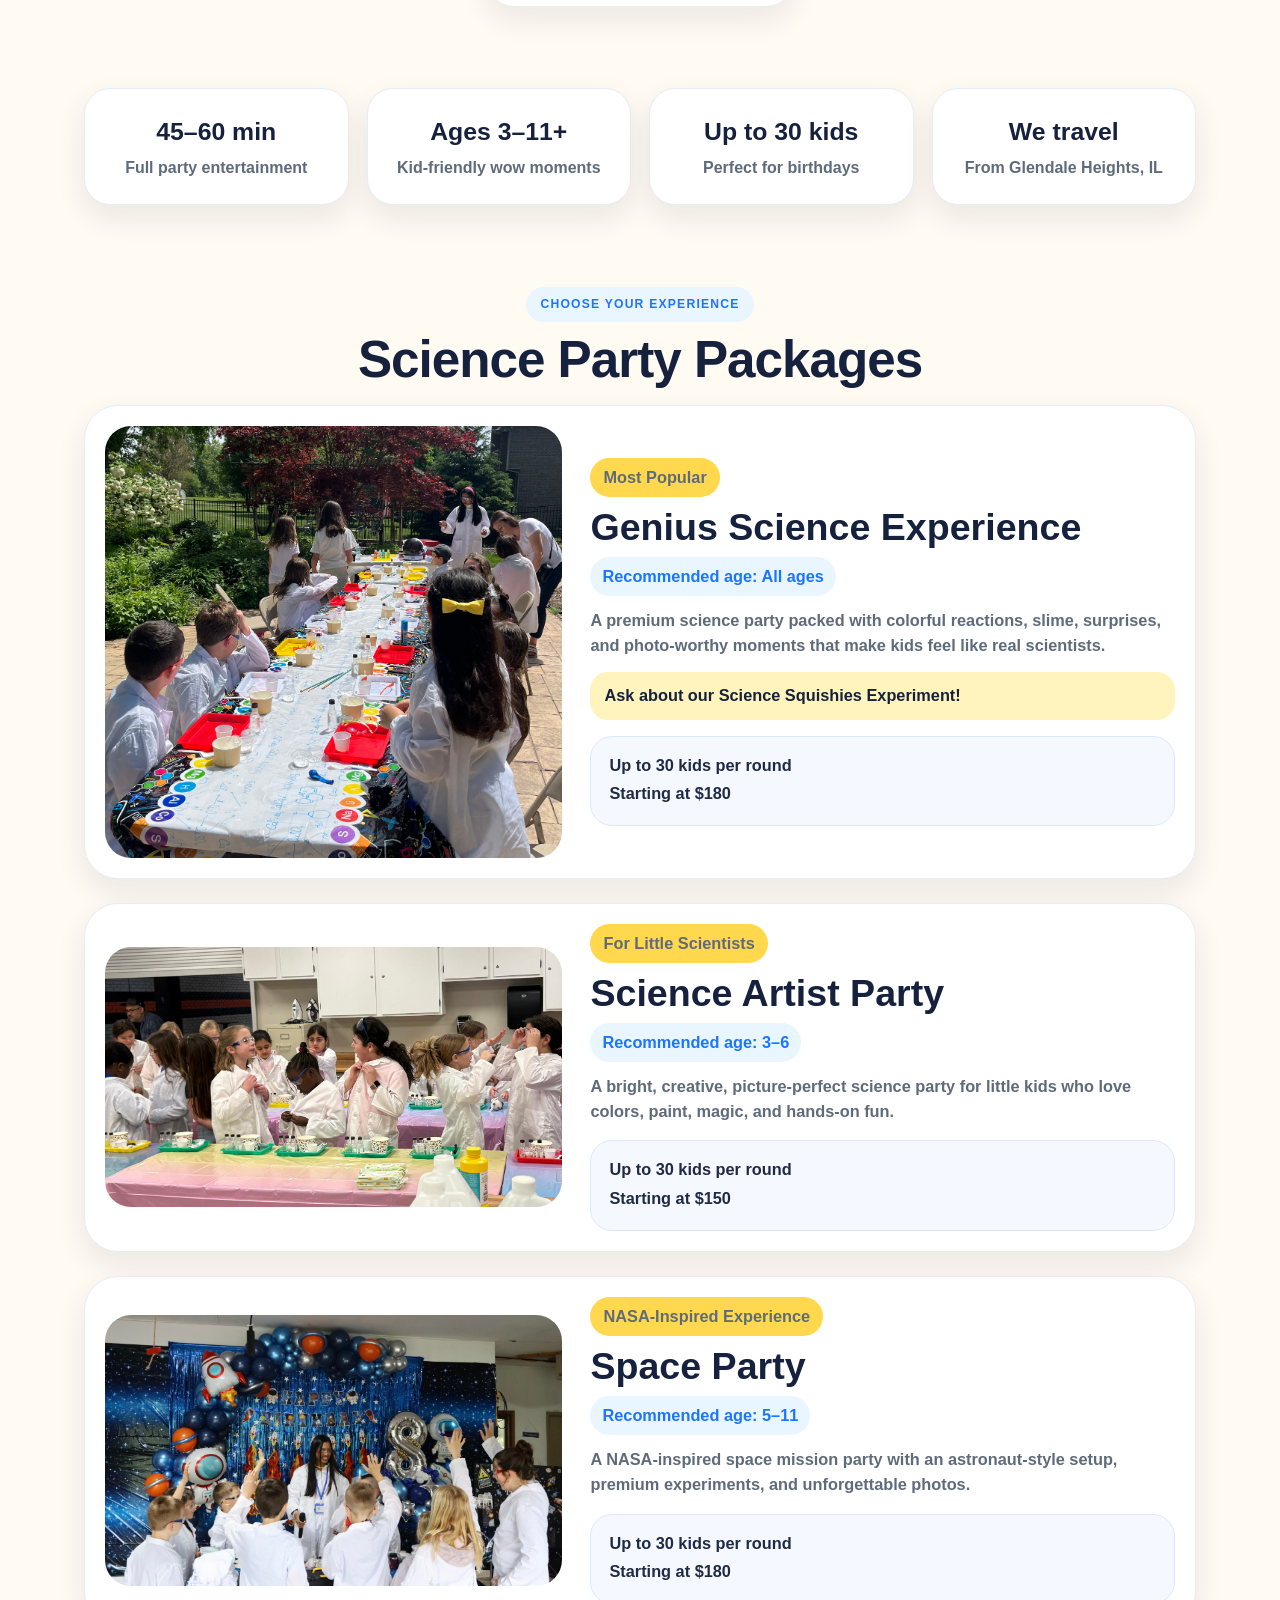
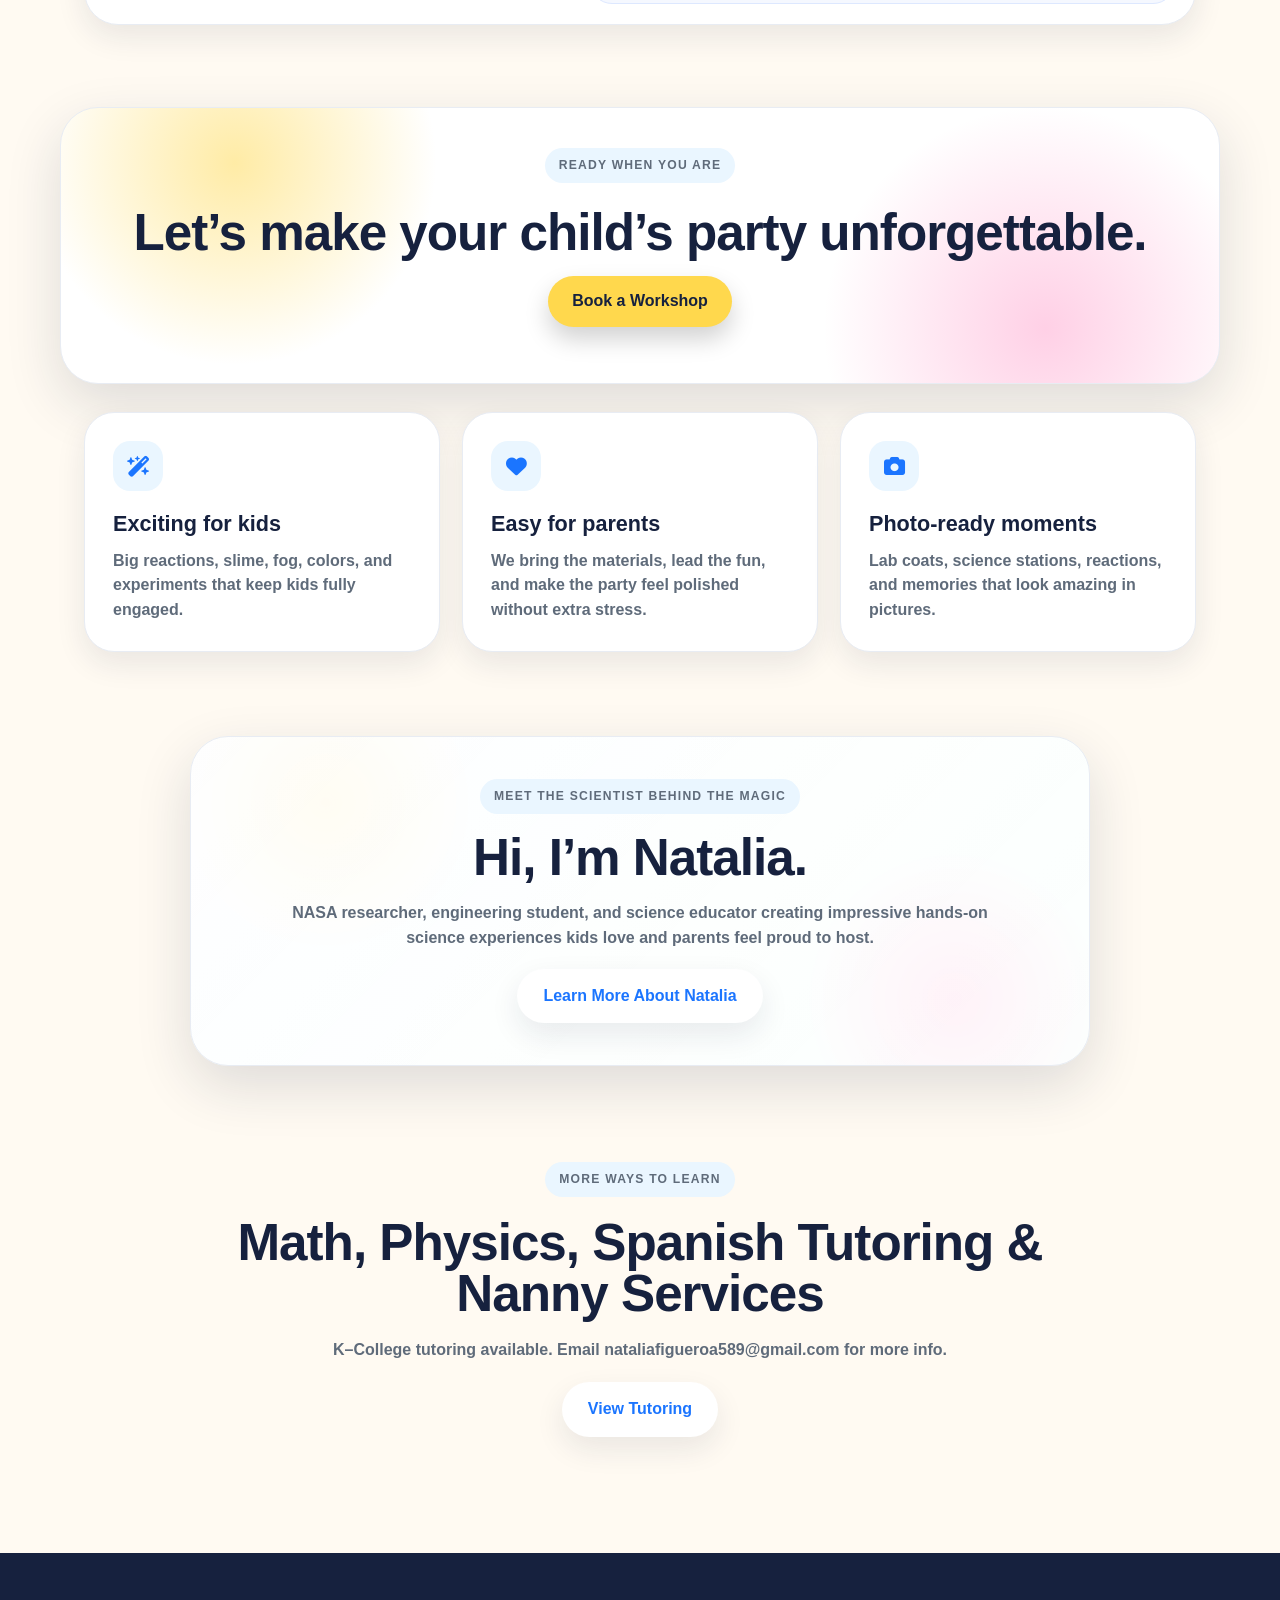
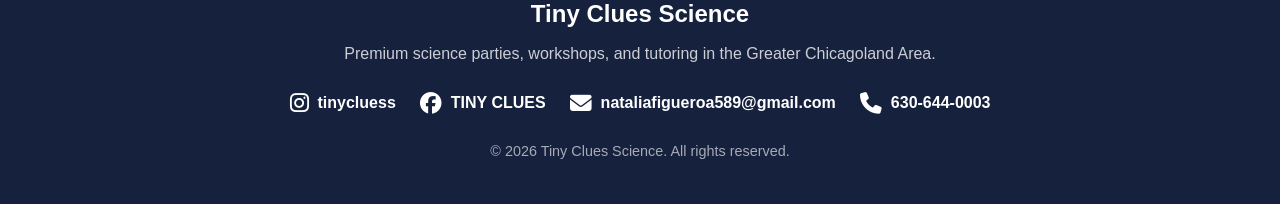
==== commit 86e63a31: "Add section for booking workshops Added a new contact call-to-action section for booking workshops." ====
--- a/index.html
+++ b/index.html
@@ -219,53 +219,7 @@
       </div>
     </section>
 
-    <section class="section feature-grid">
-      <article class="feature-card">
-        <i class="fa-solid fa-wand-magic-sparkles"></i>
-        <h3>Exciting for kids</h3>
-        <p>Big reactions, slime, fog, colors, and experiments that keep kids fully engaged.</p>
-      </article>
-
-      <article class="feature-card">
-        <i class="fa-solid fa-heart"></i>
-        <h3>Easy for parents</h3>
-        <p>We bring the materials, lead the fun, and make the party feel polished without extra stress.</p>
-      </article>
-
-      <article class="feature-card">
-        <i class="fa-solid fa-camera"></i>
-        <h3>Photo-ready moments</h3>
-        <p>Lab coats, science stations, reactions, and memories that look amazing in pictures.</p>
-      </article>
-    </section>
-
-    <section class="section natalia-section">
-      <div class="natalia-card">
-        <p class="section-tag">Meet the scientist behind the magic</p>
-
-        <h2>Hi, I’m Natalia.</h2>
-
-        <p>
-          NASA researcher, engineering student, and science educator creating impressive hands-on science experiences kids love and parents feel proud to host.
-        </p>
-
-        <a href="meet.html" class="secondary-button">Learn More About Natalia</a>
-      </div>
-    </section>
-
-    <section class="section tutoring-preview">
-      <p class="section-tag">More ways to learn</p>
-
-      <h2>Math, Physics, Spanish Tutoring & Nanny Services</h2>
-
-      <p>
-        K–College tutoring available. Email nataliafigueroa589@gmail.com for more info.
-      </p>
-
-      <a href="tutoring.html" class="secondary-button">View Tutoring</a>
-    </section>
-
-    <section class="section contact-cta">
+      <section class="section contact-cta">
       <p class="section-tag">Ready when you are</p>
 
       <h2>Let’s make your child’s party unforgettable.</h2>
@@ -279,6 +233,52 @@
         Book a Workshop
       </a>
     </section>
+    
+    <section class="section feature-grid">
+      <article class="feature-card">
+        <i class="fa-solid fa-wand-magic-sparkles"></i>
+        <h3>Exciting for kids</h3>
+        <p>Big reactions, slime, fog, colors, and experiments that keep kids fully engaged.</p>
+      </article>
+
+      <article class="feature-card">
+        <i class="fa-solid fa-heart"></i>
+        <h3>Easy for parents</h3>
+        <p>We bring the materials, lead the fun, and make the party feel polished without extra stress.</p>
+      </article>
+
+      <article class="feature-card">
+        <i class="fa-solid fa-camera"></i>
+        <h3>Photo-ready moments</h3>
+        <p>Lab coats, science stations, reactions, and memories that look amazing in pictures.</p>
+      </article>
+    </section>
+
+    <section class="section natalia-section">
+      <div class="natalia-card">
+        <p class="section-tag">Meet the scientist behind the magic</p>
+
+        <h2>Hi, I’m Natalia.</h2>
+
+        <p>
+          NASA researcher, engineering student, and science educator creating impressive hands-on science experiences kids love and parents feel proud to host.
+        </p>
+
+        <a href="meet.html" class="secondary-button">Learn More About Natalia</a>
+      </div>
+    </section>
+
+    <section class="section tutoring-preview">
+      <p class="section-tag">More ways to learn</p>
+
+      <h2>Math, Physics, Spanish Tutoring & Nanny Services</h2>
+
+      <p>
+        K–College tutoring available. Email nataliafigueroa589@gmail.com for more info.
+      </p>
+
+      <a href="tutoring.html" class="secondary-button">View Tutoring</a>
+    </section>
 
   </main>
 
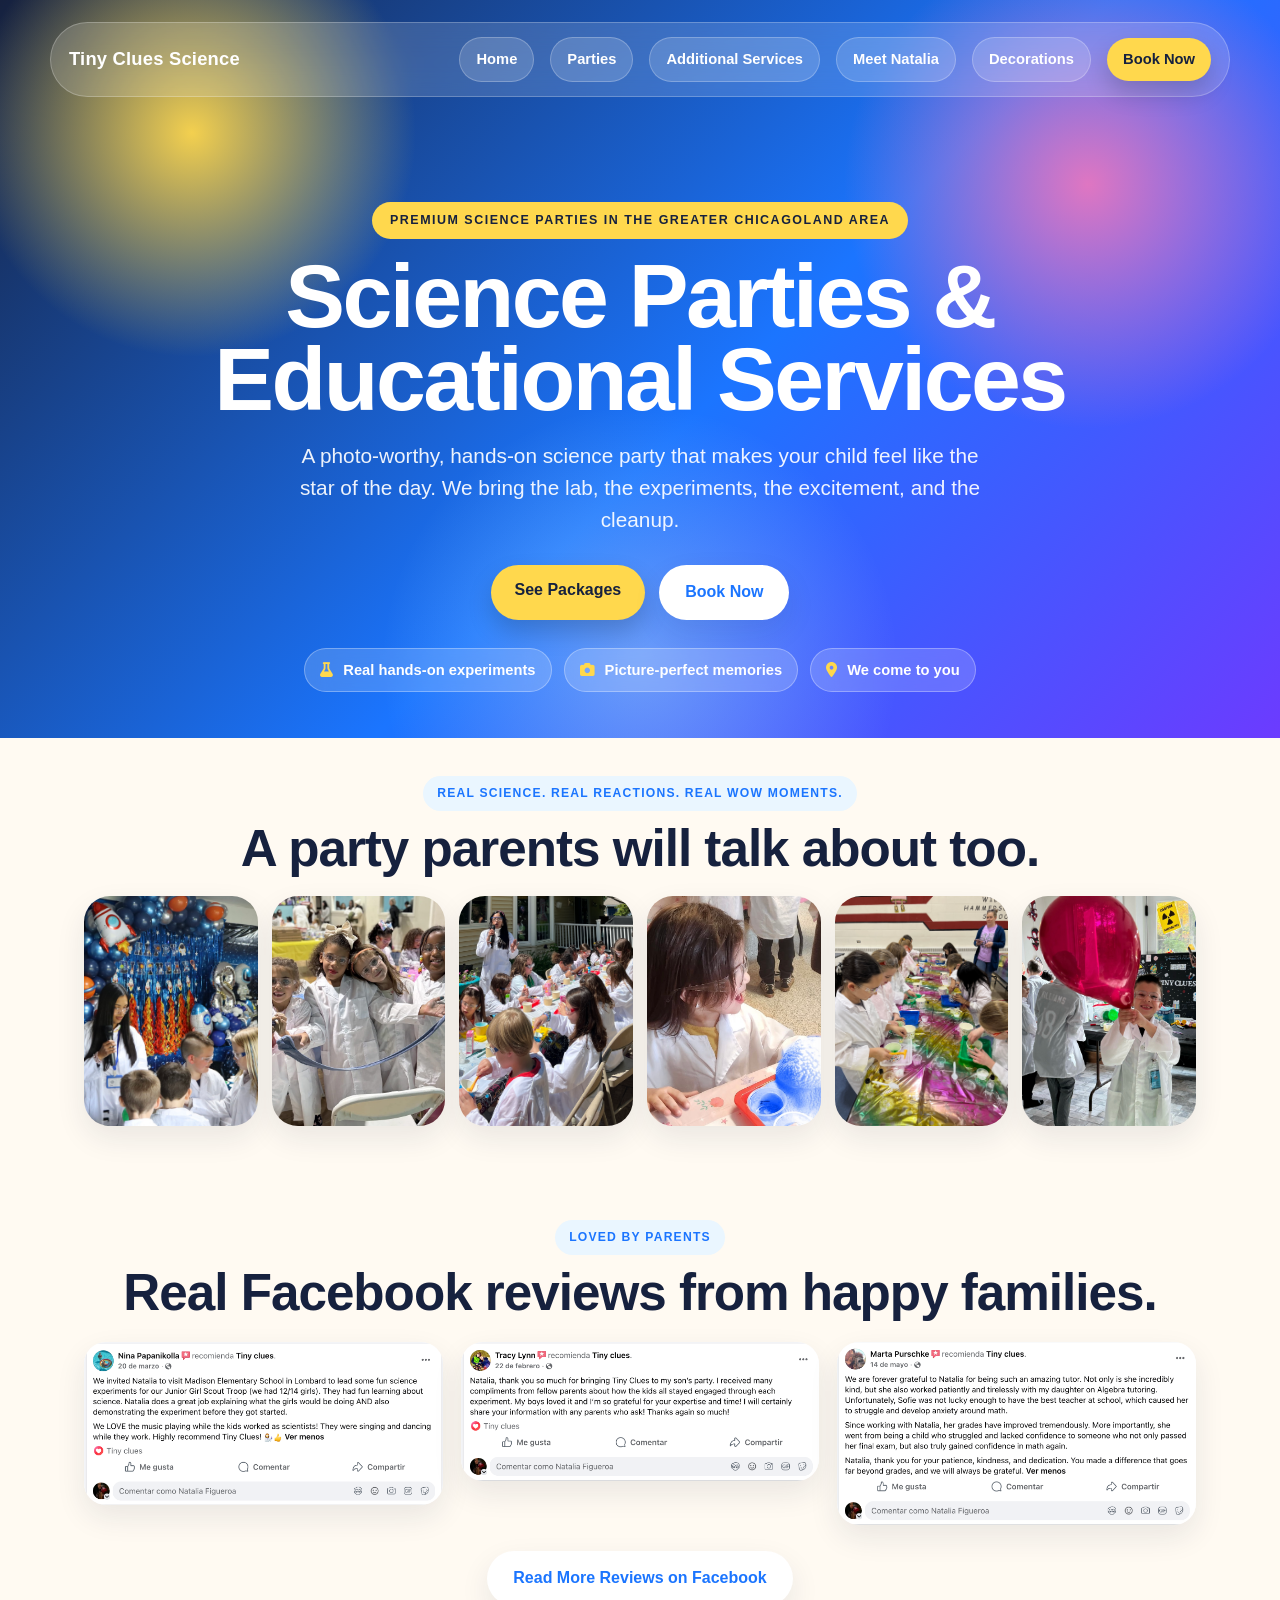
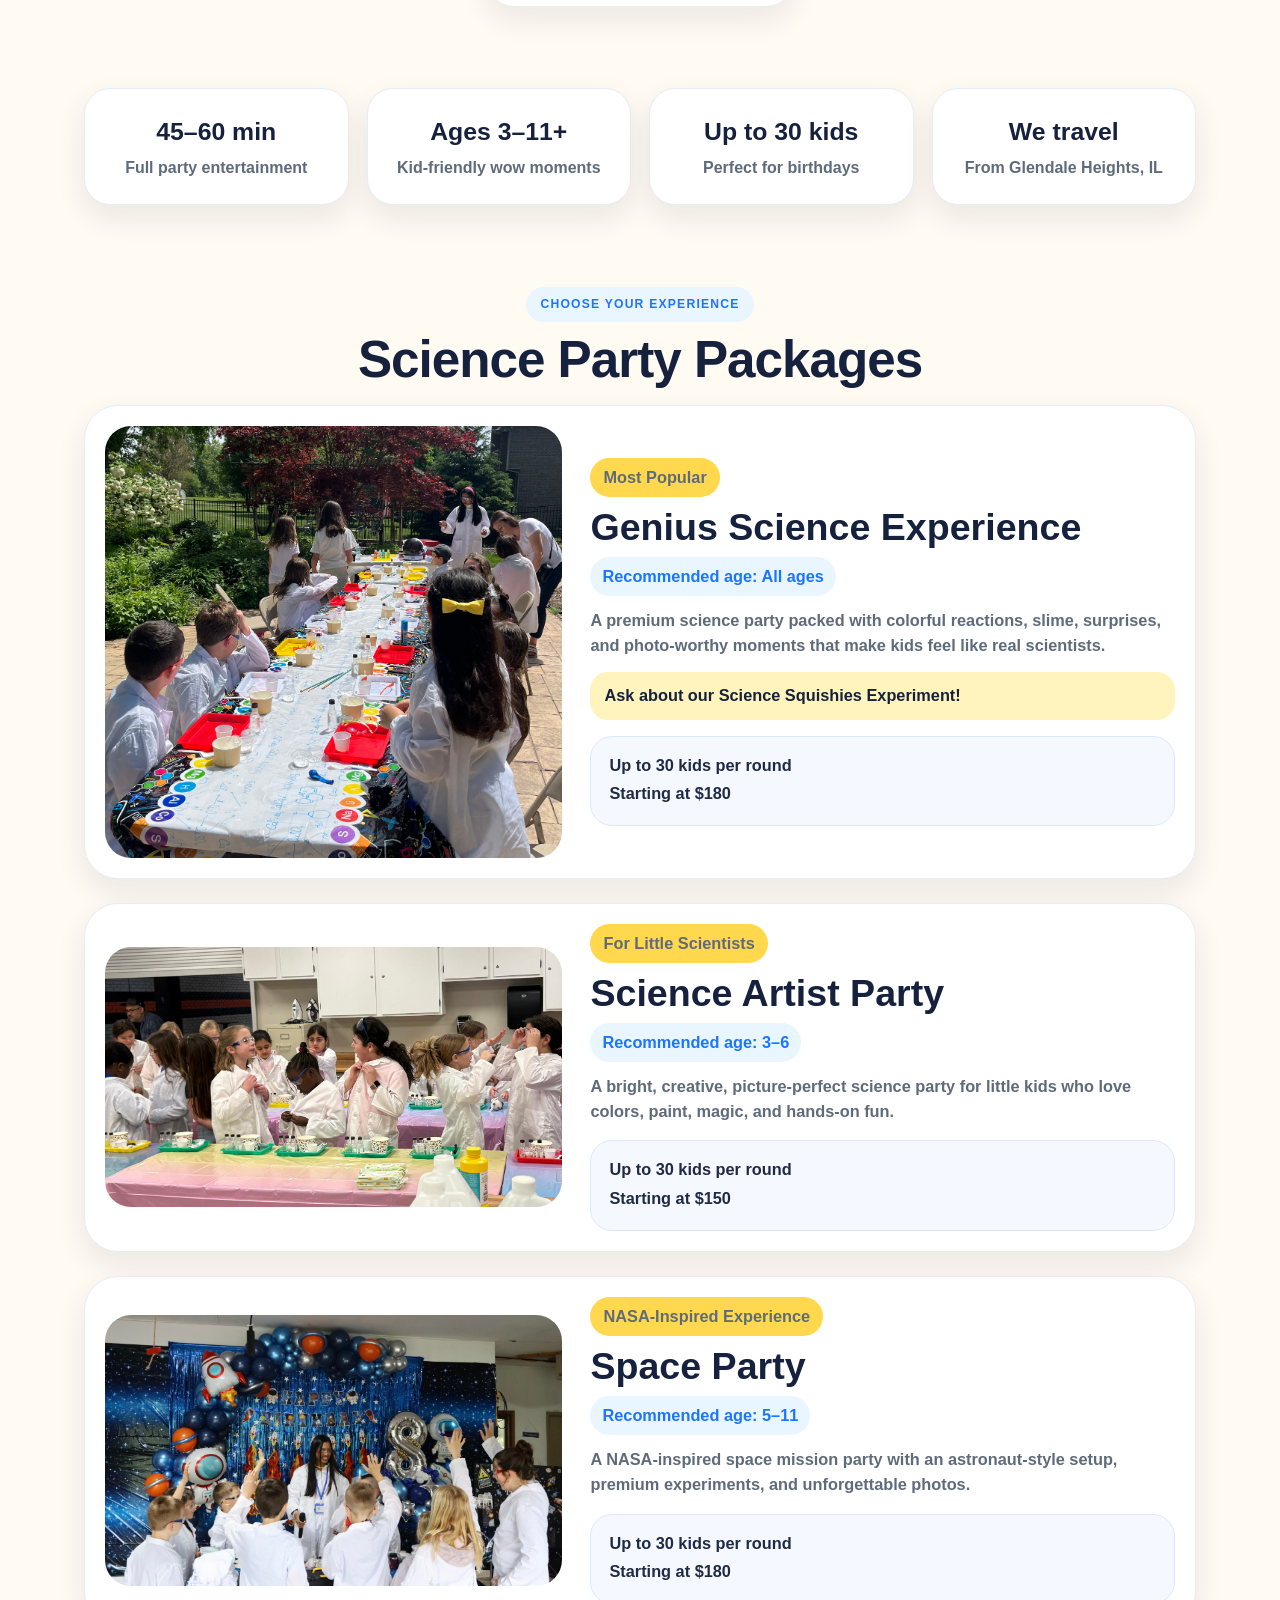
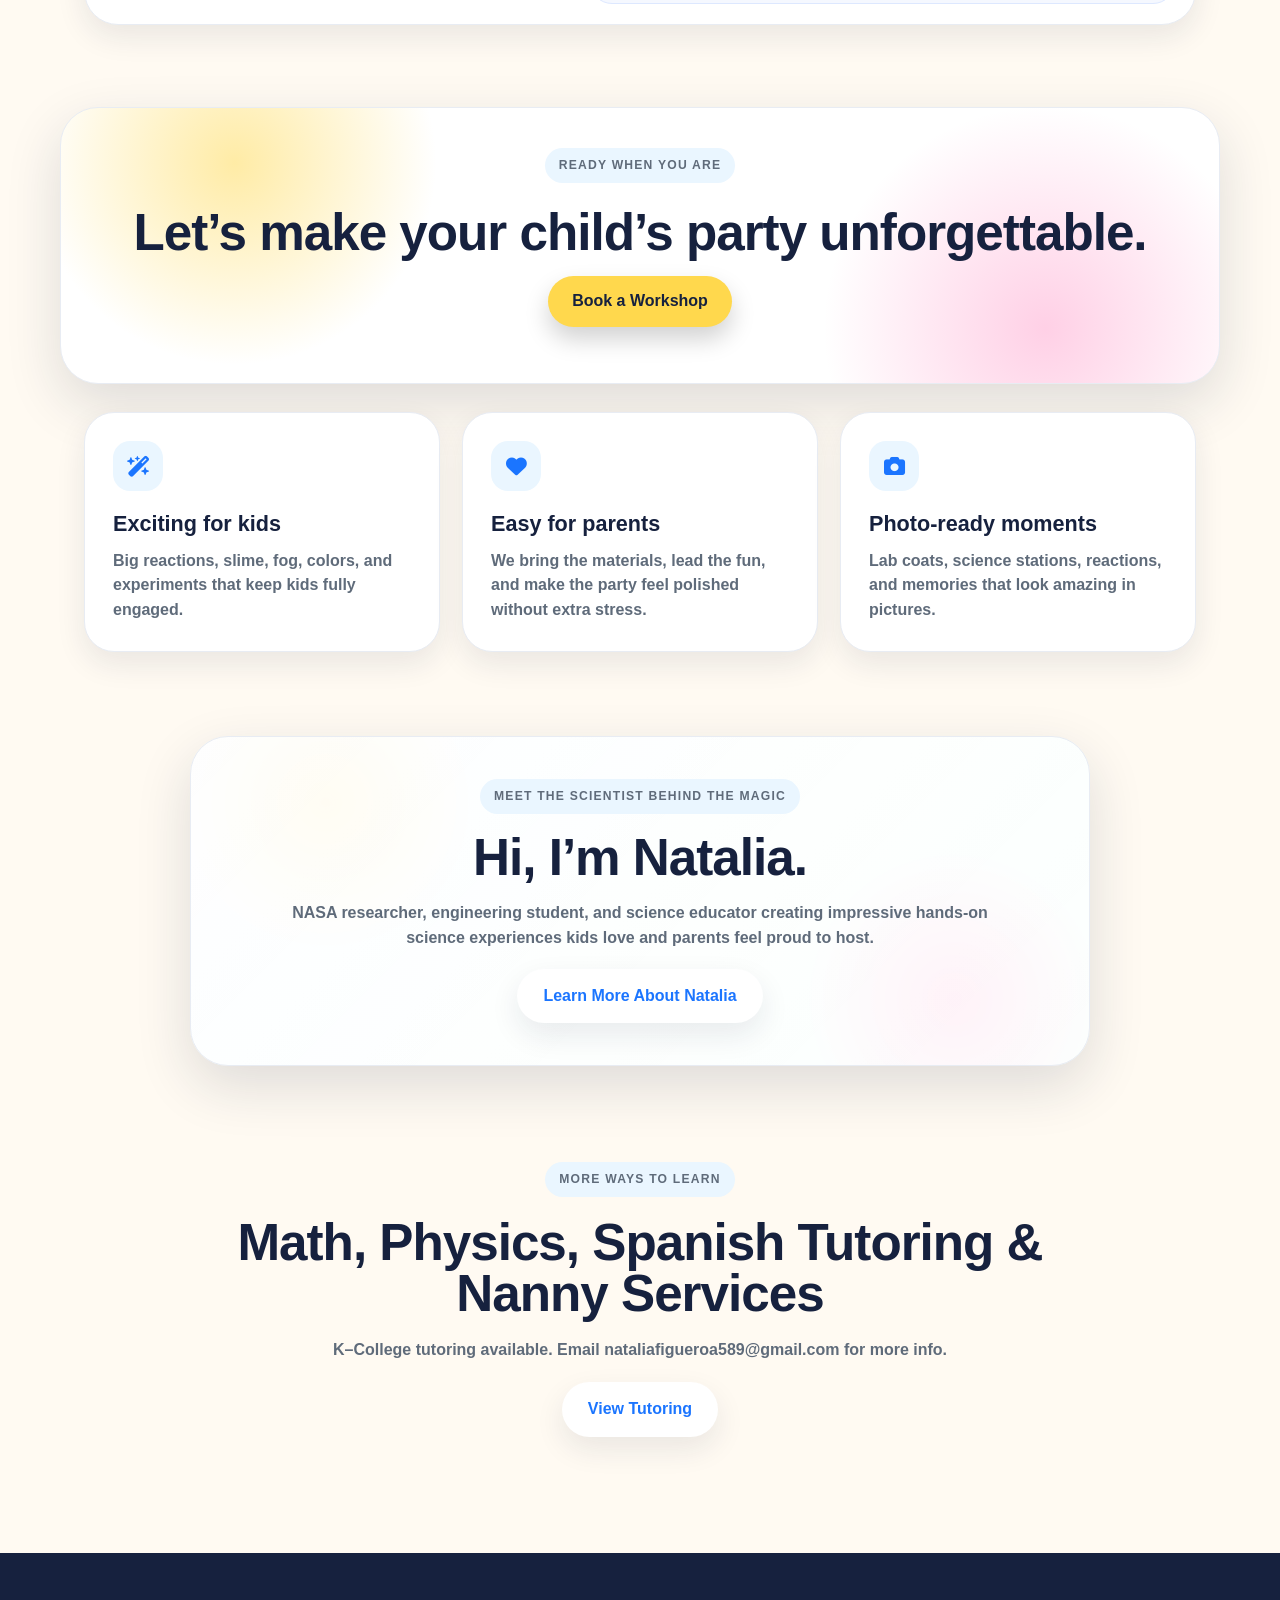
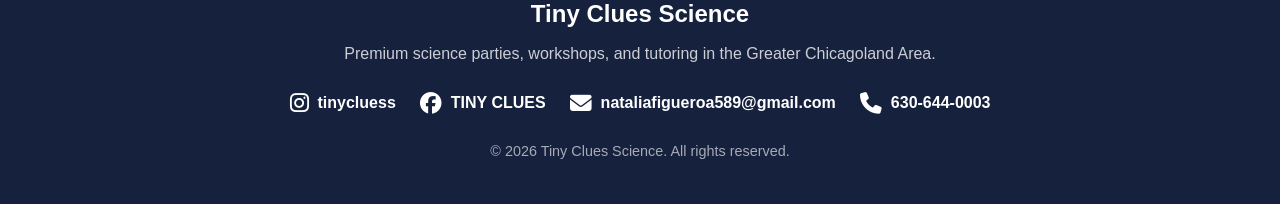
==== commit b7b4b974: "Update navigation links in HTML files to point to the correct pages and update resume links in meet." ====
--- a/index.html
+++ b/index.html
@@ -21,7 +21,7 @@
       <div class="nav-links">
         <a href="index.html">Home</a>
         <a href="#packages">Parties</a>
-        <a href="tutoring.html">Tutoring/Nanny</a>
+        <a href="tutoring.html">Additional Services</a>
         <a href="meet.html">Meet Natalia</a>
         <a href="decorations.html">Decorations</a>
         <a href="https://app.squareup.com/appointments/book/xjw9w48rtjxkd0/LCRSP2EHGCQAM/start" class="nav-button">Book Now</a>
--- a/style.css
+++ b/style.css
@@ -1198,4 +1198,215 @@
   background: var(--yellow);
   color: var(--navy) !important;
   border: none;
+}
+/* =========================
+   RESUME
+========================= */
+
+.resume-section {
+  max-width: 950px;
+  margin: 0 auto 90px;
+  padding: 0 24px;
+}
+
+.resume-top {
+  display: flex;
+  justify-content: space-between;
+  align-items: center;
+  gap: 25px;
+  margin-bottom: 25px;
+}
+
+.resume-top h2 {
+  margin: 5px 0 0;
+  font-size: 2rem;
+}
+
+.resume-download {
+  display: inline-flex;
+  align-items: center;
+  gap: 8px;
+  padding: 13px 20px;
+  border-radius: 50px;
+  background: #111827;
+  color: white;
+  text-decoration: none;
+  font-weight: 600;
+  white-space: nowrap;
+}
+
+.resume-download:hover {
+  opacity: 0.85;
+}
+
+.resume-preview {
+  width: 100%;
+  background: #f5f5f5;
+  padding: 18px;
+  border-radius: 20px;
+  box-shadow: 0 12px 35px rgba(0, 0, 0, 0.08);
+}
+
+.resume-preview a {
+  display: block;
+}
+
+.resume-preview img {
+  display: block;
+  width: 100%;
+  height: auto;
+  margin: 0 auto;
+  background: white;
+  border-radius: 4px;
+}
+
+.resume-actions {
+  display: flex;
+  justify-content: center;
+  flex-wrap: wrap;
+  gap: 12px;
+  margin-top: 25px;
+}
+
+.resume-actions a {
+  display: inline-flex;
+  align-items: center;
+  justify-content: center;
+  gap: 8px;
+}
+
+@media (max-width: 700px) {
+
+  .resume-section {
+    padding: 0 15px;
+  }
+
+  .resume-top {
+    flex-direction: column;
+    align-items: flex-start;
+  }
+
+  .resume-download {
+    width: 100%;
+    justify-content: center;
+  }
+
+  .resume-preview {
+    padding: 8px;
+    border-radius: 14px;
+  }
+
+  .resume-actions {
+    flex-direction: column;
+  }
+
+  .resume-actions a {
+    width: 100%;
+  }
+}
+/* =========================
+   PROFESSIONAL INTRO
+========================= */
+
+.professional-intro {
+  max-width: 950px;
+  margin: 65px auto 35px;
+  padding: 0 24px;
+}
+
+.professional-intro .section-tag {
+  margin-bottom: 10px;
+}
+
+.professional-intro h1 {
+  font-size: clamp(2.5rem, 5vw, 4rem);
+  line-height: 1.05;
+  margin: 0 0 16px;
+}
+
+.professional-intro p:last-child {
+  max-width: 760px;
+  font-size: 1.15rem;
+  line-height: 1.7;
+  color: oklab(93.893% -0.00157 -0.00619);
+}
+
+/* Makes QR / #resume link land cleanly */
+#resume {
+  scroll-margin-top: 30px;
+}
+
+
+/* =========================
+   MOBILE
+========================= */
+
+@media (max-width: 700px) {
+
+  .professional-intro {
+    margin: 40px auto 25px;
+    padding: 0 18px;
+  }
+
+  .professional-intro h1 {
+    font-size: 2.5rem;
+  }
+
+  .professional-intro p:last-child {
+    font-size: 1rem;
+  }
+
+}
+/* =========================
+   PROFESSIONAL INTRO
+========================= */
+
+.professional-intro {
+  max-width: 950px;
+  margin: 65px auto 35px;
+  padding: 0 24px;
+}
+
+.professional-intro .section-tag {
+  margin-bottom: 10px;
+}
+
+.professional-intro h1 {
+  font-size: clamp(2.5rem, 5vw, 4rem);
+  line-height: 1.05;
+  margin: 0 0 16px;
+}
+
+.professional-intro p:last-child {
+  max-width: 760px;
+  font-size: 1.15rem;
+  line-height: 1.7;
+  color: #f7f8fb;
+}
+
+/* Makes QR / #resume link land cleanly */
+#resume {
+  scroll-margin-top: 30px;
+}
+
+
+/* =========================
+   MOBILE
+========================= */
+
+@media (max-width: 700px) {
+
+  .professional-intro {
+    margin: 40px auto 25px;
+    padding: 0 18px;
+  }
+
+  .professional-intro h1 {
+    font-size: 2.5rem;
+  }
+
+  .professional-intro p:last-child {
+    font-size: 1rem;
+  }
+
 }
